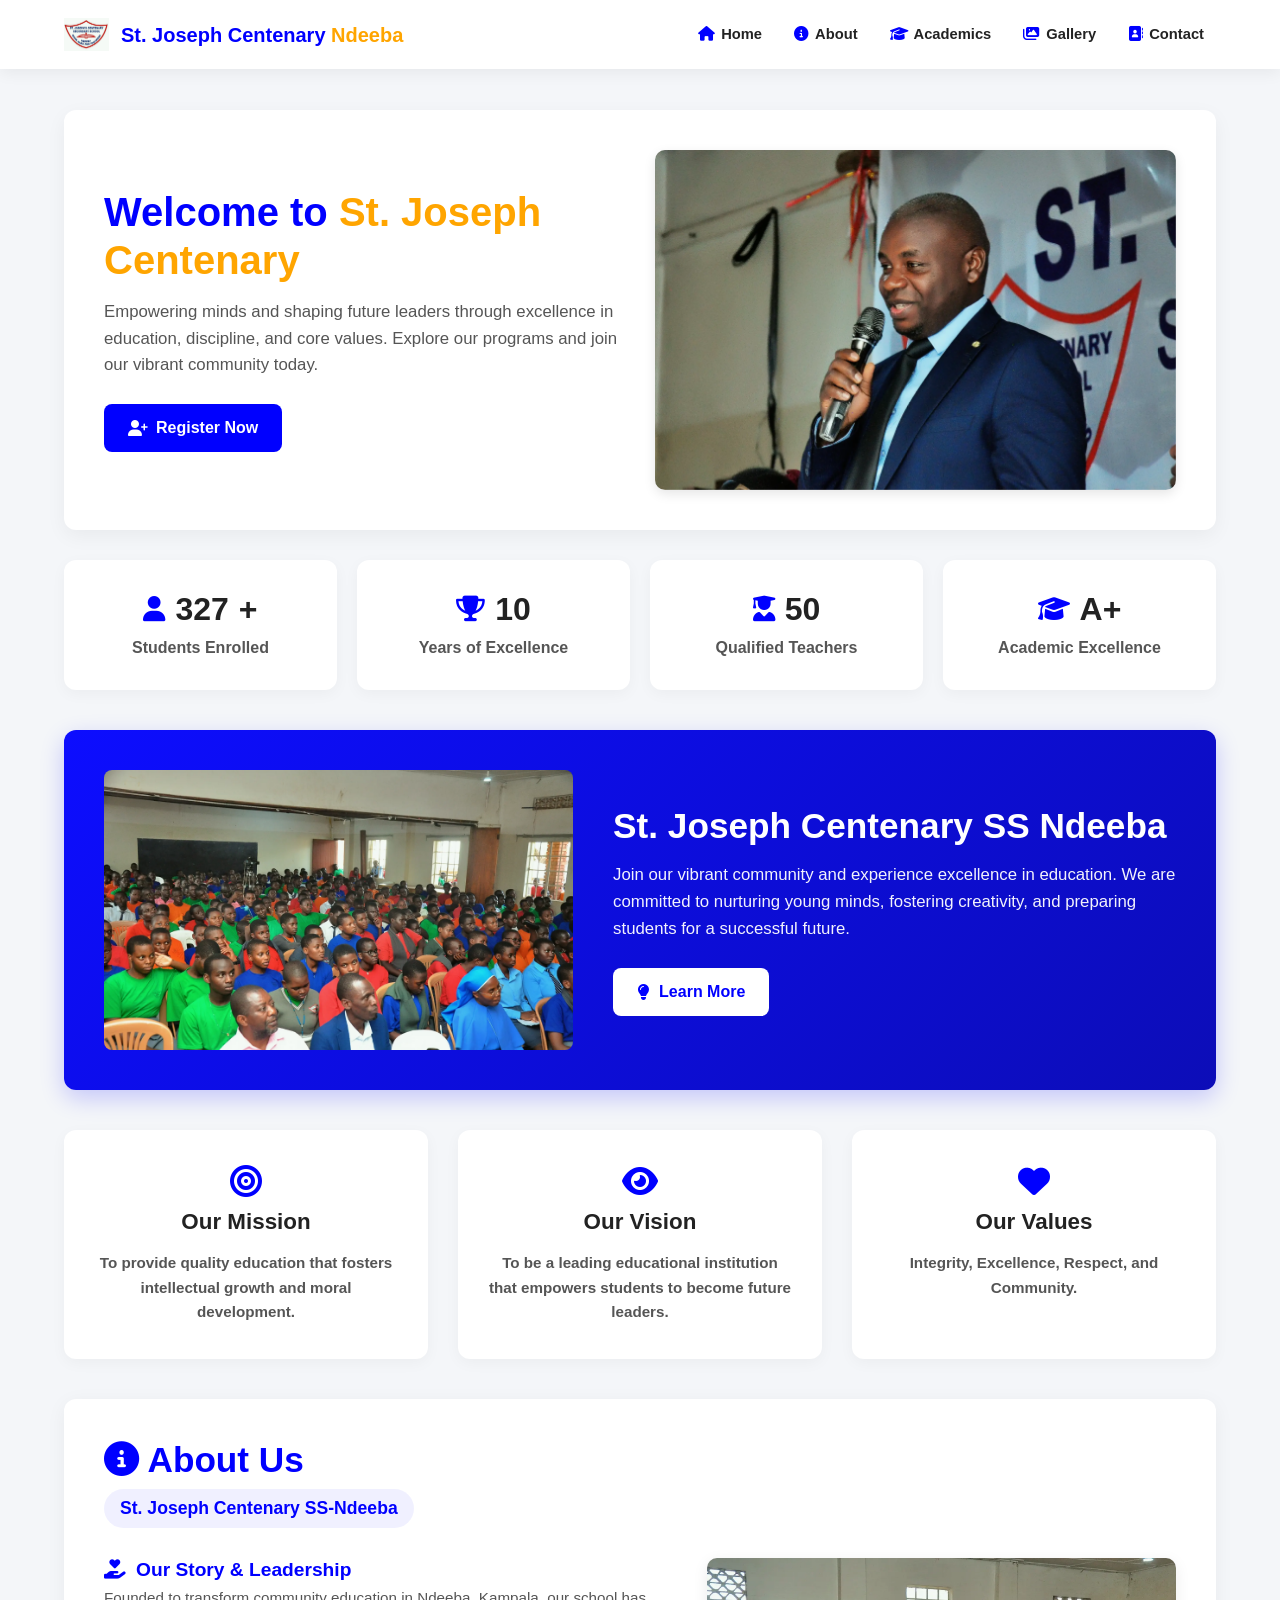
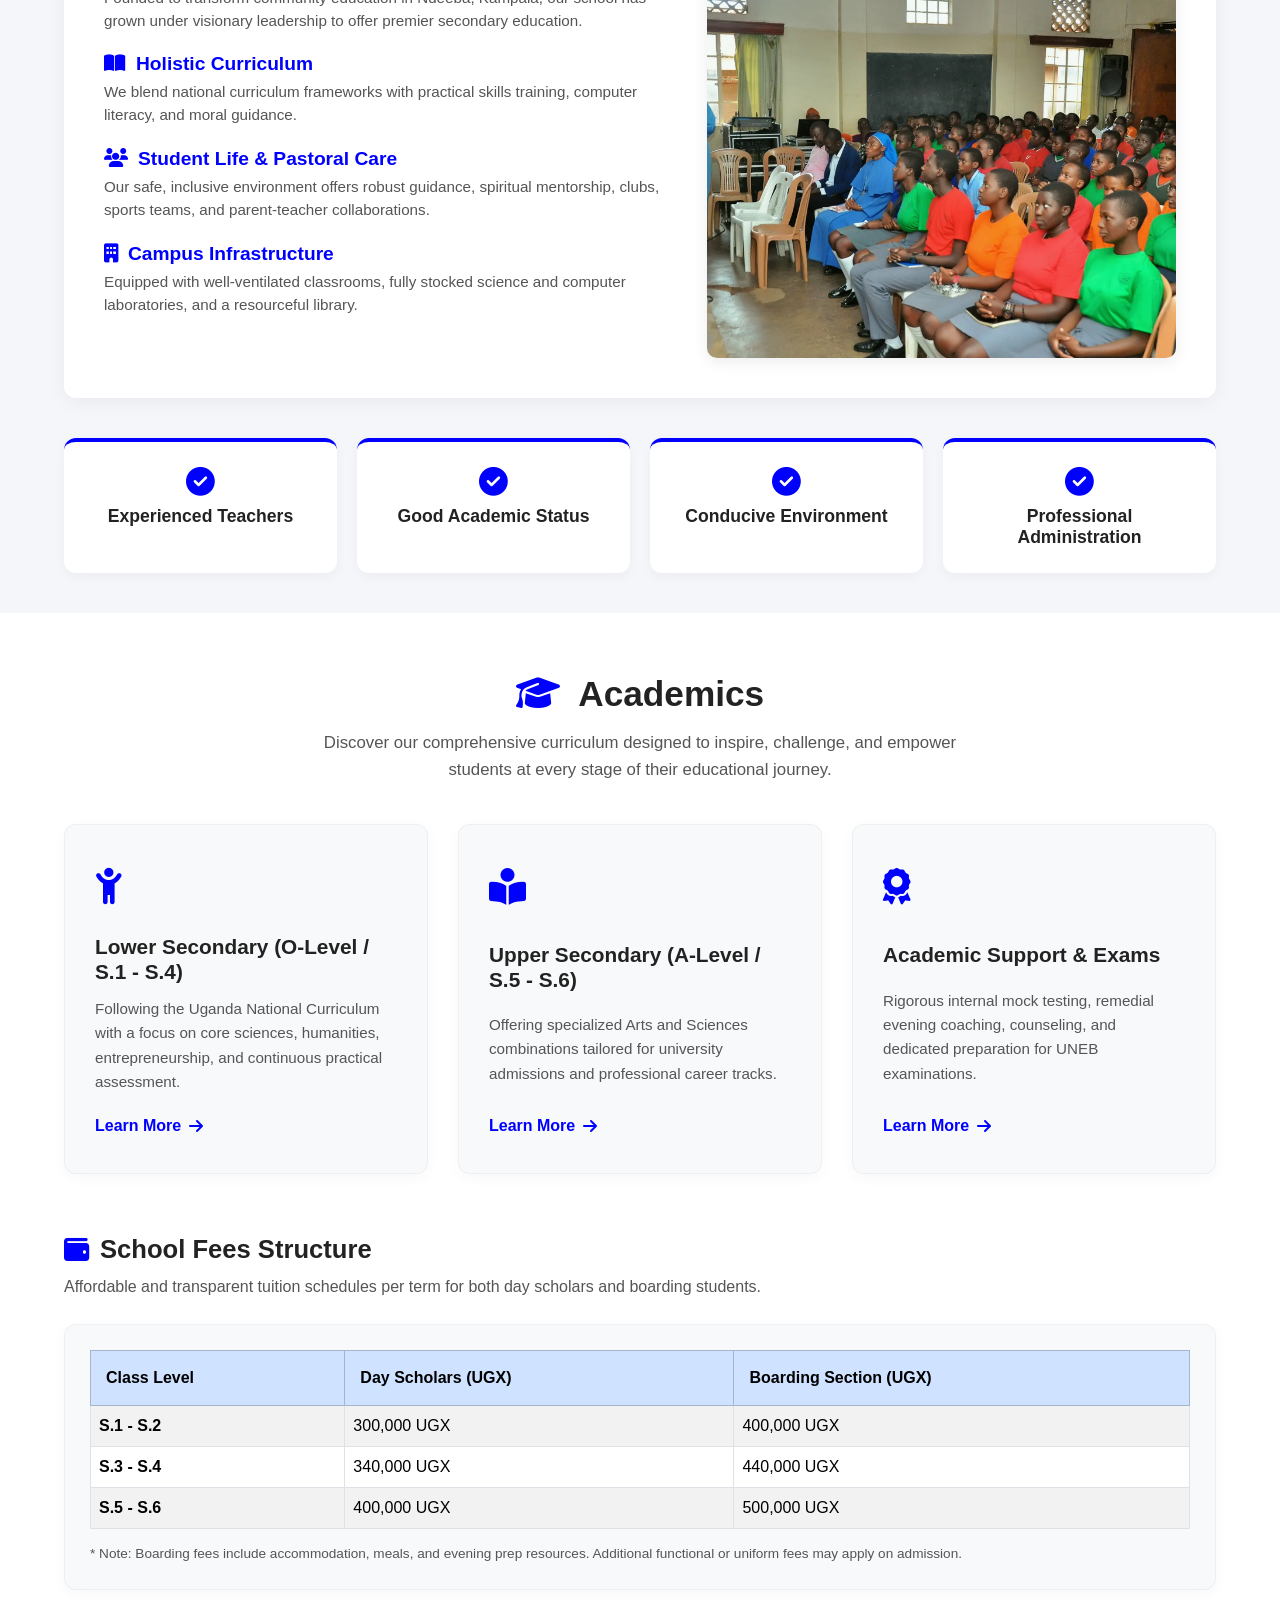
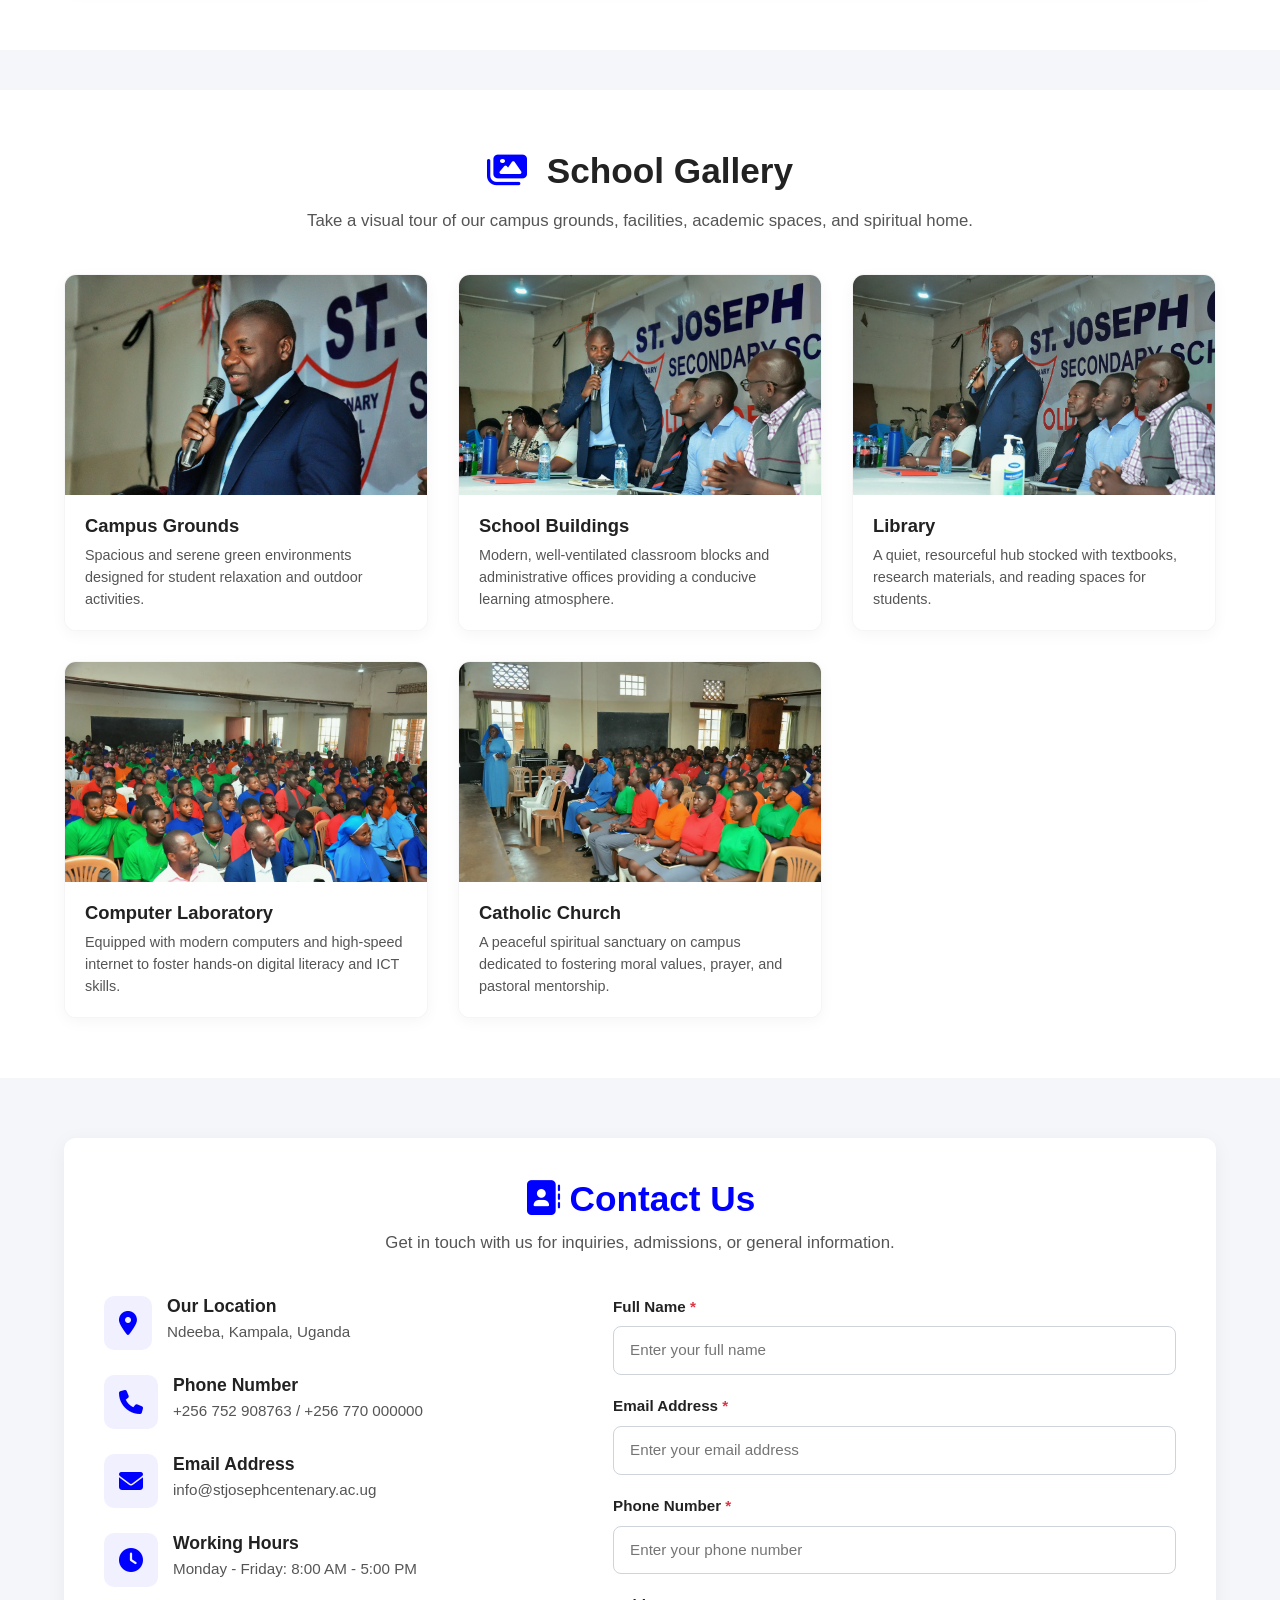
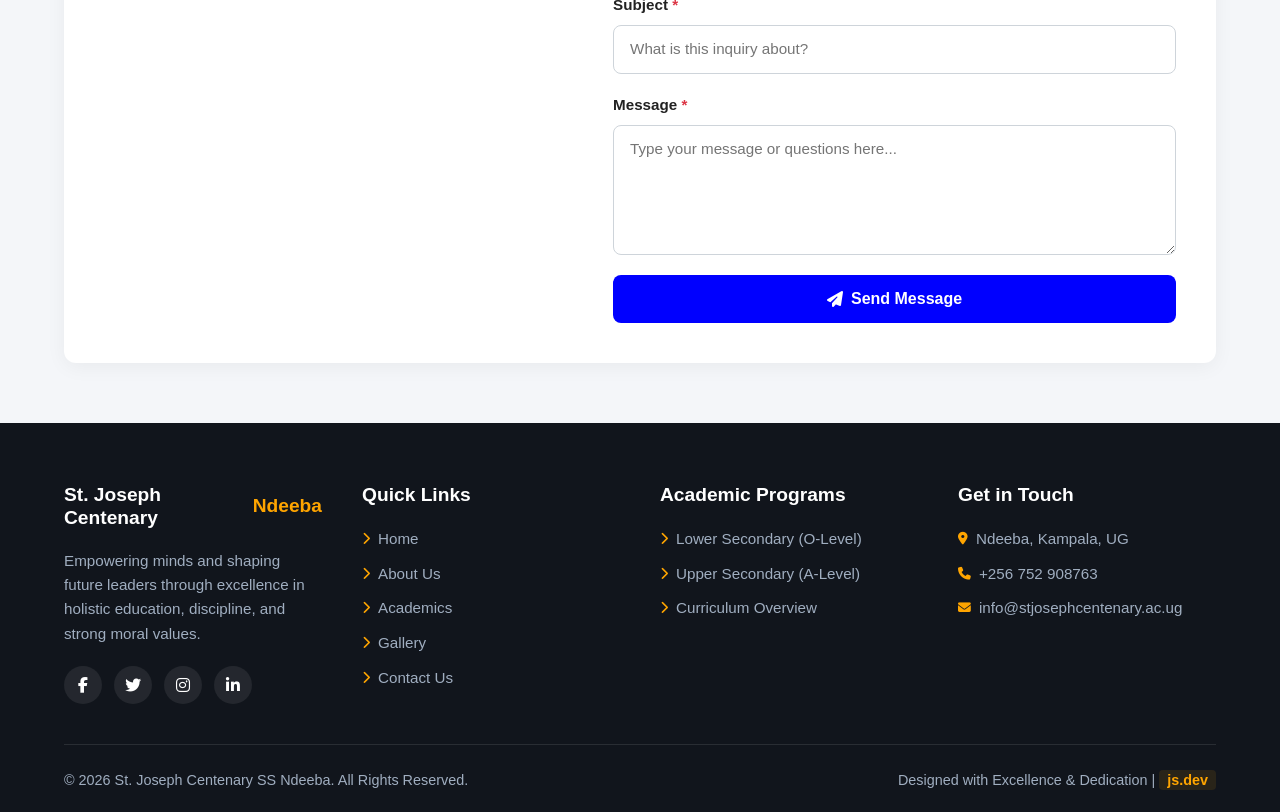
==== index.html @ e43e442d "updated" ====
<!DOCTYPE html>
<html lang="en">
<head>
  <meta charset="UTF-8">
  <meta name="viewport" content="width=device-width, initial-scale=1.0">
  <title>St. Joseph Centenary SS Ndeeba</title>
  <!-- Bootstrap 5 CSS -->
  <link rel="stylesheet" href="https://cdn.jsdelivr.net/npm/bootstrap@5.3.3/dist/css/bootstrap.min.css">
  <!-- Font Awesome -->
  <link rel="stylesheet" href="https://cdnjs.cloudflare.com/ajax/libs/font-awesome/6.5.1/css/all.min.css" integrity="sha512-DTOQO9RWCH3ppGqcWaEA1BIZOC6xxalwEsw9c2QQeAIftl+Vegovlnee1c9QX4TctnWMn13TZye+giMm8e2LwA==" crossorigin="anonymous" referrerpolicy="no-referrer" />
  <!-- Custom CSS -->
  <link rel="stylesheet" href="weby.css">
  <!-- Clean Corrected Navbar Active Link CSS -->
  <style>
    .nav-links li a.nav-item {
      color: inherit;
      background: none;
      padding: 6px 12px;
      border-radius: 4px;
      transition: all 0.3s ease;
    }
    .nav-links li a.nav-item.active,
    .nav-links li a.nav-item:hover {
      color: var(--primary-blue, #0d6efd);
      background-color: rgba(13, 110, 253, 0.08);
    }
  </style>
</head>
<body>
  <div class="container-fluid-nav">
    <nav class="wrapper-navbar">
      <div class="nav-brand">
        <img src="images/logo.png" alt="Logo">
        <h4>St. Joseph Centenary <span>Ndeeba</span></h4>
      </div>
      <button class="humberger" aria-label="Toggle navigation">
        <span class="bar"></span>
        <span class="bar"></span>
        <span class="bar"></span>
      </button>

      <ul class="nav-links">
        <li><a href="#home" class="nav-item active"><i class="fa-solid fa-house"></i> Home</a></li>
        <li><a href="#about" class="nav-item"><i class="fa-solid fa-circle-info"></i> About</a></li>
        <li><a href="#academics" class="nav-item"><i class="fa-solid fa-graduation-cap"></i> Academics</a></li>
        <li><a href="#gallery" class="nav-item"><i class="fa-solid fa-images"></i> Gallery</a></li>
        <li><a href="#contact" class="nav-item"><i class="fa-solid fa-address-book"></i> Contact</a></li>
      </ul>
    </nav>
  </div>

  <div class="main-content-wrapper" id="home">
    <div class="hero-section">
      <div class="fixed-welcome-box">
        <h1>Welcome to <span>St. Joseph Centenary</span></h1>
        <p>Empowering minds and shaping future leaders through excellence in education, discipline, and core values. Explore our programs and join our vibrant community today.</p>
        <a href="#contact" class="btn-primary-custom"><i class="fa-solid fa-user-plus"></i> Register Now</a>
      </div>

      <div class="carousel-container-custom">
        <div id="carouselExampleAutoplaying" class="carousel slide" data-bs-ride="carousel">
          <div class="carousel-inner">
            <div class="carousel-item active">
              <img src="images/10.png" class="d-block w-100" alt="Slide 1">
            </div>
            <div class="carousel-item">
              <img src="images/2.png" class="d-block w-100" alt="Slide 2">
            </div>
            <div class="carousel-item">
              <img src="images/3.png" class="d-block w-100" alt="Slide 3">
            </div>
          </div>
        </div>
      </div>
    </div>
  </div>

  <section class="grid-wrapper">
    <div class="grid-container">
      <div class="grid-tiles">
        <h3><i class="fa-solid fa-user"></i> <span class="counter" data-target="500">0</span>+</h3>
        <p>Students Enrolled</p>
      </div>
      <div class="grid-tiles">
        <h3><i class="fa-solid fa-trophy"></i> <span class="counter" data-target="10">0</span></h3>
        <p>Years of Excellence</p>
      </div>
      <div class="grid-tiles">
        <h3><i class="fa-solid fa-user-graduate"></i> <span class="counter" data-target="50">0</span></h3>
        <p>Qualified Teachers</p>
      </div>
      <div class="grid-tiles">
        <h3><i class="fa-solid fa-graduation-cap"></i> A+</h3>
        <p>Academic Excellence</p>
      </div>
    </div>
  </section>

  <!-- Welcome Banner Section -->
  <section class="welcome-wrapper">
    <div class="wlcm-container">
      <div class="wlcm-img">
        <img src="images/5.png" alt="Welcome Image">
      </div>
      <div class="wlcm-text">
        <h2>St. Joseph Centenary SS Ndeeba</h2>
        <p>Join our vibrant community and experience excellence in education. We are committed to nurturing young minds, fostering creativity, and preparing students for a successful future.</p>
        <button class="wlcm-btn"><i class="fa-solid fa-lightbulb"></i> Learn More</button>
      </div>
    </div>
  </section>

  <!-- Mission, Vision, Values Section -->
  <section class="intro-wrapper">
    <ul class="intro-tiles">
      <li class="intro-tile">
        <h3><i class="fa-solid fa-bullseye"></i> Our Mission</h3>
        <p>To provide quality education that fosters intellectual growth and moral development.</p>
      </li>
      <li class="intro-tile">
        <h3><i class="fa-solid fa-eye"></i> Our Vision</h3>
        <p>To be a leading educational institution that empowers students to become future leaders.</p>
      </li>
      <li class="intro-tile">
        <h3><i class="fa-solid fa-heart"></i> Our Values</h3>
        <p>Integrity, Excellence, Respect, and Community.</p>
      </li>
    </ul>
  </section>

  <!-- About Us Section -->
  <section class="about-page" id="about">
    <div class="about-card-main">
      <div class="about-wrapper">
        <h2><i class="fa-solid fa-circle-info"></i> About Us</h2>
        <p class="badge-subtitle">St. Joseph Centenary SS-Ndeeba</p>
      </div>
      <div class="about-details">
        <div class="details-list">
          <div class="wrapper-details">
            <h3><i class="fa-solid fa-hand-holding-heart"></i> Our Story & Leadership</h3>
            <p>Founded to transform community education in Ndeeba, Kampala, our school has grown under visionary leadership to offer premier secondary education.</p>
          </div>
          <div class="wrapper-details">
            <h3><i class="fa-solid fa-book-open"></i> Holistic Curriculum</h3>
            <p>We blend national curriculum frameworks with practical skills training, computer literacy, and moral guidance.</p>
          </div>
          <div class="wrapper-details">
            <h3><i class="fa-solid fa-users"></i> Student Life & Pastoral Care</h3>
            <p>Our safe, inclusive environment offers robust guidance, spiritual mentorship, clubs, sports teams, and parent-teacher collaborations.</p>
          </div>
          <div class="wrapper-details">
            <h3><i class="fa-solid fa-building"></i> Campus Infrastructure</h3>
            <p>Equipped with well-ventilated classrooms, fully stocked science and computer laboratories, and a resourceful library.</p>
          </div>
        </div>
        <div class="about-img">
          <img src="images/6.png" alt="About Image">
        </div>
      </div>
    </div>
  </section>

  <section class="wrapper-more-about">
    <ul class="more-about-tiles">
      <li class="more-about-tile">
        <h3><i class="fa-solid fa-circle-check"></i> Experienced Teachers</h3>
      </li>
      <li class="more-about-tile">
        <h3><i class="fa-solid fa-circle-check"></i> Good Academic Status</h3>
      </li>
      <li class="more-about-tile">
        <h3><i class="fa-solid fa-circle-check"></i> Conducive Environment</h3>
      </li>
      <li class="more-about-tile">
        <h3><i class="fa-solid fa-circle-check"></i> Professional Administration</h3>
      </li>
    </ul>
  </section>

  <!-- Academics Section (Including Fees Structure) -->
  <section class="academics-wrapper" id="academics">
    <div class="academics-container">
      <h3><i class="fa-solid fa-graduation-cap"></i> Academics</h3>
      <p class="academics-subtitle">Discover our comprehensive curriculum designed to inspire, challenge, and empower students at every stage of their educational journey.</p>
      
      <div class="academics-grid">
        <div class="academic-card">
          <div class="card-icon"><i class="fa-solid fa-child-reaching"></i></div>
          <h4>Lower Secondary (O-Level / S.1 - S.4)</h4>
          <p>Following the Uganda National Curriculum with a focus on core sciences, humanities, entrepreneurship, and continuous practical assessment.</p>
          <a href="#contact" class="card-link">Learn More <i class="fa-solid fa-arrow-right"></i></a>
        </div>

        <div class="academic-card">
          <div class="card-icon"><i class="fa-solid fa-book-open-reader"></i></div>
          <h4>Upper Secondary (A-Level / S.5 - S.6)</h4>
          <p>Offering specialized Arts and Sciences combinations tailored for university admissions and professional career tracks.</p>
          <a href="#contact" class="card-link">Learn More <i class="fa-solid fa-arrow-right"></i></a>
        </div>

        <div class="academic-card">
          <div class="card-icon"><i class="fa-solid fa-award"></i></div>
          <h4>Academic Support & Exams</h4>
          <p>Rigorous internal mock testing, remedial evening coaching, counseling, and dedicated preparation for UNEB examinations.</p>
          <a href="#contact" class="card-link">Learn More <i class="fa-solid fa-arrow-right"></i></a>
        </div>
      </div>

      <!-- Fees Structure Integrated Inside Academics -->
      <div style="margin-top: 60px; text-align: left;">
        <h4 style="font-size: 1.6rem; color: var(--dark-text); font-weight: 800; margin-bottom: 10px; display: flex; align-items: center; gap: 10px;">
          <i class="fa-solid fa-wallet" style="color: var(--primary-blue);"></i> School Fees Structure
        </h4>
        <p style="color: var(--gray-text); font-size: 1rem; margin-bottom: 25px;">Affordable and transparent tuition schedules per term for both day scholars and boarding students.</p>
        
        <div style="overflow-x: auto; background: var(--light-bg); padding: 25px; border-radius: var(--border-radius); box-shadow: 0 4px 15px rgba(0,0,0,0.03); border: 1px solid rgba(0,0,0,0.04);">
          <table class="table table-bordered table-striped align-middle" style="margin-bottom: 0;">
            <thead class="table-primary" style="background-color: var(--primary-blue); color: white;">
              <tr>
                <th style="padding: 15px;">Class Level</th>
                <th style="padding: 15px;">Day Scholars (UGX)</th>
                <th style="padding: 15px;">Boarding Section (UGX)</th>
              </tr>
            </thead>
            <tbody>
              <tr>
                <td style="font-weight: 600;">S.1 - S.2</td>
                <td>300,000 UGX</td>
                <td>400,000 UGX</td>
              </tr>
              <tr>
                <td style="font-weight: 600;">S.3 - S.4</td>
                <td>340,000 UGX</td>
                <td>440,000 UGX</td>
              </tr>
              <tr>
                <td style="font-weight: 600;">S.5 - S.6</td>
                <td>400,000 UGX</td>
                <td>500,000 UGX</td>
              </tr>
            </tbody>
          </table>
          <p style="text-align: left; font-size: 0.85rem; color: var(--gray-text); margin-top: 15px; margin-bottom: 0;">
            * Note: Boarding fees include accommodation, meals, and evening prep resources. Additional functional or uniform fees may apply on admission.
          </p>
        </div>
      </div>
    </div>
  </section>

  <!-- Gallery Section -->
  <section class="academics-wrapper" id="gallery">
    <div class="academics-container">
      <h3><i class="fa-solid fa-images"></i> School Gallery</h3>
      <p class="academics-subtitle">Take a visual tour of our campus grounds, facilities, academic spaces, and spiritual home.</p>
      
      <div class="gallery-grid">
        <!-- Gallery Item 1 -->
        <div class="gallery-card" onclick="openLightbox('images/10.png', 'Campus Grounds', 'Spacious and serene green environments designed for student relaxation and outdoor activities.')">
          <div class="gallery-item">
            <img src="images/10.png" alt="Campus Grounds">
            <div class="gallery-overlay">
              <i class="fa-solid fa-magnifying-glass-plus"></i>
              <h4>View Full Size</h4>
            </div>
          </div>
          <div class="gallery-caption">
            <h4>Campus Grounds</h4>
            <p>Spacious and serene green environments designed for student relaxation and outdoor activities.</p>
          </div>
        </div>

        <!-- Gallery Item 2 -->
        <div class="gallery-card" onclick="openLightbox('images/2.png', 'School Buildings', 'Modern, well-ventilated classroom blocks and administrative offices providing a conducive learning atmosphere.')">
          <div class="gallery-item">
            <img src="images/2.png" alt="School Buildings">
            <div class="gallery-overlay">
              <i class="fa-solid fa-magnifying-glass-plus"></i>
              <h4>View Full Size</h4>
            </div>
          </div>
          <div class="gallery-caption">
            <h4>School Buildings</h4>
            <p>Modern, well-ventilated classroom blocks and administrative offices providing a conducive learning atmosphere.</p>
          </div>
        </div>

        <!-- Gallery Item 3 -->
        <div class="gallery-card" onclick="openLightbox('images/3.png', 'Resourceful Library', 'A quiet, resourceful hub stocked with textbooks, research materials, and reading spaces for students.')">
          <div class="gallery-item">
            <img src="images/3.png" alt="Library">
            <div class="gallery-overlay">
              <i class="fa-solid fa-magnifying-glass-plus"></i>
              <h4>View Full Size</h4>
            </div>
          </div>
          <div class="gallery-caption">
            <h4>Library</h4>
            <p>A quiet, resourceful hub stocked with textbooks, research materials, and reading spaces for students.</p>
          </div>
        </div>

        <!-- Gallery Item 4 -->
        <div class="gallery-card" onclick="openLightbox('images/5.png', 'Computer Laboratory', 'Equipped with modern computers and high-speed internet to foster hands-on digital literacy and ICT skills.')">
          <div class="gallery-item">
            <img src="images/5.png" alt="Computer Laboratory">
            <div class="gallery-overlay">
              <i class="fa-solid fa-magnifying-glass-plus"></i>
              <h4>View Full Size</h4>
            </div>
          </div>
          <div class="gallery-caption">
            <h4>Computer Laboratory</h4>
            <p>Equipped with modern computers and high-speed internet to foster hands-on digital literacy and ICT skills.</p>
          </div>
        </div>

        <!-- Gallery Item 5 -->
        <div class="gallery-card" onclick="openLightbox('images/6.png', 'Catholic Church', 'A peaceful spiritual sanctuary on campus dedicated to fostering moral values, prayer, and pastoral mentorship.')">
          <div class="gallery-item">
            <img src="images/6.png" alt="Catholic Church">
            <div class="gallery-overlay">
              <i class="fa-solid fa-magnifying-glass-plus"></i>
              <h4>View Full Size</h4>
            </div>
          </div>
          <div class="gallery-caption">
            <h4>Catholic Church</h4>
            <p>A peaceful spiritual sanctuary on campus dedicated to fostering moral values, prayer, and pastoral mentorship.</p>
          </div>
        </div>
      </div>
    </div>
  </section>

  <!-- Lightbox Modal for Full Size View -->
  <div id="lightboxModal" class="lightbox-overlay" onclick="closeLightbox()">
    <span class="lightbox-close">&times;</span>
    <div class="lightbox-container" onclick="event.stopPropagation()">
      <img id="lightboxImage" src="" alt="Full View">
      <h4 id="lightboxCaption"></h4>
    </div>
  </div>

  <!-- Contact Us Section -->
  <section class="contact-wrapper" id="contact">
    <div class="contact-card-main">
      <div class="contact-header">
        <h2><i class="fa-solid fa-address-book"></i> Contact Us</h2>
        <p>Get in touch with us for inquiries, admissions, or general information.</p>
      </div>

      <div class="contact-grid">
        <div class="contact-info-box">
          <div class="info-item">
            <i class="fa-solid fa-location-dot"></i>
            <div>
              <h4>Our Location</h4>
              <p>Ndeeba, Kampala, Uganda</p>
            </div>
          </div>
          <div class="info-item">
            <i class="fa-solid fa-phone"></i>
            <div>
              <h4>Phone Number</h4>
              <p>+256 752 908763 / +256 770 000000</p>
            </div>
          </div>
          <div class="info-item">
            <i class="fa-solid fa-envelope"></i>
            <div>
              <h4>Email Address</h4>
              <p>info@stjosephcentenary.ac.ug</p>
            </div>
          </div>
          <div class="info-item">
            <i class="fa-solid fa-clock"></i>
            <div>
              <h4>Working Hours</h4>
              <p>Monday - Friday: 8:00 AM - 5:00 PM</p>
            </div>
          </div>
        </div>

        <form class="contact-form" action="#" method="POST">
          <div class="form-group">
            <label for="fullName">Full Name <span class="text-danger">*</span></label>
            <input type="text" id="fullName" name="fullName" class="form-control-custom" placeholder="Enter your full name" required>
          </div>

          <div class="form-group">
            <label for="email">Email Address <span class="text-danger">*</span></label>
            <input type="email" id="email" name="email" class="form-control-custom" placeholder="Enter your email address" required>
          </div>

          <div class="form-group">
            <label for="phone">Phone Number <span class="text-danger">*</span></label>
            <input type="tel" id="phone" name="phone" class="form-control-custom" placeholder="Enter your phone number" required>
          </div>

          <div class="form-group">
            <label for="subject">Subject <span class="text-danger">*</span></label>
            <input type="text" id="subject" name="subject" class="form-control-custom" placeholder="What is this inquiry about?" required>
          </div>

          <div class="form-group">
            <label for="message">Message <span class="text-danger">*</span></label>
            <textarea id="message" name="message" class="form-control-custom" placeholder="Type your message or questions here..." required></textarea>
          </div>

          <button type="submit" class="btn-primary-custom justify-content-center">
            <i class="fa-solid fa-paper-plane"></i> Send Message
          </button>
        </form>
      </div>
    </div>
  </section>

  <!-- Professional Footer -->
  <footer class="site-footer">
    <div class="footer-container">
      <div class="footer-col">
        <h4>St. Joseph Centenary <span>Ndeeba</span></h4>
        <p>Empowering minds and shaping future leaders through excellence in holistic education, discipline, and strong moral values.</p>
        <div class="footer-socials">
          <a href="#" aria-label="Facebook"><i class="fa-brands fa-facebook-f"></i></a>
          <a href="#" aria-label="Twitter"><i class="fa-brands fa-twitter"></i></a>
          <a href="#" aria-label="Instagram"><i class="fa-brands fa-instagram"></i></a>
          <a href="#" aria-label="LinkedIn"><i class="fa-brands fa-linkedin-in"></i></a>
        </div>
      </div>
      
      <div class="footer-col">
        <h4>Quick Links</h4>
        <ul class="footer-links">
          <li><a href="#home"><i class="fa-solid fa-chevron-right"></i> Home</a></li>
          <li><a href="#about"><i class="fa-solid fa-chevron-right"></i> About Us</a></li>
          <li><a href="#academics"><i class="fa-solid fa-chevron-right"></i> Academics</a></li>
          <li><a href="#gallery"><i class="fa-solid fa-chevron-right"></i> Gallery</a></li>
          <li><a href="#contact"><i class="fa-solid fa-chevron-right"></i> Contact Us</a></li>
        </ul>
      </div>

      <div class="footer-col">
        <h4>Academic Programs</h4>
        <ul class="footer-links">
          <li><a href="#academics"><i class="fa-solid fa-chevron-right"></i> Lower Secondary (O-Level)</a></li>
          <li><a href="#academics"><i class="fa-solid fa-chevron-right"></i> Upper Secondary (A-Level)</a></li>
          <li><a href="#academics"><i class="fa-solid fa-chevron-right"></i> Curriculum Overview</a></li>
        </ul>
      </div>

      <div class="footer-col">
        <h4>Get in Touch</h4>
        <ul class="footer-links">
          <li><a href="#"><i class="fa-solid fa-location-dot"></i> Ndeeba, Kampala, UG</a></li>
          <li><a href="#"><i class="fa-solid fa-phone"></i> +256 752 908763</a></li>
          <li><a href="mailto:info@stjosephcentenary.ac.ug"><i class="fa-solid fa-envelope"></i> info@stjosephcentenary.ac.ug</a></li>
        </ul>
      </div>
    </div>

    <div class="footer-bottom">
      <p>&copy; 2026 St. Joseph Centenary SS Ndeeba. All Rights Reserved.</p>
      <p>Designed with Excellence &amp; Dedication | <span>js.dev</span></p>
    </div>
  </footer>

  <!-- Bootstrap JS Bundle -->
  <script src="https://cdn.jsdelivr.net/npm/bootstrap@5.3.3/dist/js/bootstrap.bundle.min.js"></script>
  <!-- Custom JavaScript -->
  <script>
    // Mobile Hamburger Toggle
    const humberger = document.querySelector('.humberger');
    const navLinks = document.querySelector('.nav-links');

    humberger.addEventListener('click', (e) => {
      e.stopPropagation();
      humberger.classList.toggle('active');
      navLinks.classList.toggle('active');
    });

    document.addEventListener('click', (e) => {
      if (navLinks.classList.contains('active') && !navLinks.contains(e.target) && !humberger.contains(e.target)) {
        humberger.classList.remove('active');
        navLinks.classList.remove('active');
      }
    });

    document.querySelectorAll('.nav-links a').forEach(link => {
      link.addEventListener('click', () => {
        humberger.classList.remove('active');
        navLinks.classList.remove('active');
      });
    });

    // Scrollspy active class on navigation
    const sections = document.querySelectorAll('div[id], section[id]');
    const navItems = document.querySelectorAll('.nav-links .nav-item');

    window.addEventListener('scroll', () => {
      let current = '';
      sections.forEach(section => {
        const sectionTop = section.offsetTop;
        if (pageYOffset >= (sectionTop - 120)) {
          current = section.getAttribute('id');
        }
      });

      navItems.forEach(item => {
        item.classList.remove('active');
        if (item.getAttribute('href') === `#${current}`) {
          item.classList.add('active');
        }
      });
    });

    // JavaScript Counter Animation with IntersectionObserver
    const counters = document.querySelectorAll('.counter');
    const speed = 200;

    const observerOptions = {
      root: null,
      threshold: 0.2
    };

    const observer = new IntersectionObserver((entries, observer) => {
      entries.forEach(entry => {
        if (entry.isIntersecting) {
          counters.forEach(counter => {
            const updateCount = () => {
              const target = +counter.getAttribute('data-target');
              const count = +counter.innerText;
              const inc = target / speed;

              if (count < target) {
                counter.innerText = Math.ceil(count + inc);
                setTimeout(updateCount, 15);
              } else {
                counter.innerText = target;
              }
            };
            updateCount();
          });
          observer.unobserve(entry.target);
        }
      });
    }, observerOptions);

    const gridWrapper = document.querySelector('.grid-wrapper');
    if (gridWrapper) {
      observer.observe(gridWrapper);
    }

    // Lightbox Modal Functions
    function openLightbox(imgSrc, titleText, descText) {
      const modal = document.getElementById('lightboxModal');
      const img = document.getElementById('lightboxImage');
      const caption = document.getElementById('lightboxCaption');
      
      modal.style.display = 'flex';
      img.src = imgSrc;
      caption.innerHTML = `<strong>${titleText}</strong><br><span style="font-size: 0.9rem; font-weight: normal; color: #555;">${descText}</span>`;
      document.body.style.overflow = 'hidden'; 
    }

    function closeLightbox() {
      const modal = document.getElementById('lightboxModal');
      modal.style.display = 'none';
      document.body.style.overflow = 'auto'; 
    }
  </script>
</body>
</html>
---- weby.css ----
:root {
      --primary-blue: #0000ff;
      --primary-accent: #ffa500;
      --dark-text: #222222;
      --gray-text: #555555;
      --light-bg: #f8f9fa;
      --border-radius: 12px;
    }

    * {
      margin: 0;
      padding: 0;
      box-sizing: border-box;
      font-family: 'Trebuchet MS', 'Lucida Sans Unicode', 'Lucida Grande', Arial, sans-serif;
    }

    body {
      background-color: #f4f6f9;
      color: var(--dark-text);
      padding-top: 80px;
      scroll-behavior: smooth;
      animation: fadeIn 0.8s ease-in-out;
    }

    @keyframes fadeIn {
      from { opacity: 0; transform: translateY(10px); }
      to { opacity: 1; transform: translateY(0); }
    }

    .container-fluid-nav {
      position: fixed;
      width: 100%;
      top: 0;
      left: 0;
      z-index: 1000;
      background-color: #ffffff;
      box-shadow: 0 4px 15px rgba(0,0,0,0.06);
    }

    .wrapper-navbar {
      display: flex;
      align-items: center;
      justify-content: space-between;
      padding: 12px 5%;
      width: 100%;
    }

    .nav-brand {
      display: flex;
      align-items: center;
      gap: 12px;
    }

    .nav-brand img {
      width: 45px;
      height: 45px;
      object-fit: contain;
    }

    .nav-brand h4 {
      color: var(--primary-blue);
      font-weight: 800;
      font-size: 1.25rem;
      margin-bottom: 0;
    }

    .nav-brand span {
      color: var(--primary-accent);
    }

    .nav-links {
      display: flex;
      list-style: none;
      gap: 8px;
      align-items: center;
      margin-bottom: 0;
    }

    .nav-links a {
      text-decoration: none;
      font-size: 0.92rem;
      color: var(--gray-text);
      font-weight: 600;
      padding: 8px 12px;
      border-radius: 6px;
      display: flex;
      align-items: center;
      gap: 6px;
      transition: all 0.3s ease;
    }

    .nav-links a i {
      color: var(--primary-blue);
      transition: transform 0.3s ease;
    }

    .nav-links a:hover, 
    .nav-links a.active {
      color: var(--primary-blue);
      background-color: rgba(0, 0, 255, 0.08);
      box-shadow: inset 0 0 0 1px rgba(0, 0, 255, 0.12);
    }

    .nav-links a:hover i,
    .nav-links a.active i {
      transform: translateY(-2px);
    }

    .humberger {
      display: none;
      flex-direction: column;
      justify-content: space-between;
      width: 28px;
      height: 20px;
      background: transparent;
      border: none;
      cursor: pointer;
      padding: 0;
    }

    .humberger .bar {
      width: 100%;
      height: 3px;
      background-color: var(--primary-blue);
      border-radius: 2px;
      transition: all 0.4s ease-in-out;
    }

    .main-content-wrapper {
      padding: 30px 5%;
      max-width: 1300px;
      margin: 0 auto;
    }

    .hero-section {
      display: flex;
      align-items: center;
      background: #ffffff;
      border-radius: var(--border-radius);
      box-shadow: 0 6px 20px rgba(0,0,0,0.05);
      overflow: hidden;
      gap: 30px;
      padding: 40px;
    }

    .fixed-welcome-box {
      flex: 1;
    }

    .fixed-welcome-box h1 {
      font-size: 2.5rem;
      color: var(--primary-blue);
      font-weight: 800;
      margin-bottom: 15px;
      line-height: 1.2;
    }

    .fixed-welcome-box h1 span {
      color: var(--primary-accent);
    }

    .fixed-welcome-box p {
      color: var(--gray-text);
      font-size: 1.05rem;
      line-height: 1.6;
      margin-bottom: 25px;
    }

    .btn-primary-custom {
      background-color: var(--primary-blue);
      color: #fff;
      padding: 12px 24px;
      border-radius: 8px;
      text-decoration: none;
      font-weight: 600;
      transition: background 0.3s ease;
      display: inline-flex;
      align-items: center;
      gap: 8px;
      border: none;
      cursor: pointer;
    }

    .btn-primary-custom:hover {
      background-color: #0000cc;
      color: #fff;
    }

    .carousel-container-custom {
      flex: 1;
      max-width: 550px;
      border-radius: 10px;
      overflow: hidden;
      box-shadow: 0 4px 12px rgba(0,0,0,0.1);
    }

    .carousel-item img {
      height: 340px;
      object-fit: cover;
    }

    .grid-wrapper {
      max-width: 1300px;
      margin: 0 auto;
      padding: 0 5%;
    }

    .grid-container {
      display: grid;
      grid-template-columns: repeat(auto-fit, minmax(220px, 1fr));
      gap: 20px;
    }

    .grid-tiles {
      padding: 30px 20px;
      background-color: #ffffff;
      border-radius: var(--border-radius);
      box-shadow: 0 4px 15px rgba(0, 0, 0, 0.04);
      transition: all 0.3s ease;
      text-align: center;
    }

    .grid-tiles:hover {
      background-color: #f0f2ff;
      transform: translateY(-5px);
      box-shadow: 0 8px 20px rgba(0, 0, 255, 0.1);
    }

    .grid-tiles h3 {
      font-weight: 700;
      font-size: 2rem;
      color: var(--dark-text);
      margin-bottom: 8px;
      display: flex;
      align-items: center;
      justify-content: center;
      gap: 10px;
    }

    .grid-tiles h3 .fa-solid {
      color: var(--primary-blue);
      font-size: 1.6rem;
    }

    .grid-tiles p {
      color: var(--gray-text);
      font-size: 1rem;
      margin-bottom: 0;
      font-weight: 600;
    }

    .welcome-wrapper {
      max-width: 1300px;
      margin: 40px auto;
      padding: 0 5%;
    }

    .wlcm-container {
      display: flex;
      align-items: center;
      background: linear-gradient(135deg, rgba(0, 0, 255, 0.95), rgba(0, 0, 180, 0.95));
      border-radius: var(--border-radius);
      padding: 40px;
      gap: 40px;
      color: #ffffff;
      box-shadow: 0 8px 25px rgba(0,0,255,0.2);
    }

    .wlcm-img {
      flex: 1;
    }

    .wlcm-img img {
      width: 100%;
      height: 280px;
      object-fit: cover;
      border-radius: 8px;
    }

    .wlcm-text {
      flex: 1.2;
    }

    .wlcm-text h2 {
      font-size: 2.2rem;
      font-weight: bold;
      margin-bottom: 15px;
    }

    .wlcm-text p {
      font-size: 1.05rem;
      line-height: 1.6;
      margin-bottom: 25px;
      opacity: 0.95;
    }

    .wlcm-btn {
      border-radius: 8px;
      padding: 12px 24px;
      border: none;
      color: var(--primary-blue);
      background-color: #ffffff;
      font-weight: bold;
      cursor: pointer;
      transition: 0.3s ease;
      display: inline-flex;
      align-items: center;
      gap: 10px;
    }

    .wlcm-btn:hover {
      background-color: #f0f0f0;
    }

    .intro-wrapper {
      max-width: 1300px;
      margin: 0 auto;
      padding: 0 5%;
    }

    .intro-tiles {
      display: grid;
      grid-template-columns: repeat(auto-fit, minmax(280px, 1fr));
      gap: 30px;
      list-style: none;
      padding: 0;
    }

    .intro-tile {
      background-color: #ffffff;
      padding: 35px 30px;
      border-radius: var(--border-radius);
      box-shadow: 0 4px 15px rgba(0, 0, 0, 0.04);
      transition: 0.3s ease;
      text-align: center;
    }

    .intro-tile:hover {
      transform: translateY(-5px);
      box-shadow: 0 8px 25px rgba(0, 0, 0, 0.08);
    }

    .intro-tile h3 {
      font-weight: 700;
      font-size: 1.4rem;
      color: var(--dark-text);
      margin-bottom: 15px;
      display: flex;
      flex-direction: column;
      align-items: center;
      gap: 12px;
    }

    .intro-tile h3 .fa-solid {
      color: var(--primary-blue);
      font-size: 2rem;
    }

    .intro-tile p {
      color: var(--gray-text);
      font-size: 0.95rem;
      line-height: 1.6;
      margin-bottom: 0;
      font-weight: 600;
    }

    .about-page {
      max-width: 1300px;
      margin: 40px auto;
      padding: 0 5%;
    }

    .about-card-main {
      background: #ffffff;
      border-radius: var(--border-radius);
      padding: 40px;
      box-shadow: 0 4px 20px rgba(0,0,0,0.05);
    }

    .about-wrapper h2 {
      font-size: 2.2rem;
      color: var(--primary-blue);
      font-weight: bold;
      margin-bottom: 8px;
    }

    .about-wrapper p.badge-subtitle {
      font-size: 1.1rem;
      color: var(--primary-blue);
      padding: 6px 16px;
      background-color: rgba(0, 0, 255, 0.06);
      border-radius: 20px;
      display: inline-block;
      font-weight: 600;
      margin-bottom: 30px;
    }

    .about-details {
      display: grid;
      grid-template-columns: 1.2fr 1fr;
      gap: 40px;
      align-items: start;
    }

    .details-list {
      display: flex;
      flex-direction: column;
      gap: 20px;
    }

    .wrapper-details h3 {
      font-size: 1.2rem;
      color: var(--primary-blue);
      font-weight: 700;
      margin-bottom: 6px;
      display: flex;
      align-items: center;
      gap: 10px;
    }

    .wrapper-details p {
      color: var(--gray-text);
      font-size: 0.95rem;
      line-height: 1.5;
      margin-bottom: 0;
    }

    .about-img img {
      width: 100%;
      height: 400px;
      object-fit: cover;
      border-radius: 10px;
      box-shadow: 0 4px 15px rgba(0,0,0,0.08);
    }

    .wrapper-more-about {
      max-width: 1300px;
      margin: 40px auto;
      padding: 0 5%;
    }

    .more-about-tiles {
      display: grid;
      grid-template-columns: repeat(auto-fit, minmax(220px, 1fr));
      gap: 20px;
      list-style: none;
      padding: 0;
    }

    .more-about-tile {
      background-color: #ffffff;
      padding: 25px 20px;
      border-radius: var(--border-radius);
      box-shadow: 0 4px 12px rgba(0, 0, 0, 0.04);
      text-align: center;
      border-top: 4px solid var(--primary-blue);
    }

    .more-about-tile h3 {
      font-size: 1.1rem;
      font-weight: 700;
      color: var(--dark-text);
      margin-bottom: 0;
      display: flex;
      flex-direction: column;
      gap: 10px;
    }

    .more-about-tile i {
      color: var(--primary-blue);
      font-size: 1.8rem;
    }

    .academics-wrapper {
      padding: 60px 5%;
      background-color: #ffffff;
      margin-top: 40px;
    }

    .academics-container {
      max-width: 1300px;
      margin: 0 auto;
      text-align: center;
    }

    .academics-container h3 {
      font-size: 2.2rem;
      color: var(--dark-text);
      margin-bottom: 15px;
      font-weight: 800;
    }

    .academics-container h3 i {
      color: var(--primary-blue);
      margin-right: 10px;
    }

    .academics-subtitle {
      font-size: 1.05rem;
      color: var(--gray-text);
      max-width: 700px;
      margin: 0 auto 40px auto;
      line-height: 1.6;
    }

    .academics-grid {
      display: grid;
      grid-template-columns: repeat(auto-fit, minmax(300px, 1fr));
      gap: 30px;
      text-align: left;
    }

    .academic-card {
      background: var(--light-bg);
      padding: 35px 30px;
      border-radius: var(--border-radius);
      box-shadow: 0 4px 15px rgba(0, 0, 0, 0.03);
      transition: transform 0.3s ease, box-shadow 0.3s ease;
      display: flex;
      flex-direction: column;
      justify-content: space-between;
      border: 1px solid rgba(0,0,0,0.04);
    }

    .academic-card:hover {
      transform: translateY(-5px);
      box-shadow: 0 8px 25px rgba(0, 0, 0, 0.08);
      background-color: #ffffff;
    }

    .card-icon {
      font-size: 2.3rem;
      color: var(--primary-blue);
      margin-bottom: 20px;
    }

    .academic-card h4 {
      font-size: 1.3rem;
      color: var(--dark-text);
      margin-bottom: 12px;
      font-weight: 700;
    }

    .academic-card p {
      color: var(--gray-text);
      font-size: 0.95rem;
      line-height: 1.6;
      margin-bottom: 20px;
    }

    .card-link {
      color: var(--primary-blue);
      text-decoration: none;
      font-weight: 600;
      display: inline-flex;
      align-items: center;
      gap: 8px;
      transition: color 0.2s ease;
    }

    .card-link:hover {
      color: #0000cc;
    }

    /* --- Gallery Card Layout & Hover Animation --- */
    .gallery-grid {
      display: grid;
      grid-template-columns: repeat(auto-fit, minmax(280px, 1fr));
      gap: 30px;
      text-align: left;
    }

    .gallery-card {
      background: #ffffff;
      border-radius: var(--border-radius);
      overflow: hidden;
      box-shadow: 0 4px 15px rgba(0,0,0,0.04);
      border: 1px solid rgba(0,0,0,0.04);
      transition: transform 0.3s ease, box-shadow 0.3s ease;
      display: flex;
      flex-direction: column;
    }

    .gallery-card:hover {
      transform: translateY(-5px);
      box-shadow: 0 8px 25px rgba(0,0,0,0.08);
    }

    .gallery-item {
      position: relative;
      overflow: hidden;
      height: 220px;
      width: 100%;
      cursor: pointer;
      background: #000;
    }

    .gallery-item img {
      width: 100%;
      height: 100%;
      object-fit: cover;
      transition: transform 0.5s ease, filter 0.5s ease;
    }

    .gallery-overlay {
      position: absolute;
      top: 0;
      left: 0;
      width: 100%;
      height: 100%;
      background: rgba(0, 0, 255, 0.55);
      display: flex;
      flex-direction: column;
      justify-content: center;
      align-items: center;
      color: #ffffff;
      opacity: 0;
      transition: opacity 0.3s ease;
      gap: 8px;
    }

    .gallery-overlay i {
      font-size: 1.8rem;
      transform: translateY(15px);
      transition: transform 0.3s ease;
    }

    .gallery-overlay h4 {
      font-size: 1.1rem;
      font-weight: 700;
      margin: 0;
      transform: translateY(15px);
      transition: transform 0.3s ease;
    }

    .gallery-item:hover img {
      transform: scale(1.1);
      filter: brightness(0.9);
    }

    .gallery-item:hover .gallery-overlay {
      opacity: 1;
    }

    .gallery-item:hover .gallery-overlay i,
    .gallery-item:hover .gallery-overlay h4 {
      transform: translateY(0);
    }

    .gallery-caption {
      padding: 20px;
      background: #ffffff;
      flex-grow: 1;
      display: flex;
      flex-direction: column;
      gap: 8px;
    }

    .gallery-caption h4 {
      font-size: 1.15rem;
      font-weight: 700;
      color: var(--dark-text);
      margin: 0;
    }

    .gallery-caption p {
      font-size: 0.9rem;
      color: var(--gray-text);
      line-height: 1.5;
      margin: 0;
    }

    /* --- Lightbox Modal Styles --- */
    .lightbox-overlay {
      display: none;
      position: fixed;
      z-index: 2000;
      top: 0;
      left: 0;
      width: 100%;
      height: 100%;
      background-color: rgba(0, 0, 0, 0.85);
      justify-content: center;
      align-items: center;
      padding: 20px;
      animation: fadeIn 0.3s ease;
    }

    .lightbox-container {
      position: relative;
      max-width: 900px;
      width: 100%;
      background: #ffffff;
      border-radius: var(--border-radius);
      overflow: hidden;
      box-shadow: 0 10px 30px rgba(0,0,0,0.3);
      text-align: center;
    }

    .lightbox-container img {
      width: 100%;
      max-height: 65vh;
      object-fit: contain;
      background: #111;
    }

    .lightbox-container h4 {
      padding: 20px;
      font-size: 1.2rem;
      color: var(--dark-text);
      font-weight: 700;
      margin: 0;
      background: #ffffff;
      line-height: 1.5;
    }

    .lightbox-close {
      position: absolute;
      top: 15px;
      right: 25px;
      color: #ffffff;
      font-size: 2.5rem;
      font-weight: bold;
      cursor: pointer;
      z-index: 2010;
      transition: color 0.2s ease;
      text-shadow: 0 2px 5px rgba(0,0,0,0.5);
    }

    .lightbox-close:hover {
      color: var(--primary-accent);
    }

    .contact-wrapper {
      max-width: 1300px;
      margin: 60px auto;
      padding: 0 5%;
    }

    .contact-card-main {
      background: #ffffff;
      border-radius: var(--border-radius);
      padding: 40px;
      box-shadow: 0 4px 20px rgba(0,0,0,0.05);
    }

    .contact-header {
      text-align: center;
      margin-bottom: 40px;
    }

    .contact-header h2 {
      font-size: 2.2rem;
      color: var(--primary-blue);
      font-weight: bold;
      margin-bottom: 10px;
    }

    .contact-header p {
      color: var(--gray-text);
      font-size: 1.05rem;
    }

    .contact-grid {
      display: grid;
      grid-template-columns: 1fr 1.2fr;
      gap: 40px;
    }

    .contact-info-box {
      display: flex;
      flex-direction: column;
      gap: 25px;
    }

    .info-item {
      display: flex;
      align-items: flex-start;
      gap: 15px;
    }

    .info-item i {
      font-size: 1.5rem;
      color: var(--primary-blue);
      background-color: rgba(0, 0, 255, 0.06);
      padding: 15px;
      border-radius: 10px;
    }

    .info-item h4 {
      font-size: 1.1rem;
      font-weight: 700;
      margin-bottom: 4px;
      color: var(--dark-text);
    }

    .info-item p {
      color: var(--gray-text);
      font-size: 0.95rem;
      margin-bottom: 0;
      line-height: 1.5;
    }

    .contact-form {
      display: flex;
      flex-direction: column;
      gap: 20px;
    }

    .form-group {
      display: flex;
      flex-direction: column;
      gap: 8px;
    }

    .form-group label {
      font-weight: 600;
      color: var(--dark-text);
      font-size: 0.95rem;
    }

    .form-control-custom {
      padding: 12px 16px;
      border: 1px solid #ced4da;
      border-radius: 8px;
      font-size: 0.95rem;
      transition: border-color 0.3s ease, box-shadow 0.3s ease;
      outline: none;
      width: 100%;
    }

    .form-control-custom:focus {
      border-color: var(--primary-blue);
      box-shadow: 0 0 0 3px rgba(0, 0, 255, 0.1);
    }

    textarea.form-control-custom {
      resize: vertical;
      min-height: 130px;
    }

    .site-footer {
      background-color: #11151c;
      color: #ffffff;
      padding: 60px 5% 20px 5%;
      margin-top: 60px;
    }

    .footer-container {
      max-width: 1300px;
      margin: 0 auto;
      display: grid;
      grid-template-columns: repeat(auto-fit, minmax(250px, 1fr));
      gap: 40px;
      padding-bottom: 40px;
      border-bottom: 1px solid rgba(255, 255, 255, 0.1);
    }

    .footer-col h4 {
      font-size: 1.2rem;
      font-weight: 700;
      color: #ffffff;
      margin-bottom: 20px;
      display: flex;
      align-items: center;
      gap: 10px;
    }

    .footer-col h4 span {
      color: var(--primary-accent);
    }

    .footer-col p {
      color: #a0aec0;
      font-size: 0.95rem;
      line-height: 1.6;
      margin-bottom: 20px;
    }

    .footer-links {
      list-style: none;
      padding: 0;
      margin: 0;
      display: flex;
      flex-direction: column;
      gap: 10px;
    }

    .footer-links a {
      color: #a0aec0;
      text-decoration: none;
      font-size: 0.95rem;
      transition: color 0.3s ease, transform 0.3s ease;
      display: inline-flex;
      align-items: center;
      gap: 8px;
    }

    .footer-links a i {
      font-size: 0.8rem;
      color: var(--primary-accent);
    }

    .footer-links a:hover {
      color: #ffffff;
      transform: translateX(4px);
    }

    .footer-socials {
      display: flex;
      gap: 12px;
      margin-top: 20px;
    }

    .footer-socials a {
      width: 38px;
      height: 38px;
      background-color: rgba(255, 255, 255, 0.08);
      color: #ffffff;
      border-radius: 50%;
      display: flex;
      align-items: center;
      justify-content: center;
      transition: background-color 0.3s ease;
      text-decoration: none;
    }

    .footer-socials a:hover {
      background-color: var(--primary-blue);
    }

    .footer-bottom {
      max-width: 1300px;
      margin: 0 auto;
      padding-top: 25px;
      display: flex;
      justify-content: space-between;
      align-items: center;
      flex-wrap: wrap;
      gap: 15px;
    }

    .footer-bottom p {
      color: #a0aec0;
      font-size: 0.9rem;
      margin-bottom: 0;
    }

    /* --- Responsive Queries --- */
    @media(max-width: 992px) {
      .hero-section {
        flex-direction: column;
        text-align: center;
        padding: 30px 20px;
      }
      .fixed-welcome-box {
        display: flex;
        flex-direction: column;
        align-items: center;
      }
      .carousel-container-custom {
        max-width: 100%;
        width: 100%;
      }
      .wlcm-container {
        flex-direction: column;
        text-align: center;
        padding: 30px 20px;
      }
      .wlcm-text {
        display: flex;
        flex-direction: column;
        align-items: center;
      }
      .about-details {
        grid-template-columns: 1fr;
      }
      .contact-grid {
        grid-template-columns: 1fr;
      }
    }

    @media(max-width: 768px) {
      .humberger {
        display: flex;
      }
      .nav-links {
        position: absolute;
        top: 100%;
        left: 0;
        width: 100%;
        background-color: #ffffff;
        flex-direction: column;
        gap: 0;
        padding: 15px 20px;
        display: none;
        box-shadow: 0 10px 15px rgba(0,0,0,0.08);
        border-top: 1px solid #eee;
      }
      .nav-links.active {
        display: flex;
      }
      .nav-links li {
        width: 100%;
      }
      .nav-links li a {
        padding: 12px 15px;
        width: 100%;
      }
      .humberger.active .bar:nth-child(1) {
        transform: translateY(8px) rotate(45deg);
      }
      .humberger.active .bar:nth-child(2) {
        opacity: 0;
      }
      .humberger.active .bar:nth-child(3) {
        transform: translateY(-9px) rotate(-45deg);
      }
      .fixed-welcome-box h1 {
        font-size: 2rem;
      }
      .footer-bottom {
        flex-direction: column;
        text-align: center;
      }
    }

    .footer-bottom span {
      color: var(--primary-accent);
      font-weight: 600;
      background-color: rgba(255, 165, 0, 0.1);
      padding: 2px 8px;
      border-radius: 4px;
    }
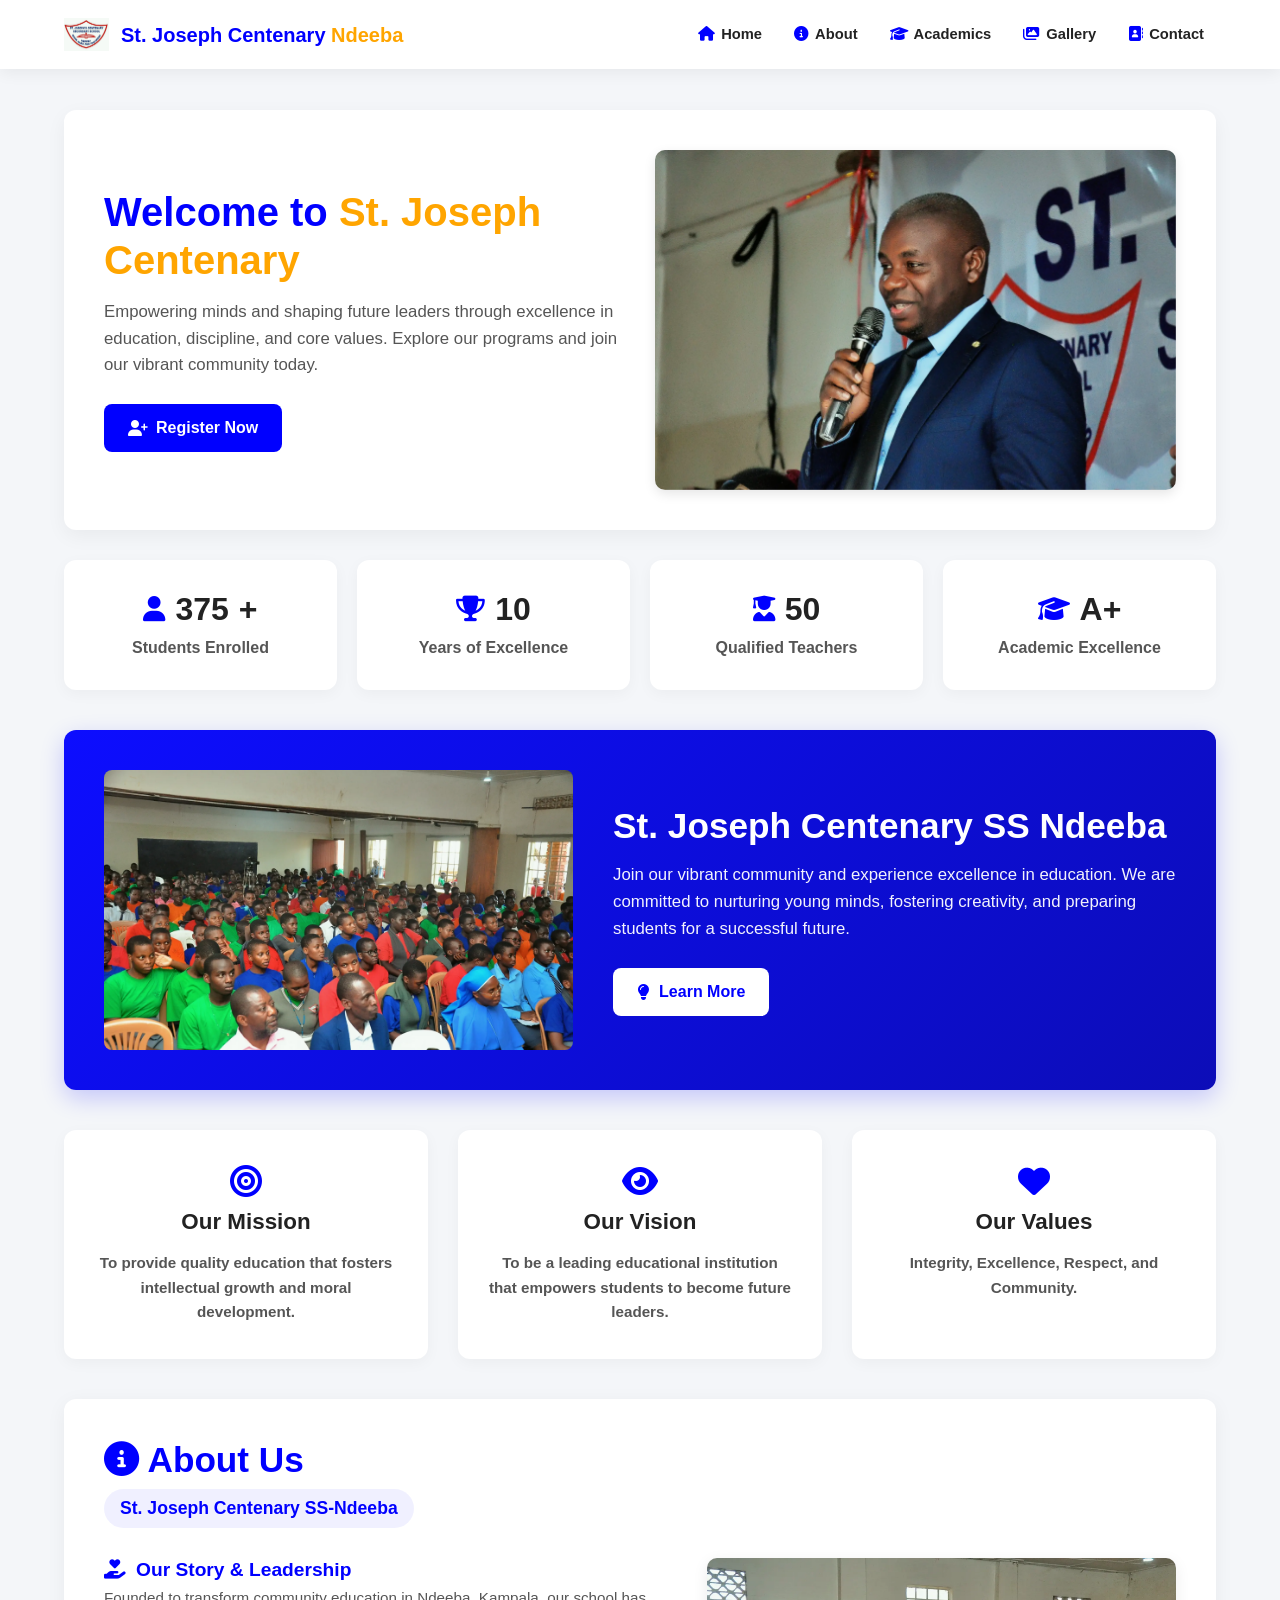
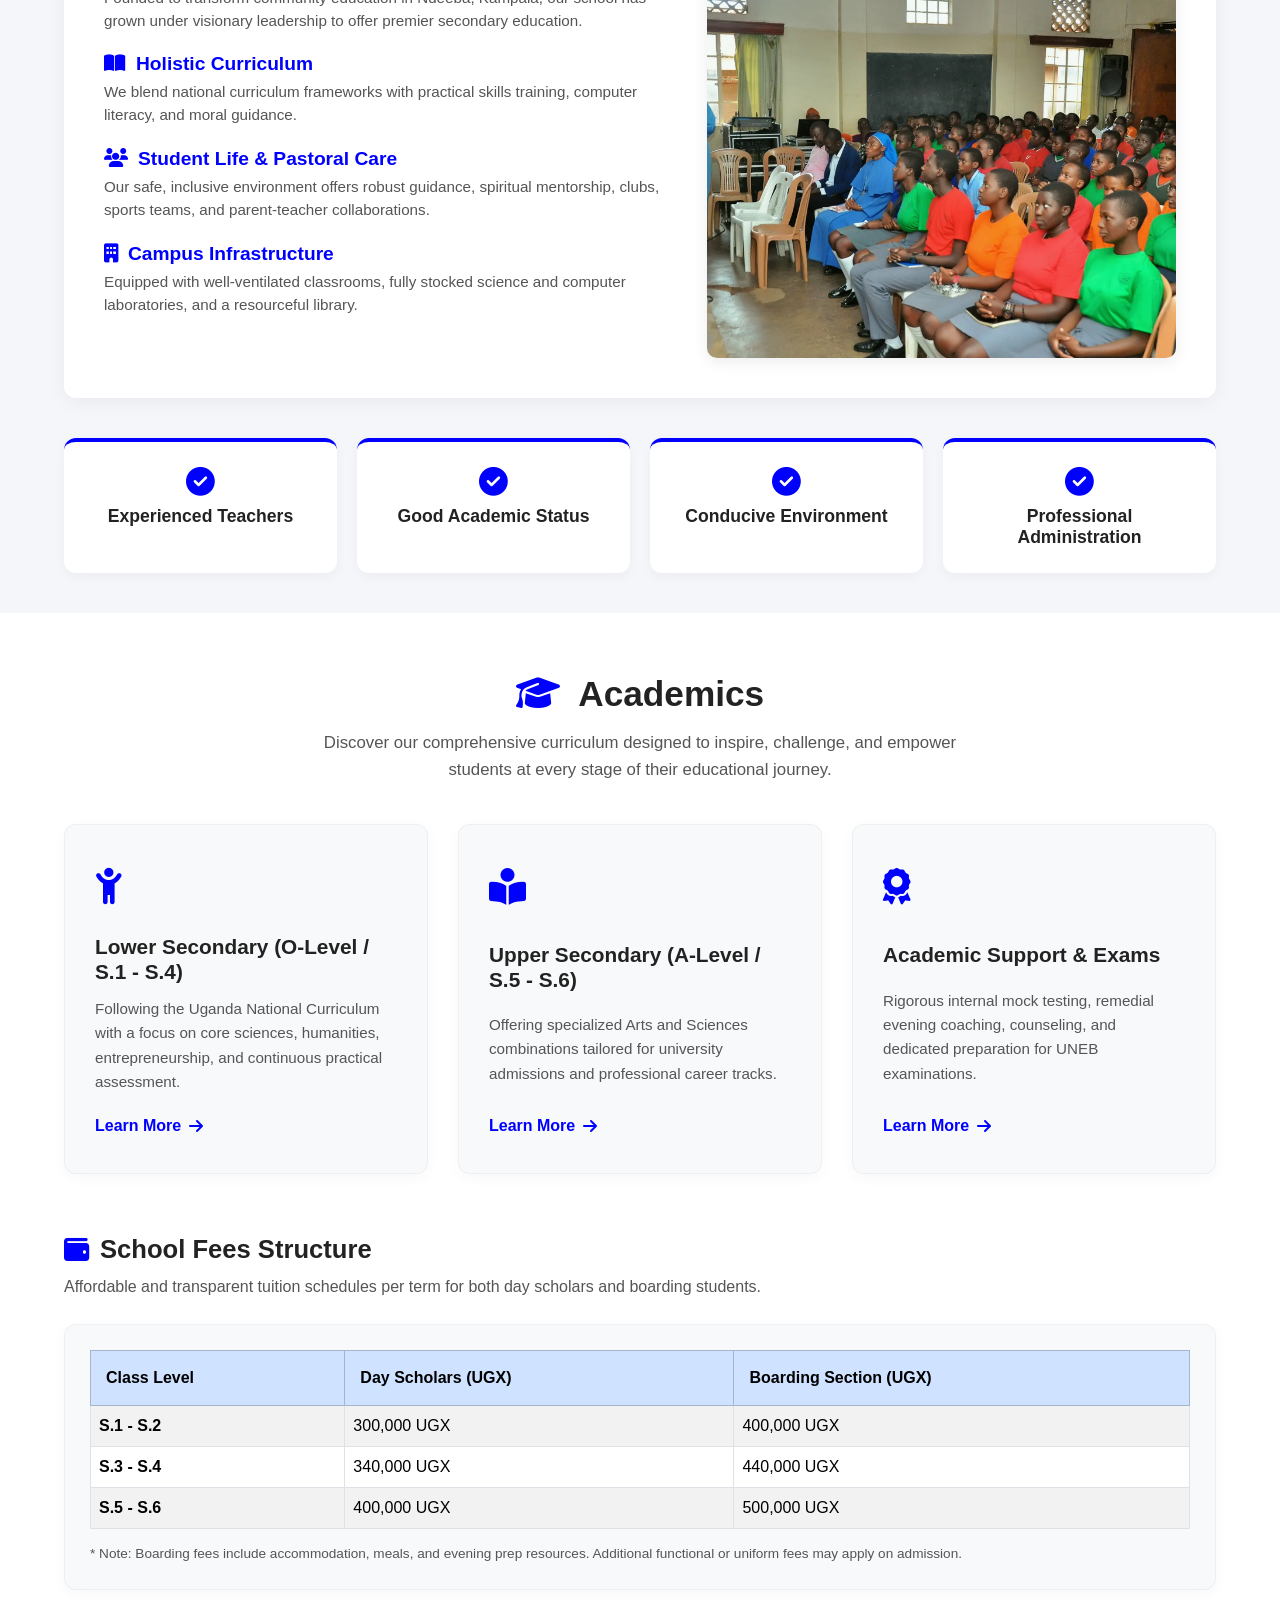
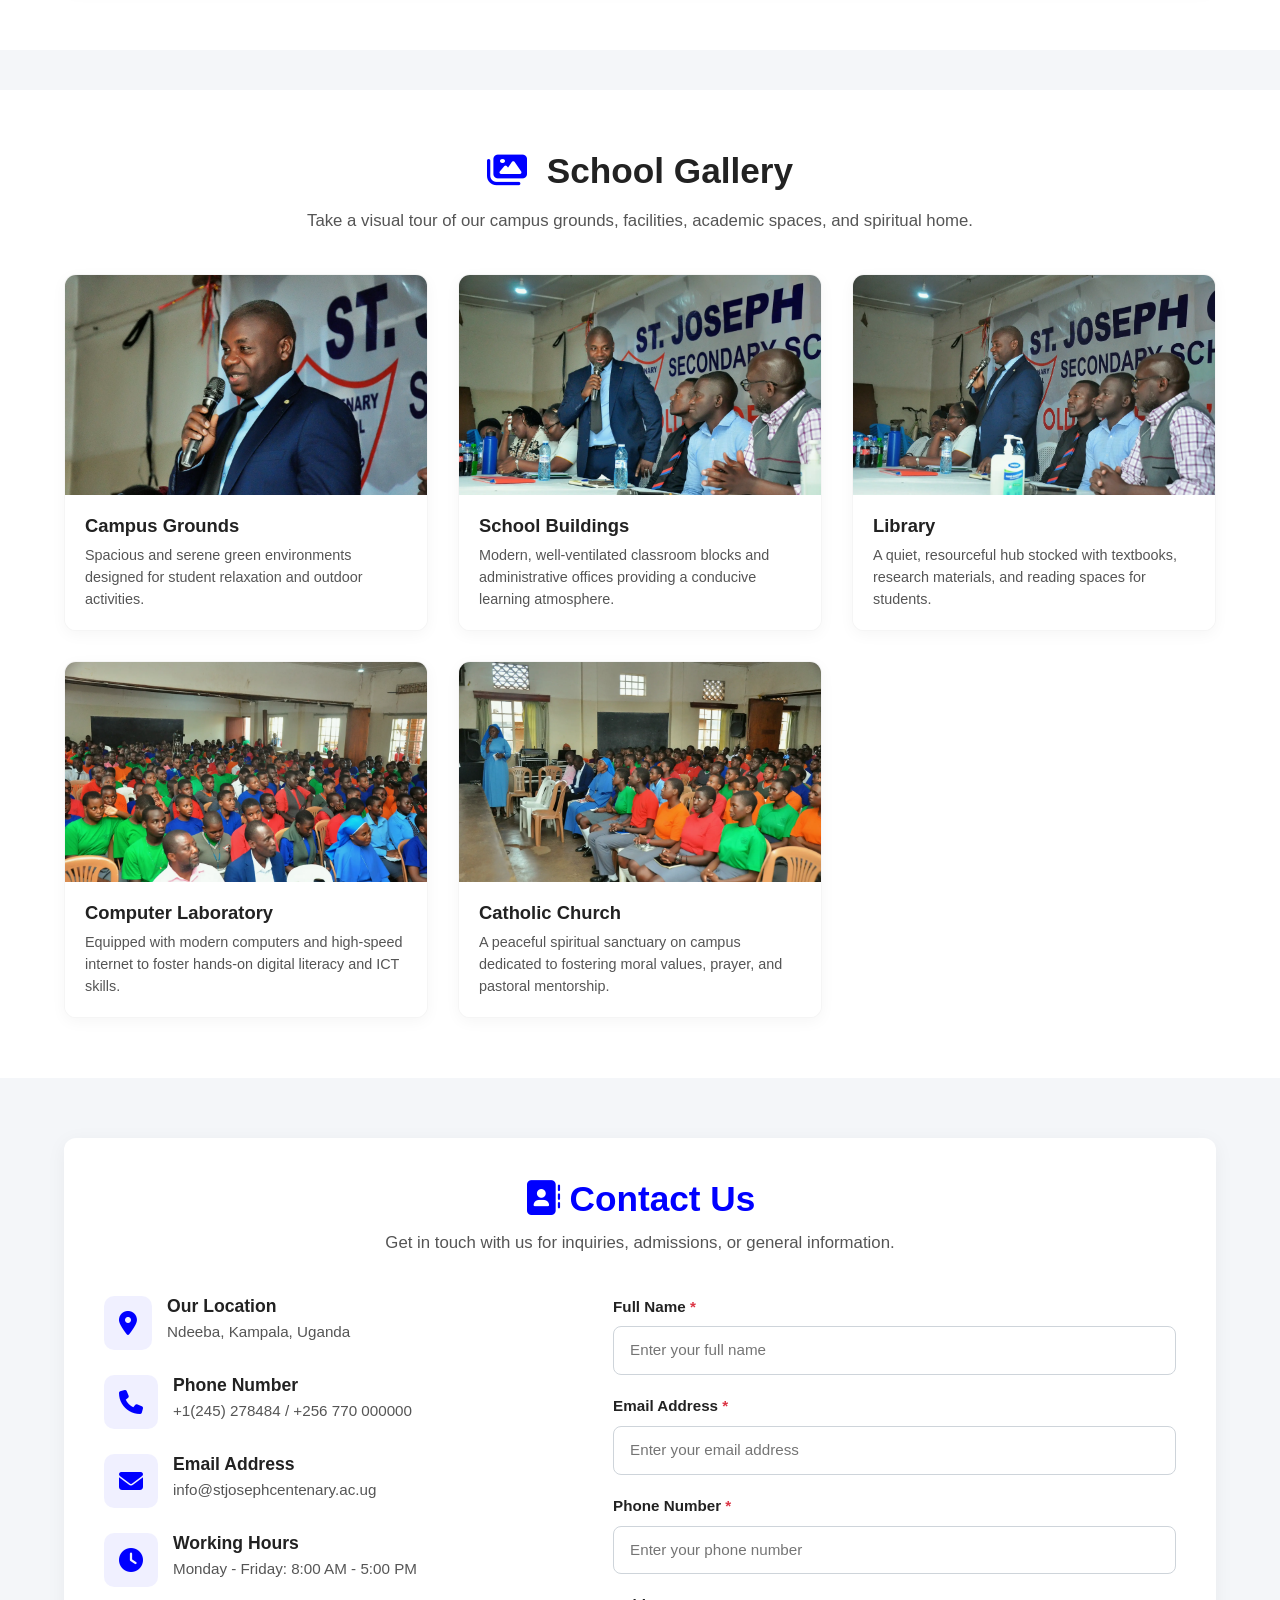
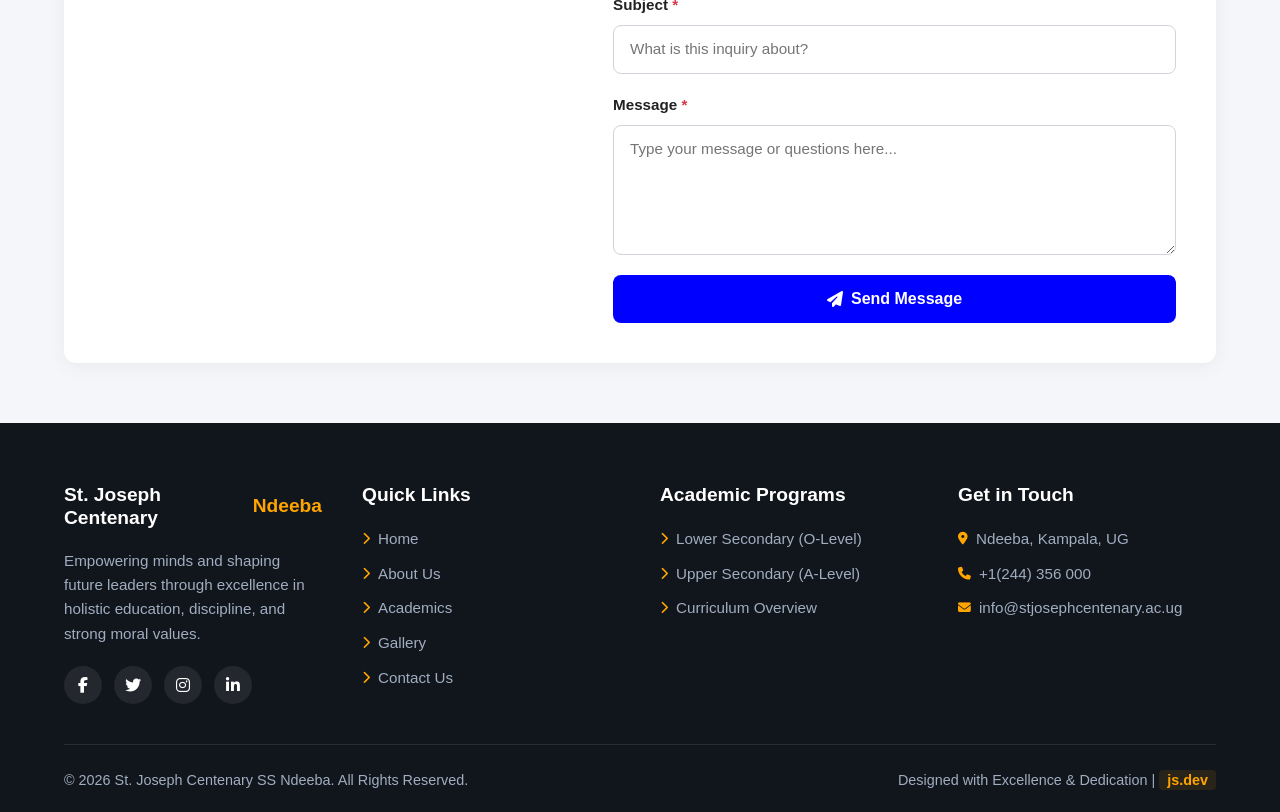
==== commit c7d6ae34: "updated" ====
--- a/index.html
+++ b/index.html
@@ -364,7 +364,7 @@
             <i class="fa-solid fa-phone"></i>
             <div>
               <h4>Phone Number</h4>
-              <p>+256 752 908763 / +256 770 000000</p>
+              <p>+1(245) 278484 / +256 770 000000</p>
             </div>
           </div>
           <div class="info-item">
@@ -455,7 +455,7 @@
         <h4>Get in Touch</h4>
         <ul class="footer-links">
           <li><a href="#"><i class="fa-solid fa-location-dot"></i> Ndeeba, Kampala, UG</a></li>
-          <li><a href="#"><i class="fa-solid fa-phone"></i> +256 752 908763</a></li>
+          <li><a href="#"><i class="fa-solid fa-phone"></i> +1(244) 356 000</a></li>
           <li><a href="mailto:info@stjosephcentenary.ac.ug"><i class="fa-solid fa-envelope"></i> info@stjosephcentenary.ac.ug</a></li>
         </ul>
       </div>
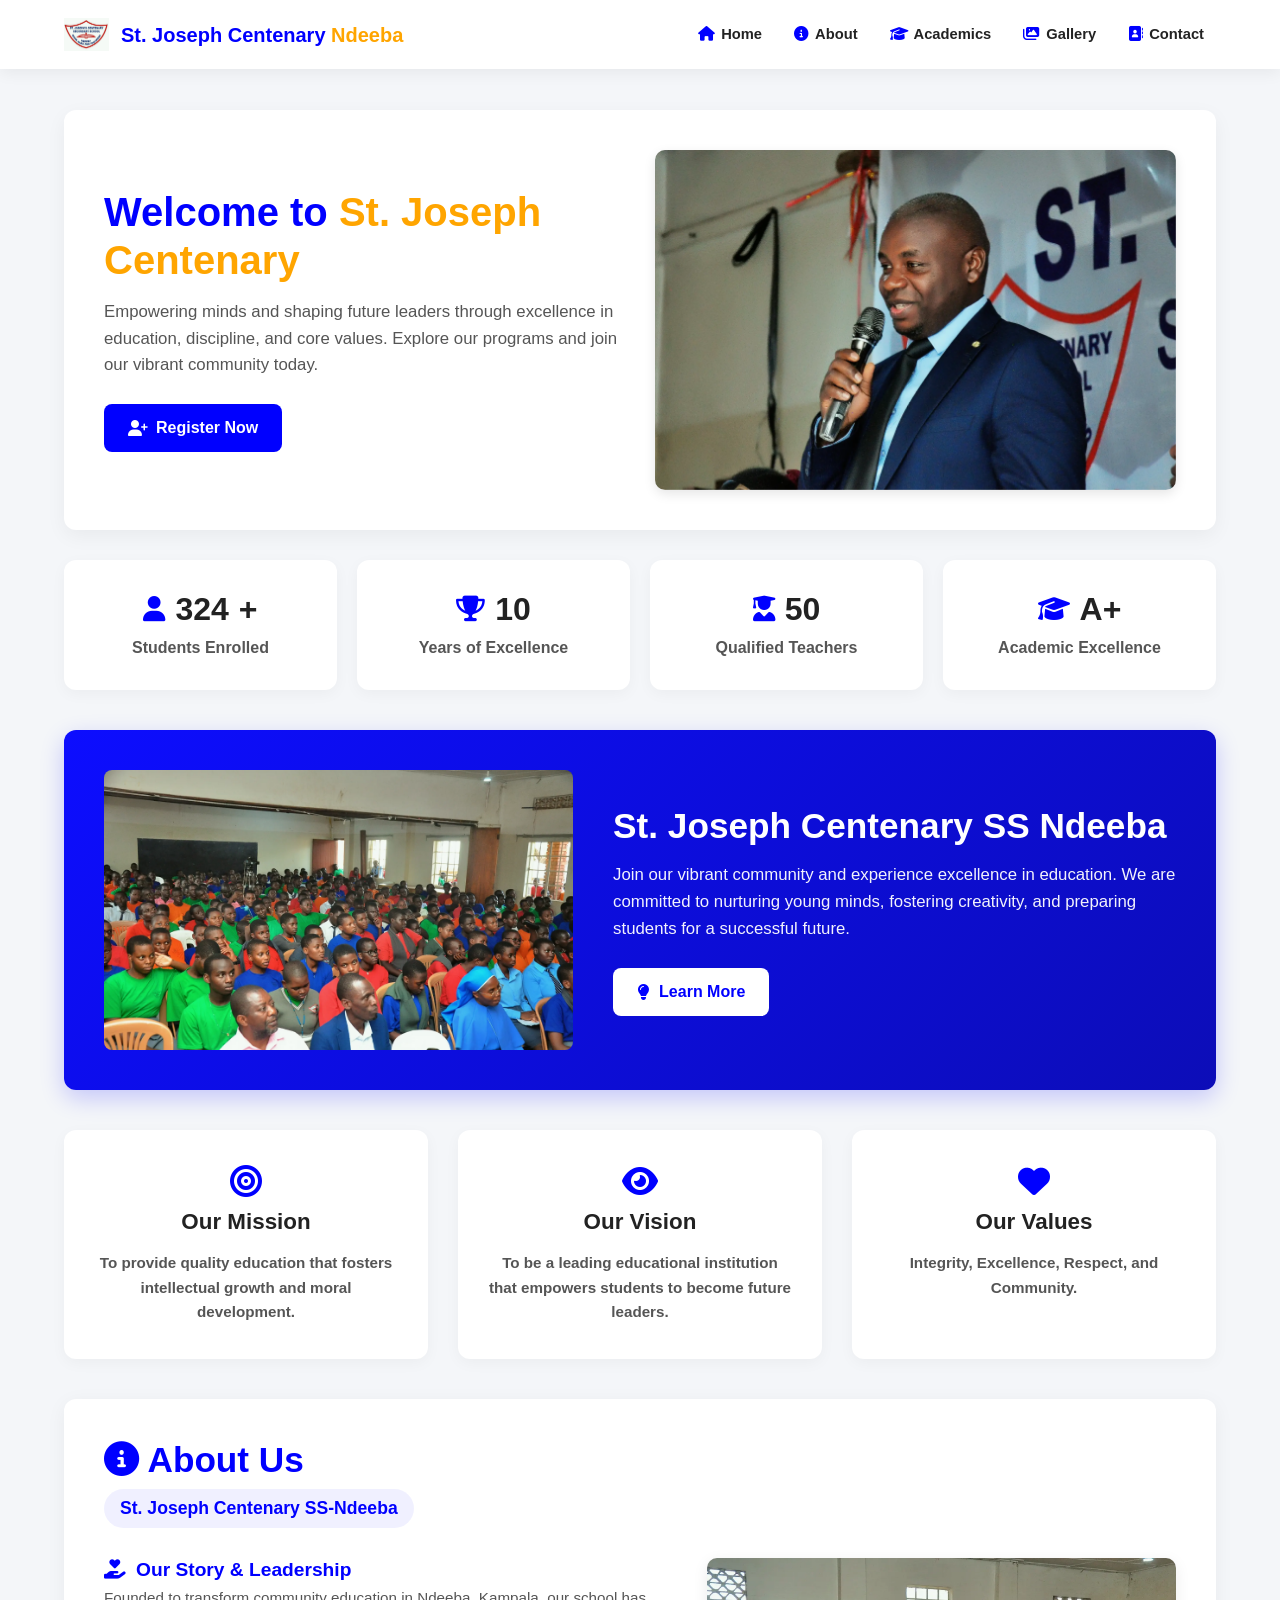
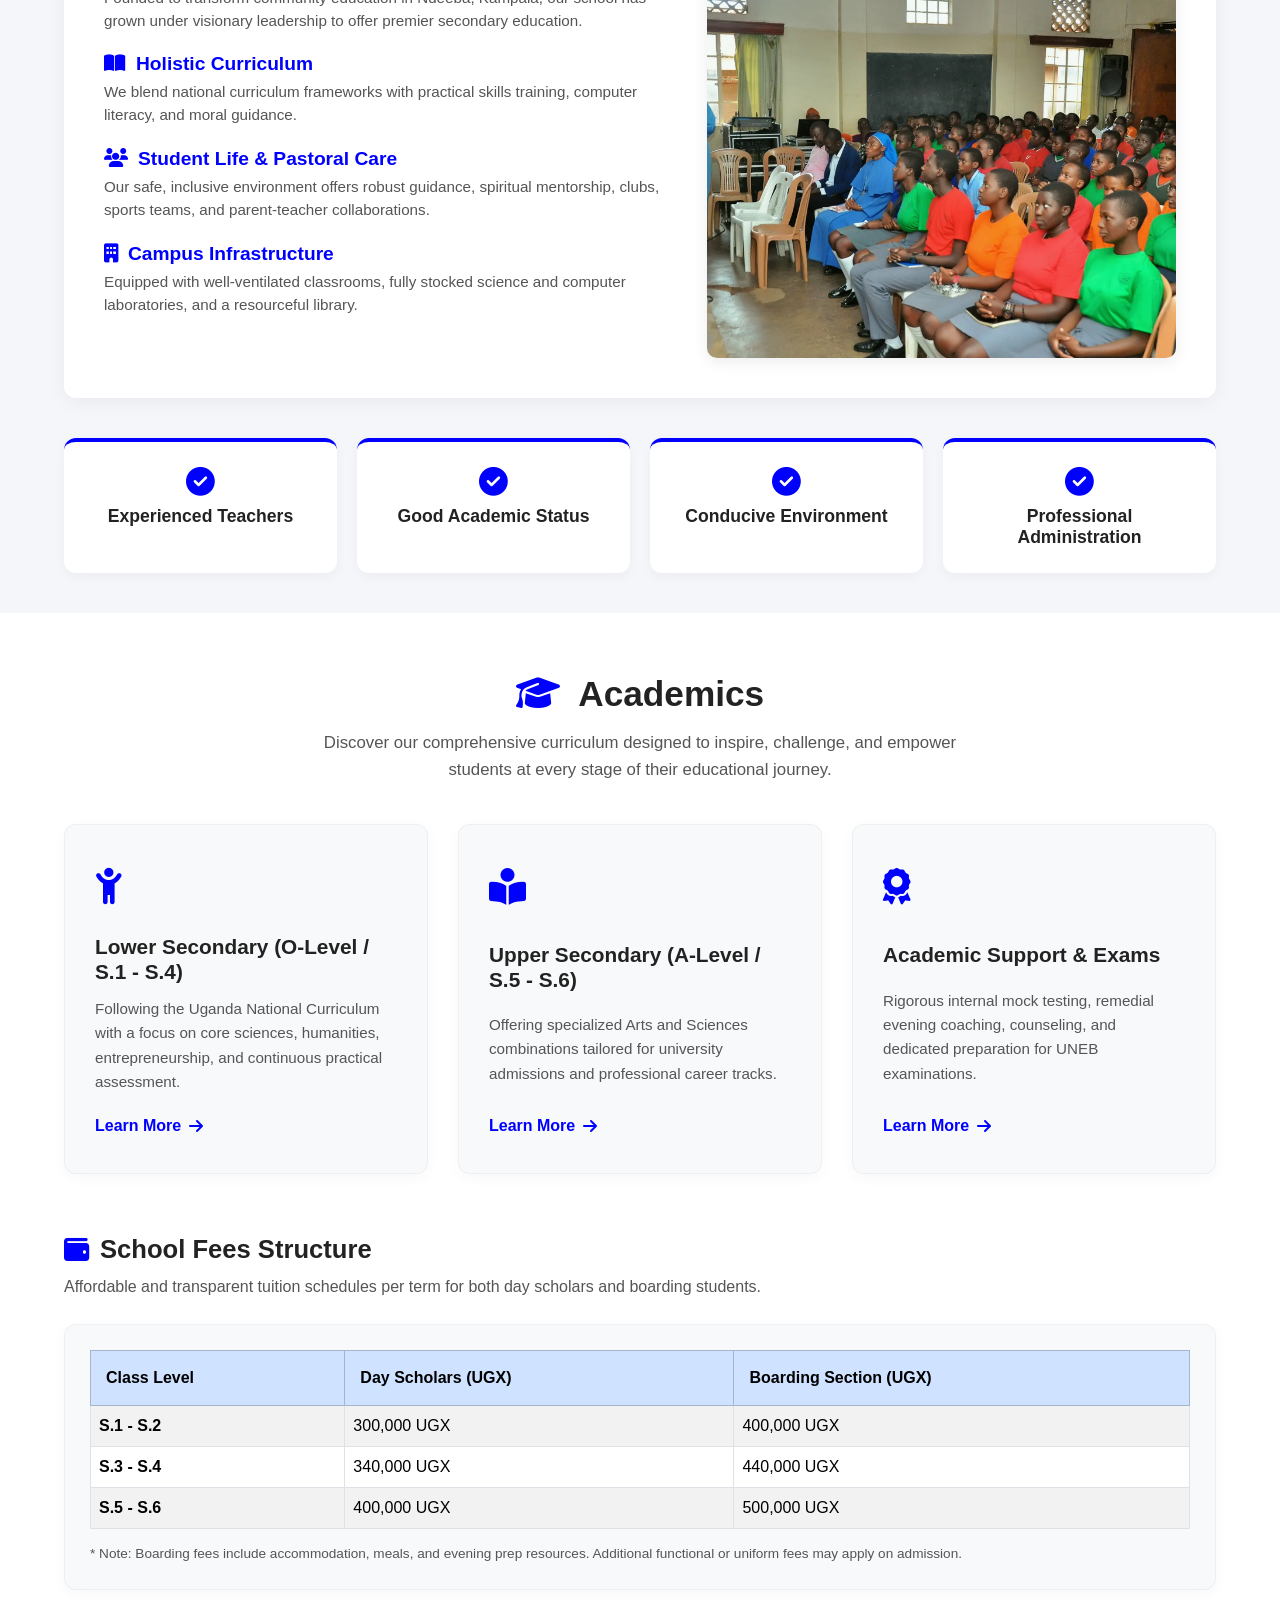
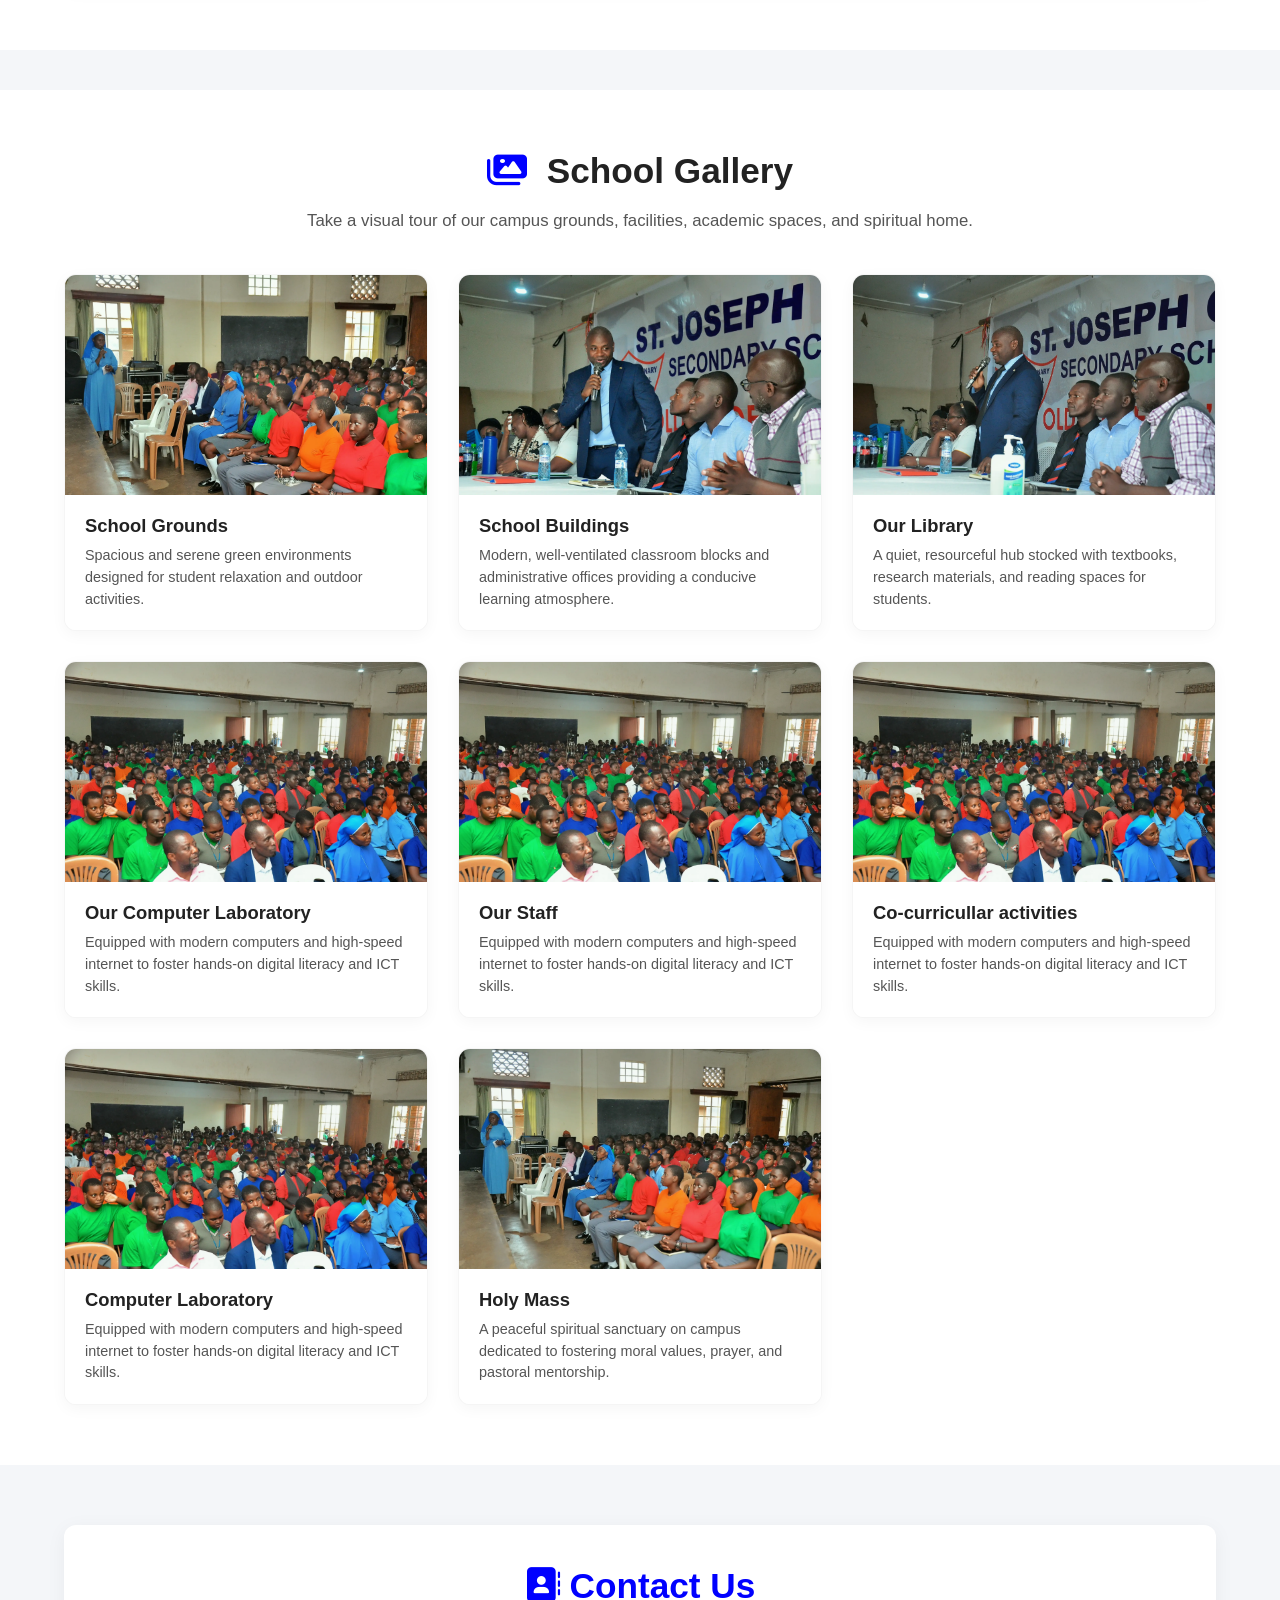
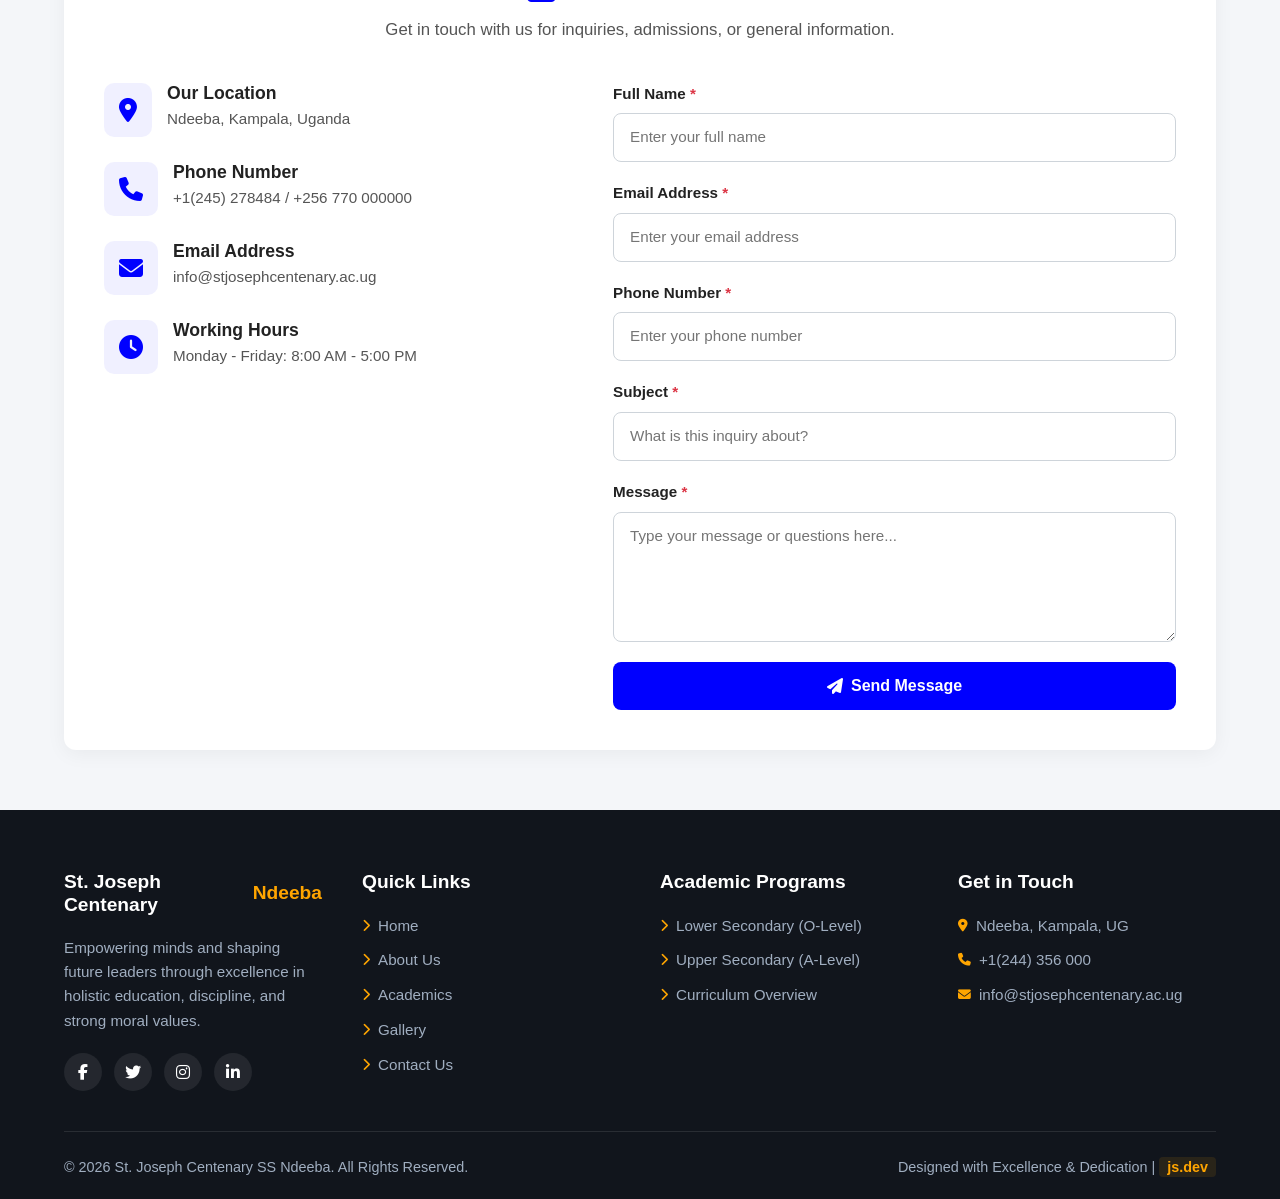
==== commit 2536e37a: "updated" ====
--- a/index.html
+++ b/index.html
@@ -259,14 +259,14 @@
         <!-- Gallery Item 1 -->
         <div class="gallery-card" onclick="openLightbox('images/10.png', 'Campus Grounds', 'Spacious and serene green environments designed for student relaxation and outdoor activities.')">
           <div class="gallery-item">
-            <img src="images/10.png" alt="Campus Grounds">
-            <div class="gallery-overlay">
-              <i class="fa-solid fa-magnifying-glass-plus"></i>
-              <h4>View Full Size</h4>
-            </div>
-          </div>
-          <div class="gallery-caption">
-            <h4>Campus Grounds</h4>
+            <img src="images/7.png" alt="Campus Grounds">
+            <div class="gallery-overlay">
+              <i class="fa-solid fa-magnifying-glass-plus"></i>
+              <h4>View Full Size</h4>
+            </div>
+          </div>
+          <div class="gallery-caption">
+            <h4>School Grounds</h4>
             <p>Spacious and serene green environments designed for student relaxation and outdoor activities.</p>
           </div>
         </div>
@@ -296,7 +296,7 @@
             </div>
           </div>
           <div class="gallery-caption">
-            <h4>Library</h4>
+            <h4>Our Library</h4>
             <p>A quiet, resourceful hub stocked with textbooks, research materials, and reading spaces for students.</p>
           </div>
         </div>
@@ -311,6 +311,51 @@
             </div>
           </div>
           <div class="gallery-caption">
+            <h4>Our Computer Laboratory</h4>
+            <p>Equipped with modern computers and high-speed internet to foster hands-on digital literacy and ICT skills.</p>
+          </div>
+        </div>
+
+
+        <div class="gallery-card" onclick="openLightbox('images/5.png', 'Computer Laboratory', 'Equipped with modern computers and high-speed internet to foster hands-on digital literacy and ICT skills.')">
+          <div class="gallery-item">
+            <img src="images/5.png" alt="Computer Laboratory">
+            <div class="gallery-overlay">
+              <i class="fa-solid fa-magnifying-glass-plus"></i>
+              <h4>View Full Size</h4>
+            </div>
+          </div>
+          <div class="gallery-caption">
+            <h4>Our Staff</h4>
+            <p>Equipped with modern computers and high-speed internet to foster hands-on digital literacy and ICT skills.</p>
+          </div>
+        </div>
+      
+                <!-- Gallery Item 4 -->
+        <div class="gallery-card" onclick="openLightbox('images/5.png', 'Computer Laboratory', 'Equipped with modern computers and high-speed internet to foster hands-on digital literacy and ICT skills.')">
+          <div class="gallery-item">
+            <img src="images/5.png" alt="Computer Laboratory">
+            <div class="gallery-overlay">
+              <i class="fa-solid fa-magnifying-glass-plus"></i>
+              <h4>View Full Size</h4>
+            </div>
+          </div>
+          <div class="gallery-caption">
+            <h4>Co-curricullar activities</h4>
+            <p>Equipped with modern computers and high-speed internet to foster hands-on digital literacy and ICT skills.</p>
+          </div>
+        </div>
+      
+                <!-- Gallery Item 4 -->
+        <div class="gallery-card" onclick="openLightbox('images/5.png', 'Computer Laboratory', 'Equipped with modern computers and high-speed internet to foster hands-on digital literacy and ICT skills.')">
+          <div class="gallery-item">
+            <img src="images/5.png" alt="Computer Laboratory">
+            <div class="gallery-overlay">
+              <i class="fa-solid fa-magnifying-glass-plus"></i>
+              <h4>View Full Size</h4>
+            </div>
+          </div>
+          <div class="gallery-caption">
             <h4>Computer Laboratory</h4>
             <p>Equipped with modern computers and high-speed internet to foster hands-on digital literacy and ICT skills.</p>
           </div>
@@ -326,7 +371,7 @@
             </div>
           </div>
           <div class="gallery-caption">
-            <h4>Catholic Church</h4>
+            <h4>Holy Mass</h4>
             <p>A peaceful spiritual sanctuary on campus dedicated to fostering moral values, prayer, and pastoral mentorship.</p>
           </div>
         </div>
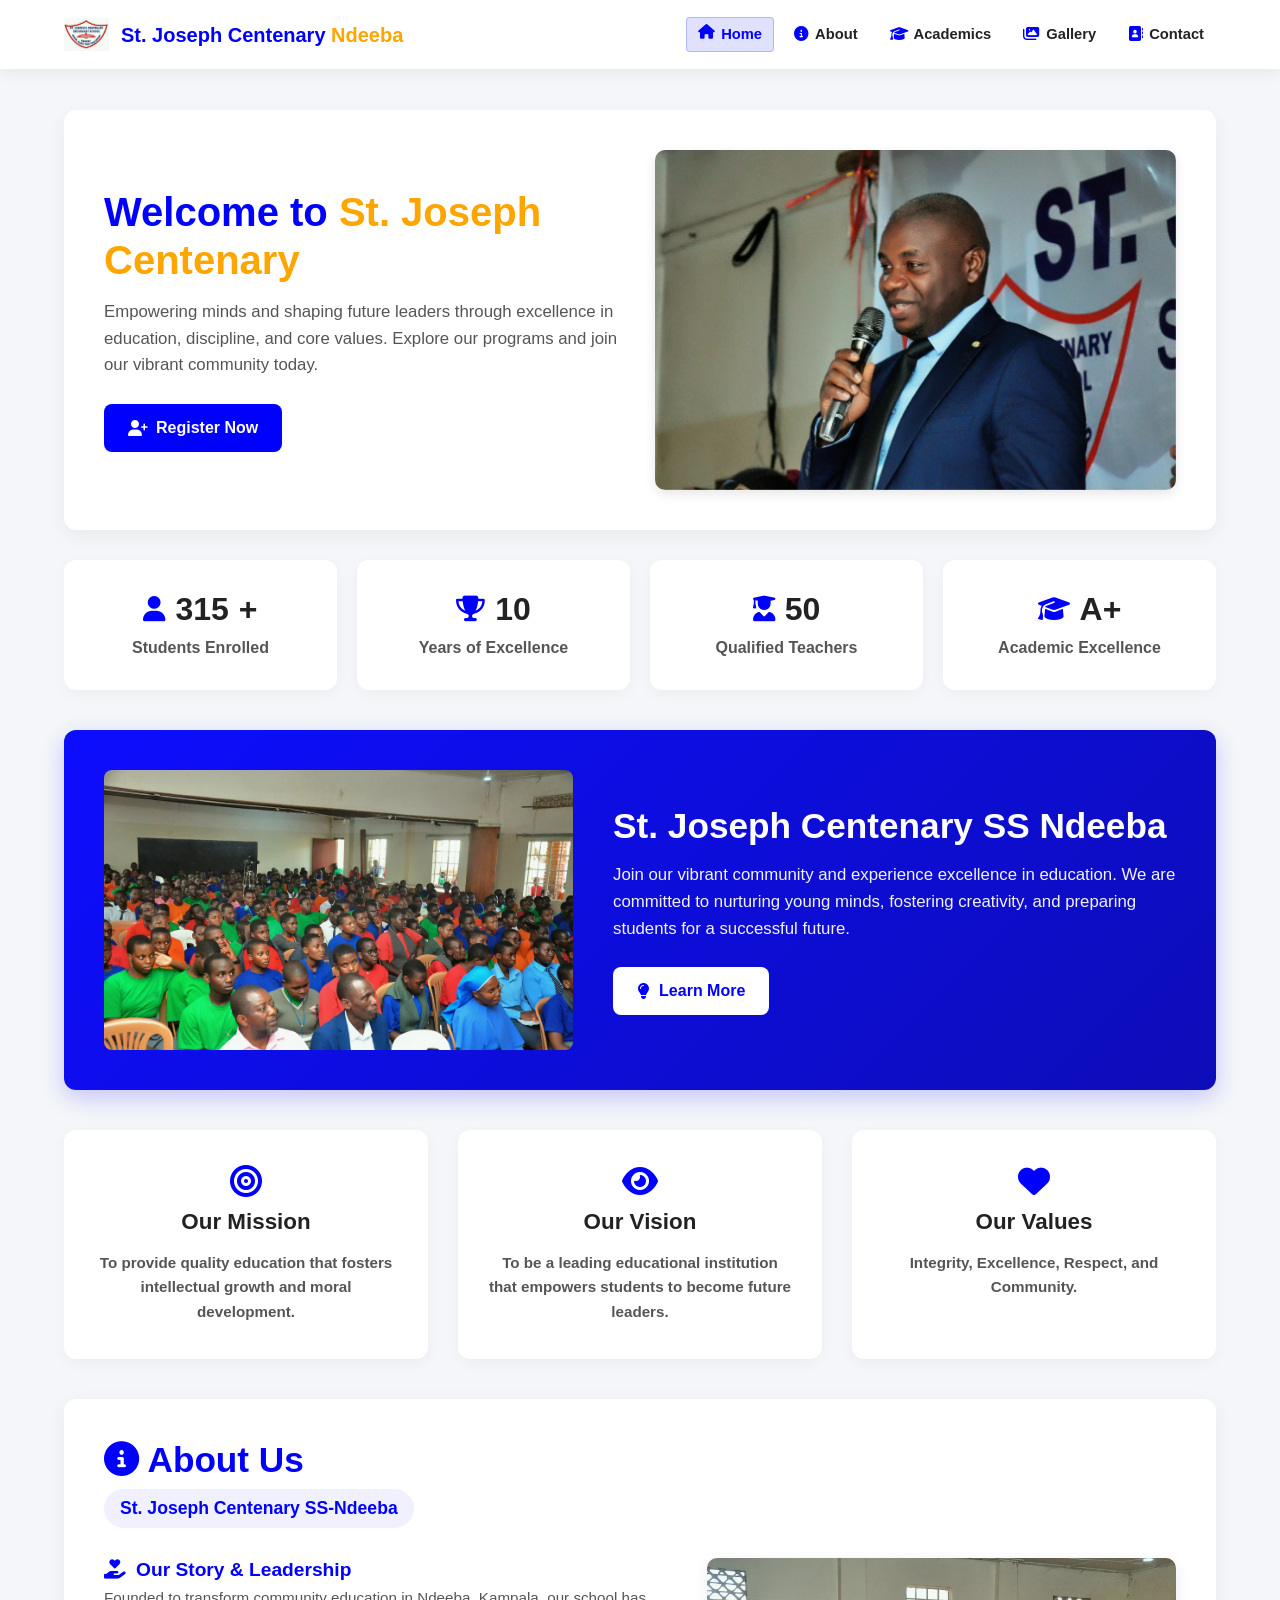
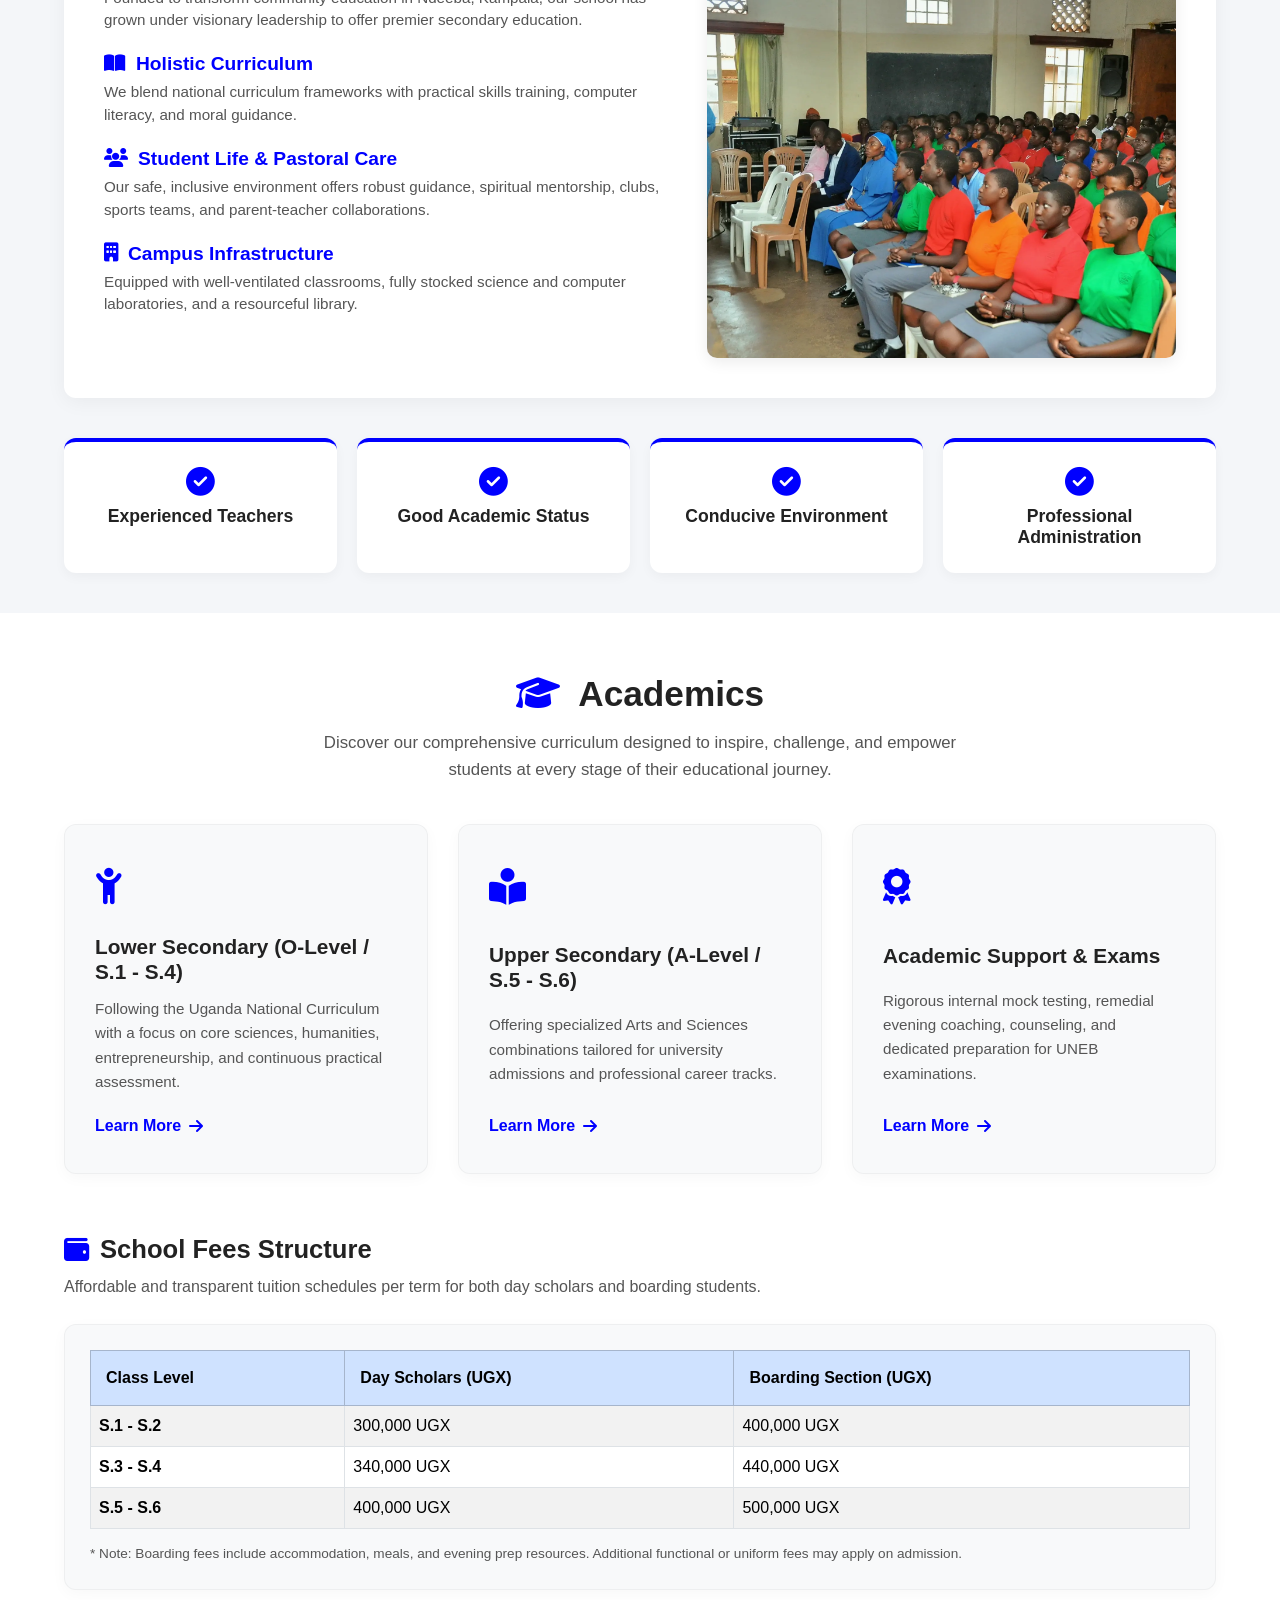
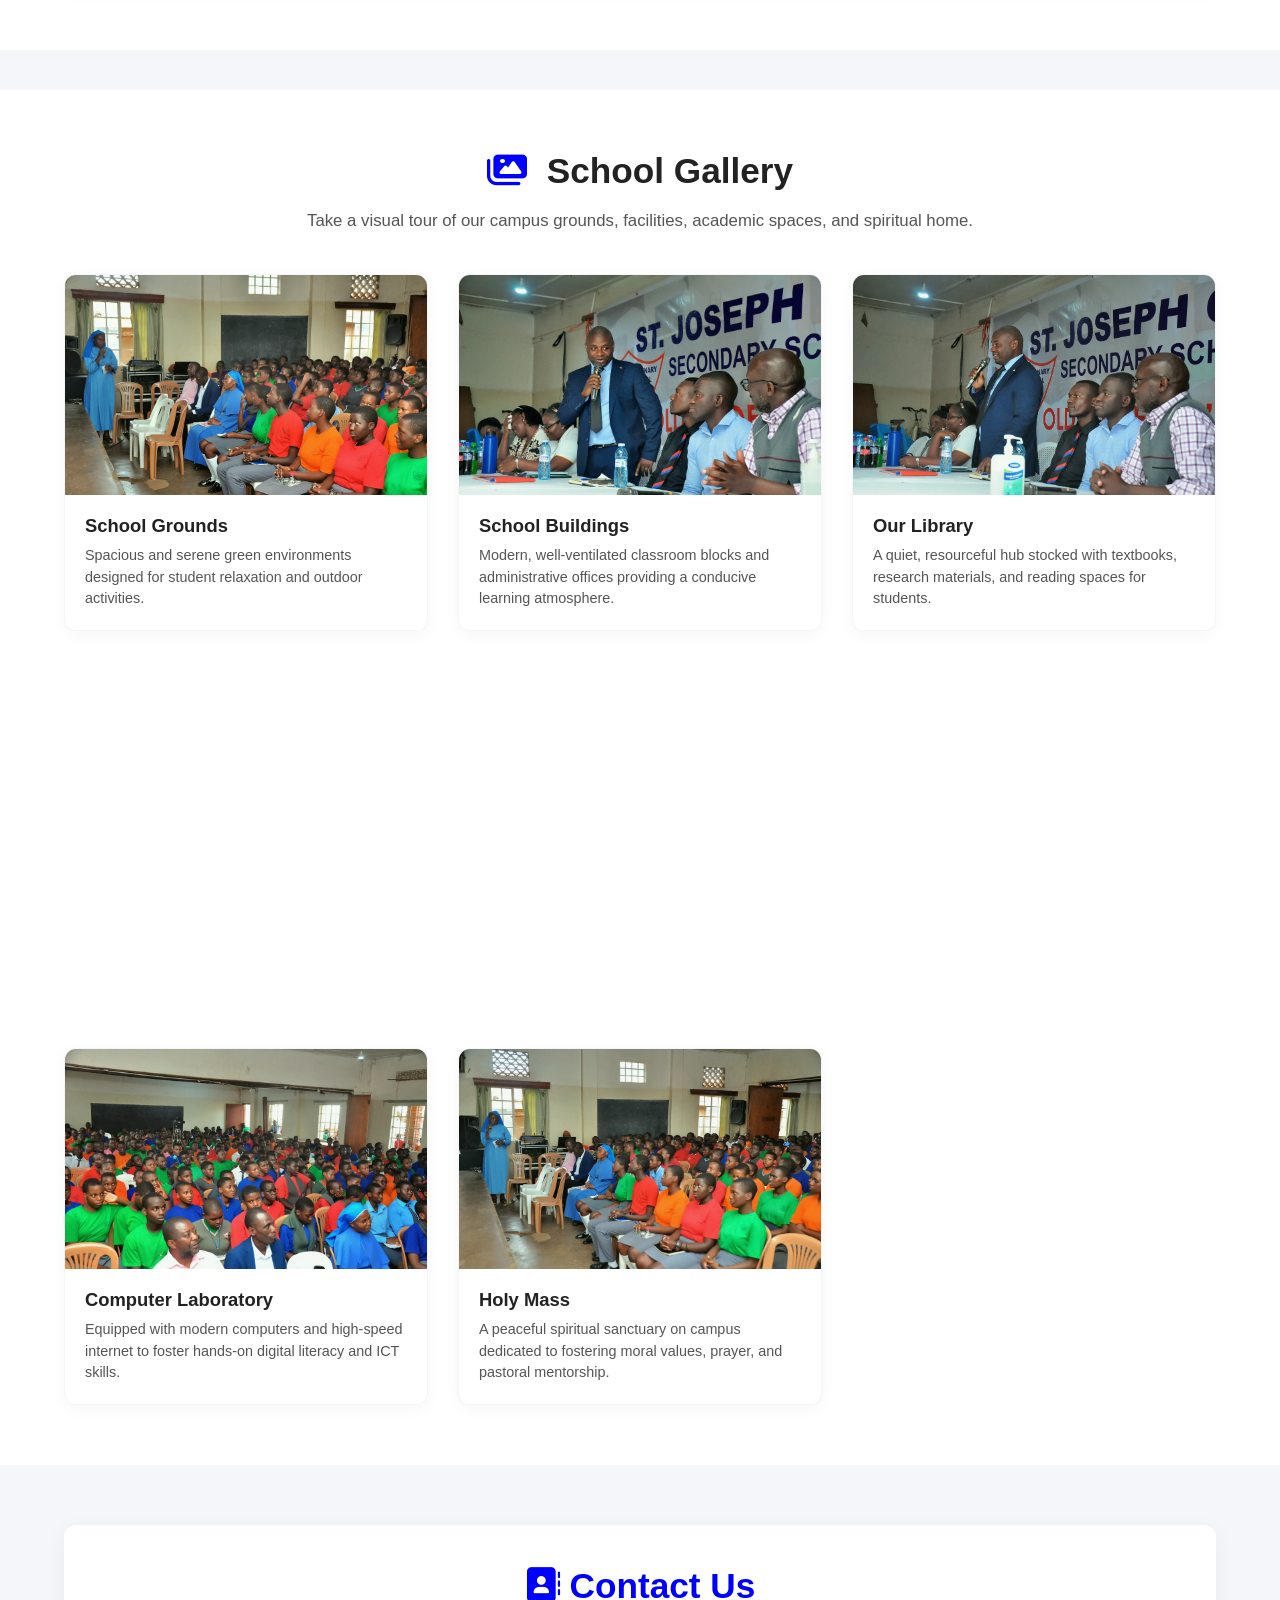
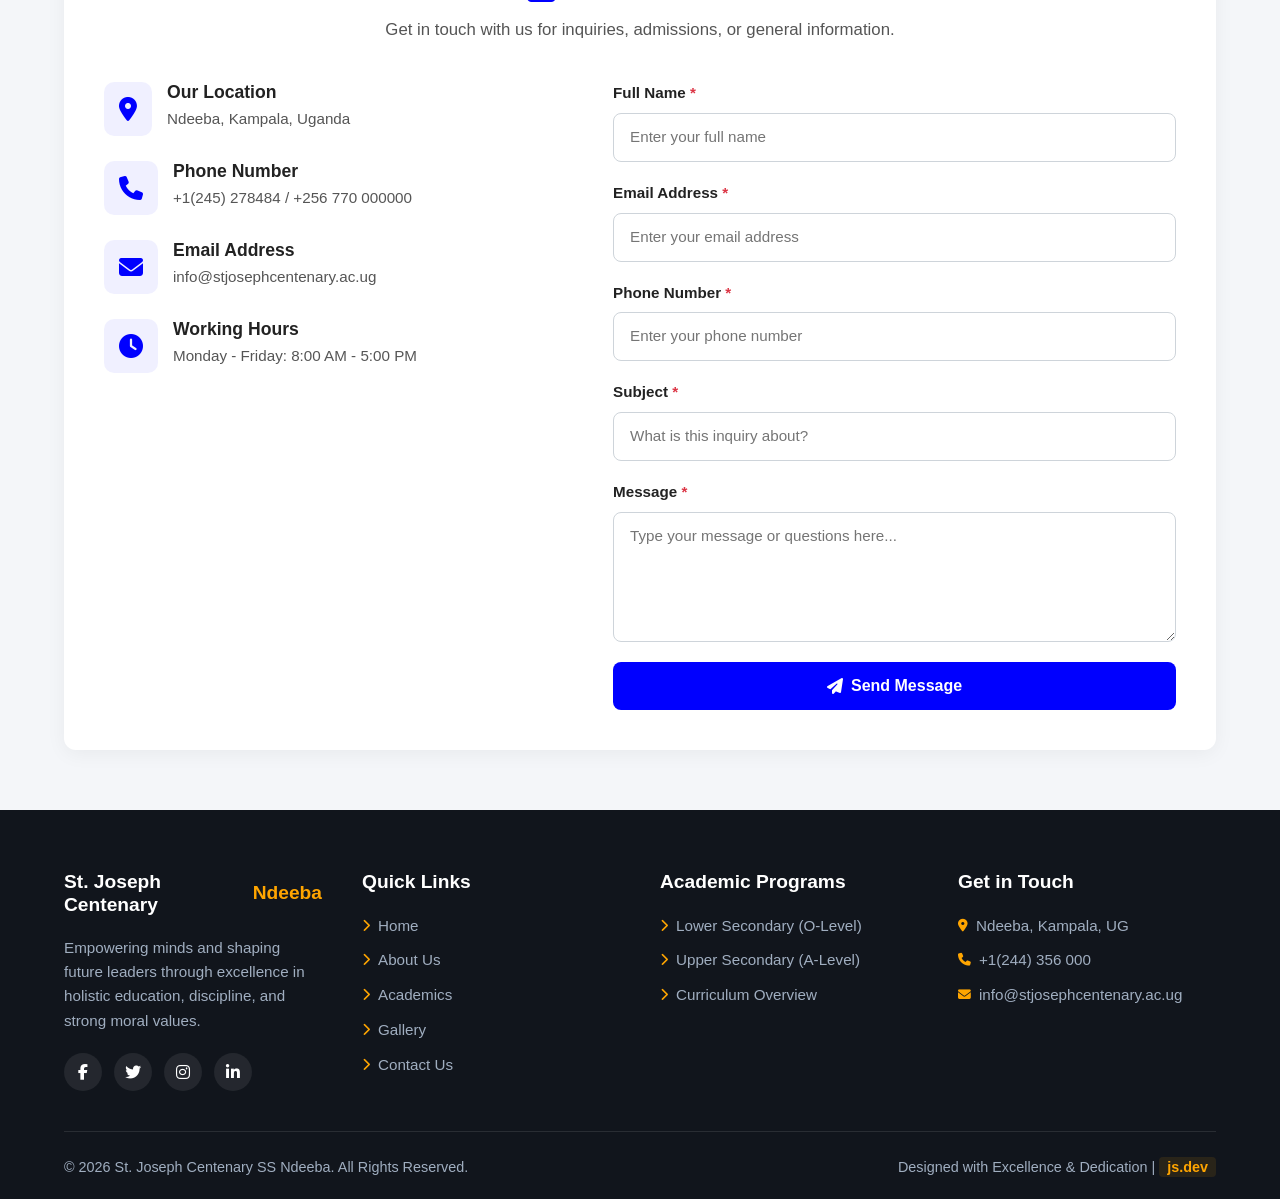
==== commit 184bea84: "updated today" ====
--- a/index.html
+++ b/index.html
@@ -4,26 +4,15 @@
   <meta charset="UTF-8">
   <meta name="viewport" content="width=device-width, initial-scale=1.0">
   <title>St. Joseph Centenary SS Ndeeba</title>
-  <!-- Bootstrap 5 CSS -->
+
   <link rel="stylesheet" href="https://cdn.jsdelivr.net/npm/bootstrap@5.3.3/dist/css/bootstrap.min.css">
-  <!-- Font Awesome -->
+
   <link rel="stylesheet" href="https://cdnjs.cloudflare.com/ajax/libs/font-awesome/6.5.1/css/all.min.css" integrity="sha512-DTOQO9RWCH3ppGqcWaEA1BIZOC6xxalwEsw9c2QQeAIftl+Vegovlnee1c9QX4TctnWMn13TZye+giMm8e2LwA==" crossorigin="anonymous" referrerpolicy="no-referrer" />
-  <!-- Custom CSS -->
+
   <link rel="stylesheet" href="weby.css">
-  <!-- Clean Corrected Navbar Active Link CSS -->
+
   <style>
-    .nav-links li a.nav-item {
-      color: inherit;
-      background: none;
-      padding: 6px 12px;
-      border-radius: 4px;
-      transition: all 0.3s ease;
-    }
-    .nav-links li a.nav-item.active,
-    .nav-links li a.nav-item:hover {
-      color: var(--primary-blue, #0d6efd);
-      background-color: rgba(13, 110, 253, 0.08);
-    }
+
   </style>
 </head>
 <body>
@@ -331,7 +320,7 @@
           </div>
         </div>
       
-                <!-- Gallery Item 4 -->
+        <!-- Gallery Item -->
         <div class="gallery-card" onclick="openLightbox('images/5.png', 'Computer Laboratory', 'Equipped with modern computers and high-speed internet to foster hands-on digital literacy and ICT skills.')">
           <div class="gallery-item">
             <img src="images/5.png" alt="Computer Laboratory">
@@ -346,7 +335,7 @@
           </div>
         </div>
       
-                <!-- Gallery Item 4 -->
+        <!-- Gallery Item -->
         <div class="gallery-card" onclick="openLightbox('images/5.png', 'Computer Laboratory', 'Equipped with modern computers and high-speed internet to foster hands-on digital literacy and ICT skills.')">
           <div class="gallery-item">
             <img src="images/5.png" alt="Computer Laboratory">
@@ -540,15 +529,18 @@
       });
     });
 
-    // Scrollspy active class on navigation
-    const sections = document.querySelectorAll('div[id], section[id]');
+    // Accurate Scrollspy active class on navigation
+    const sections = document.querySelectorAll('section[id], div[id="home"]');
     const navItems = document.querySelectorAll('.nav-links .nav-item');
 
     window.addEventListener('scroll', () => {
       let current = '';
+      const scrollPosition = window.pageYOffset + 150;
+
       sections.forEach(section => {
         const sectionTop = section.offsetTop;
-        if (pageYOffset >= (sectionTop - 120)) {
+        const sectionHeight = section.offsetHeight;
+        if (scrollPosition >= sectionTop && scrollPosition < sectionTop + sectionHeight) {
           current = section.getAttribute('id');
         }
       });
@@ -561,16 +553,31 @@
       });
     });
 
-    // JavaScript Counter Animation with IntersectionObserver
+    // JavaScript Scroll-Reveal Animation for details/cards as user scrolls
+    const revealElements = document.querySelectorAll(
+      '.academic-card, .grid-tiles, .intro-tile, .gallery-card, .about-card-main, .contact-card-main, .wlcm-container'
+    );
+
+    revealElements.forEach(el => el.classList.add('reveal'));
+
+    const revealObserver = new IntersectionObserver((entries, observer) => {
+      entries.forEach(entry => {
+        if (entry.isIntersecting) {
+          entry.target.classList.add('active');
+        }
+      });
+    }, {
+      root: null,
+      threshold: 0.12
+    });
+
+    revealElements.forEach(el => revealObserver.observe(el));
+
+    // Counter Animation with IntersectionObserver
     const counters = document.querySelectorAll('.counter');
     const speed = 200;
 
-    const observerOptions = {
-      root: null,
-      threshold: 0.2
-    };
-
-    const observer = new IntersectionObserver((entries, observer) => {
+    const counterObserver = new IntersectionObserver((entries, observer) => {
       entries.forEach(entry => {
         if (entry.isIntersecting) {
           counters.forEach(counter => {
@@ -591,14 +598,14 @@
           observer.unobserve(entry.target);
         }
       });
-    }, observerOptions);
+    }, { threshold: 0.2 });
 
     const gridWrapper = document.querySelector('.grid-wrapper');
     if (gridWrapper) {
-      observer.observe(gridWrapper);
+      counterObserver.observe(gridWrapper);
     }
 
-    // Lightbox Modal Functions
+    // Lightbox Functions
     function openLightbox(imgSrc, titleText, descText) {
       const modal = document.getElementById('lightboxModal');
       const img = document.getElementById('lightboxImage');
--- a/weby.css
+++ b/weby.css
@@ -21,6 +21,18 @@
       scroll-behavior: smooth;
       animation: fadeIn 0.8s ease-in-out;
     }
+    .nav-links li a.nav-item {
+      color: inherit;
+      background: none;
+      padding: 6px 12px;
+      border-radius: 4px;
+      transition: all 0.3s ease;
+    }
+    .nav-links li a.nav-item.active,
+    .nav-links li a.nav-item:hover {
+      color: var(--primary-blue, #0d6efd);
+      background-color: rgba(13, 110, 253, 0.08);
+    }
 
     @keyframes fadeIn {
       from { opacity: 0; transform: translateY(10px); }
@@ -96,9 +108,10 @@
 
     .nav-links a:hover, 
     .nav-links a.active {
-      color: var(--primary-blue);
-      background-color: rgba(0, 0, 255, 0.08);
-      box-shadow: inset 0 0 0 1px rgba(0, 0, 255, 0.12);
+      color: var(--primary-blue) !important;
+      background-color: rgba(0, 0, 255, 0.12) !important;
+      box-shadow: inset 0 0 0 1px rgba(0, 0, 255, 0.2);
+      font-weight: 700;
     }
 
     .nav-links a:hover i,
@@ -944,6 +957,19 @@
       color: #a0aec0;
       font-size: 0.9rem;
       margin-bottom: 0;
+    }
+
+    /* --- Scroll Reveal Animation Classes --- */
+    .reveal {
+      opacity: 0;
+      transform: translateY(30px);
+      transition: opacity 0.6s ease-out, transform 0.6s ease-out;
+      will-change: opacity, transform;
+    }
+
+    .reveal.active {
+      opacity: 1;
+      transform: translateY(0);
     }
 
     /* --- Responsive Queries --- */
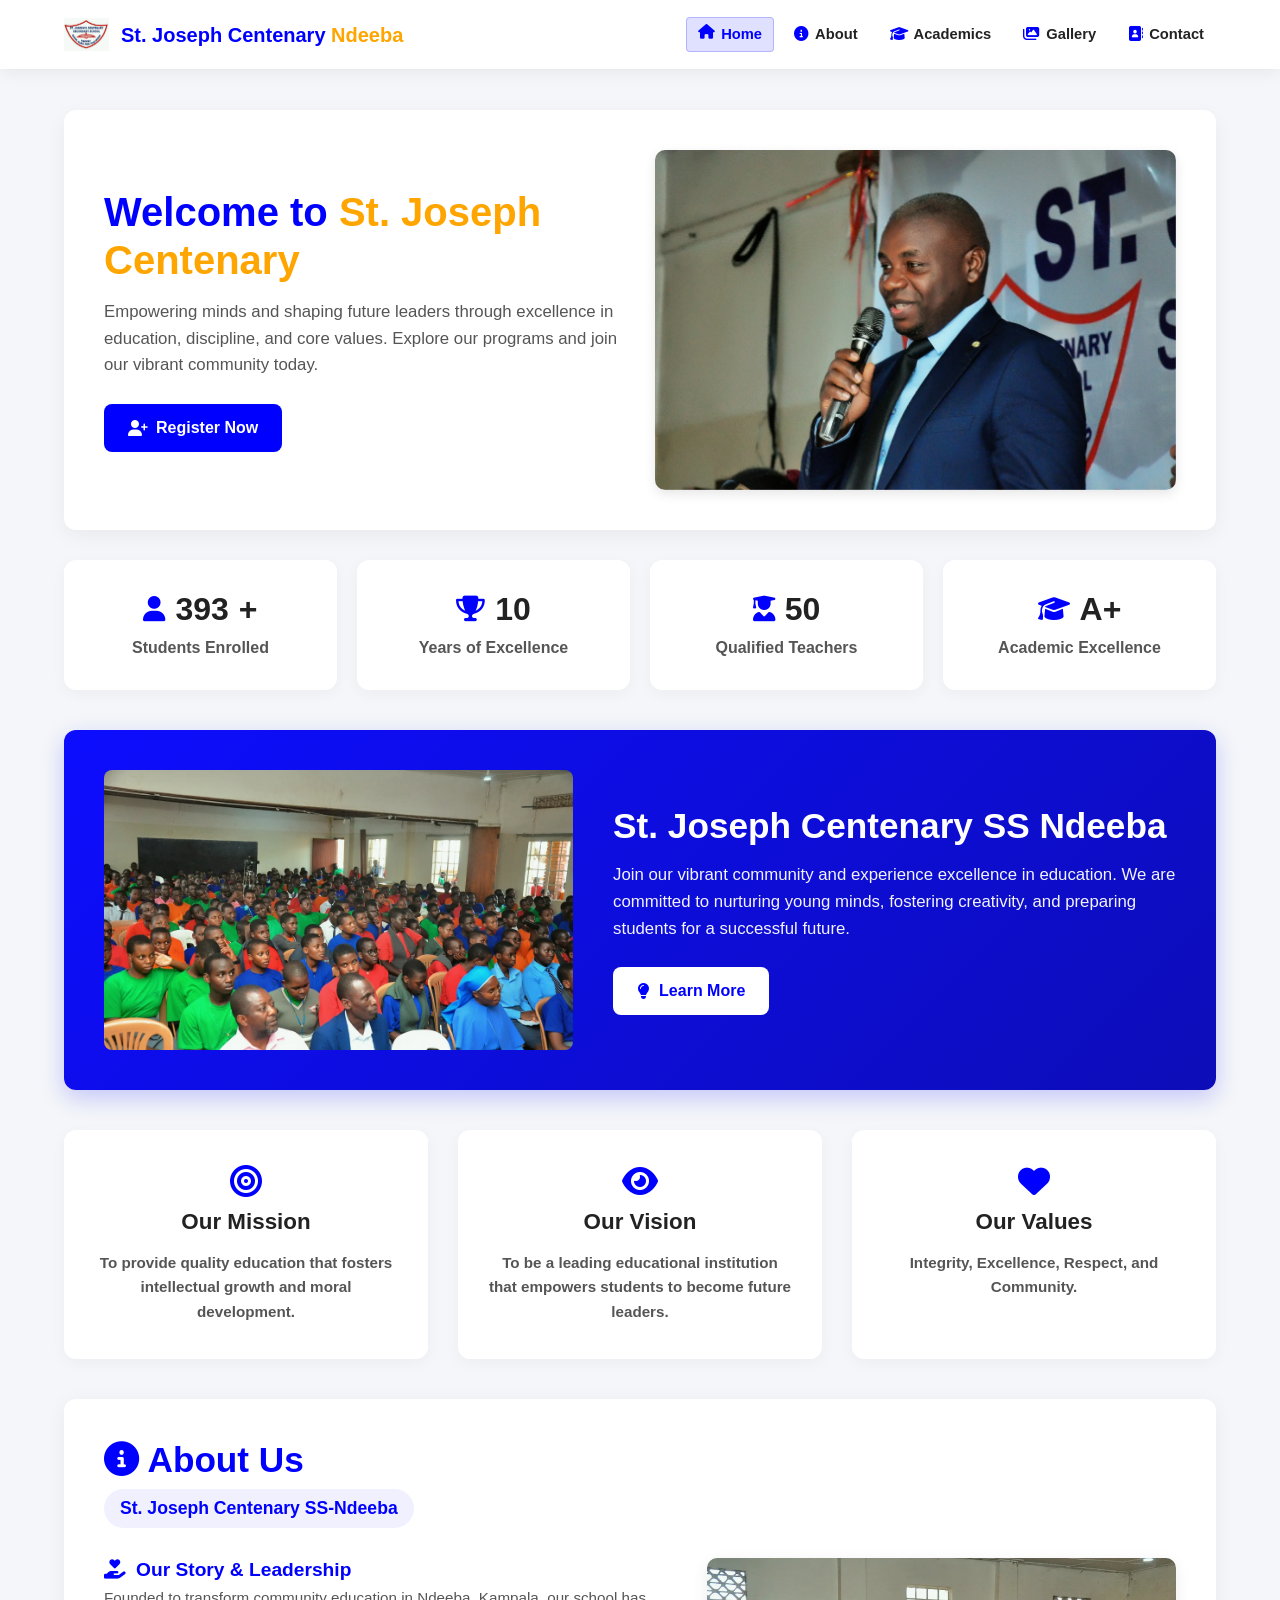
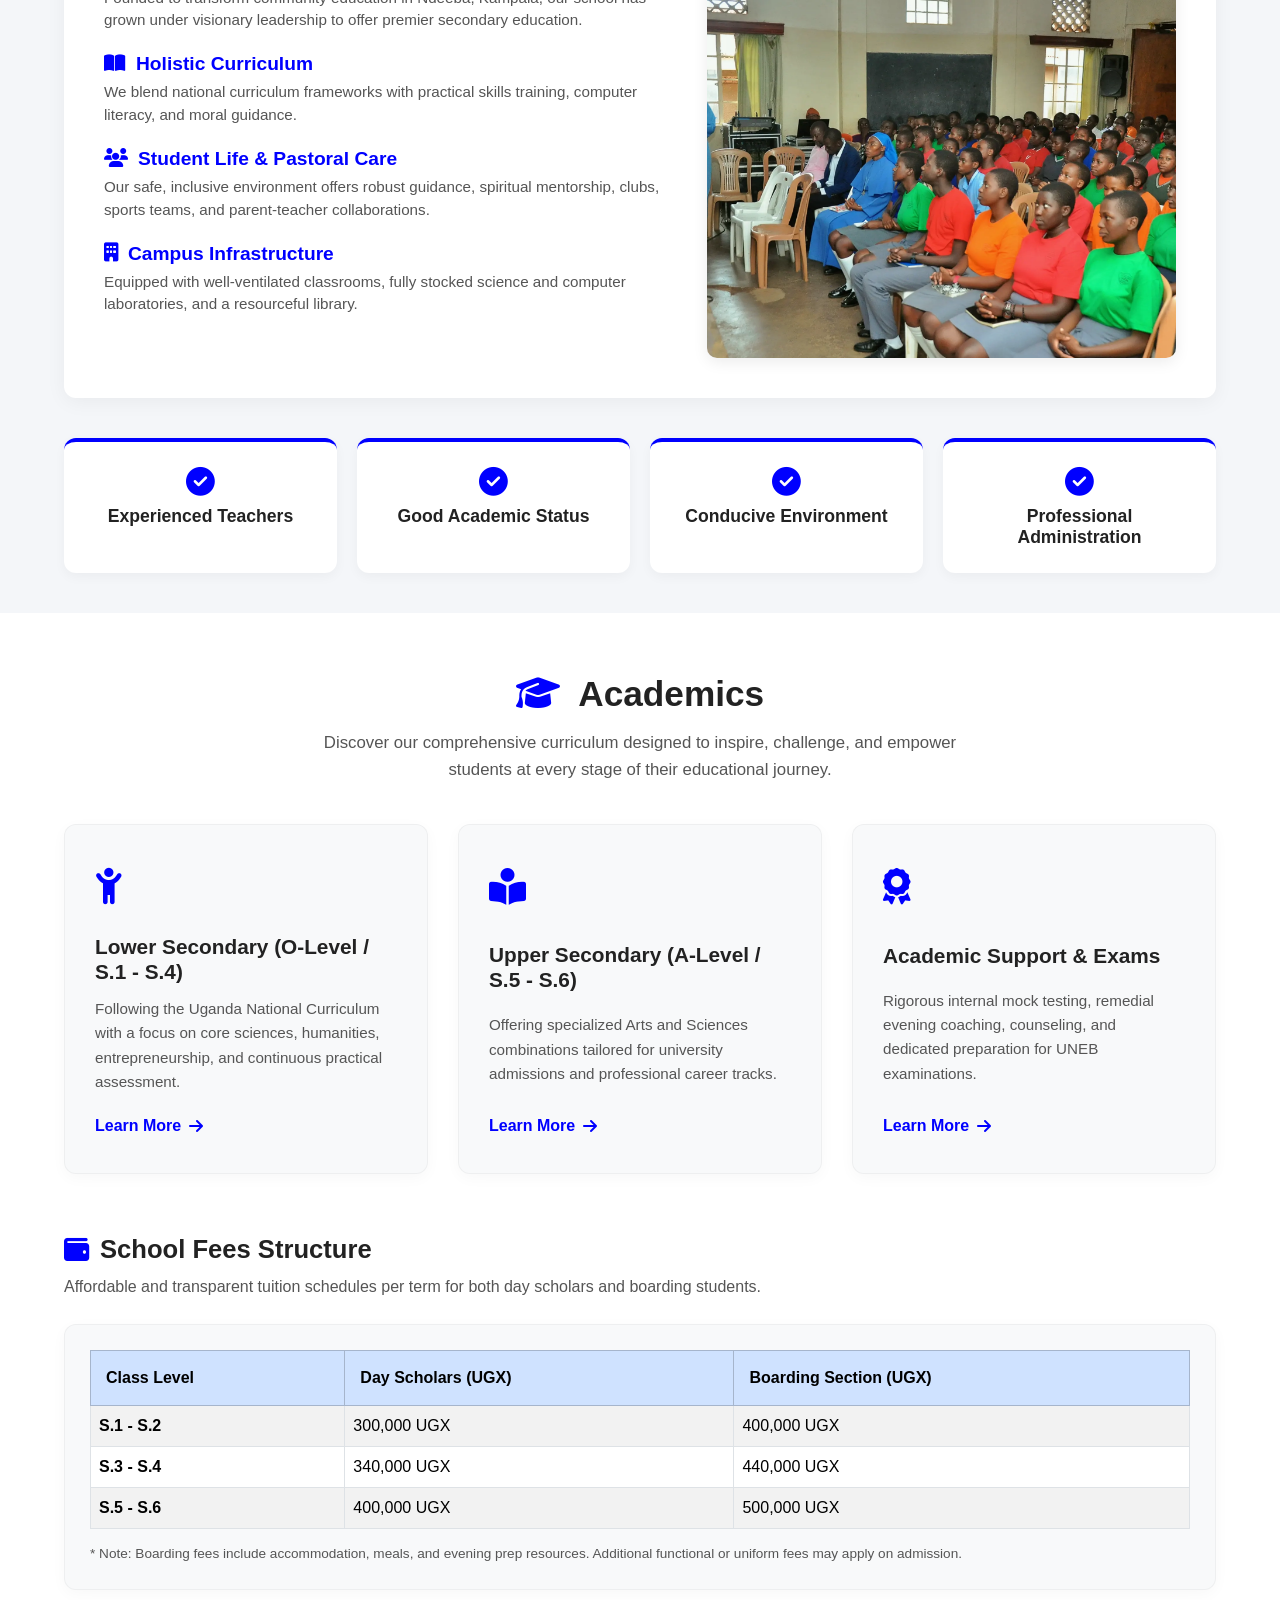
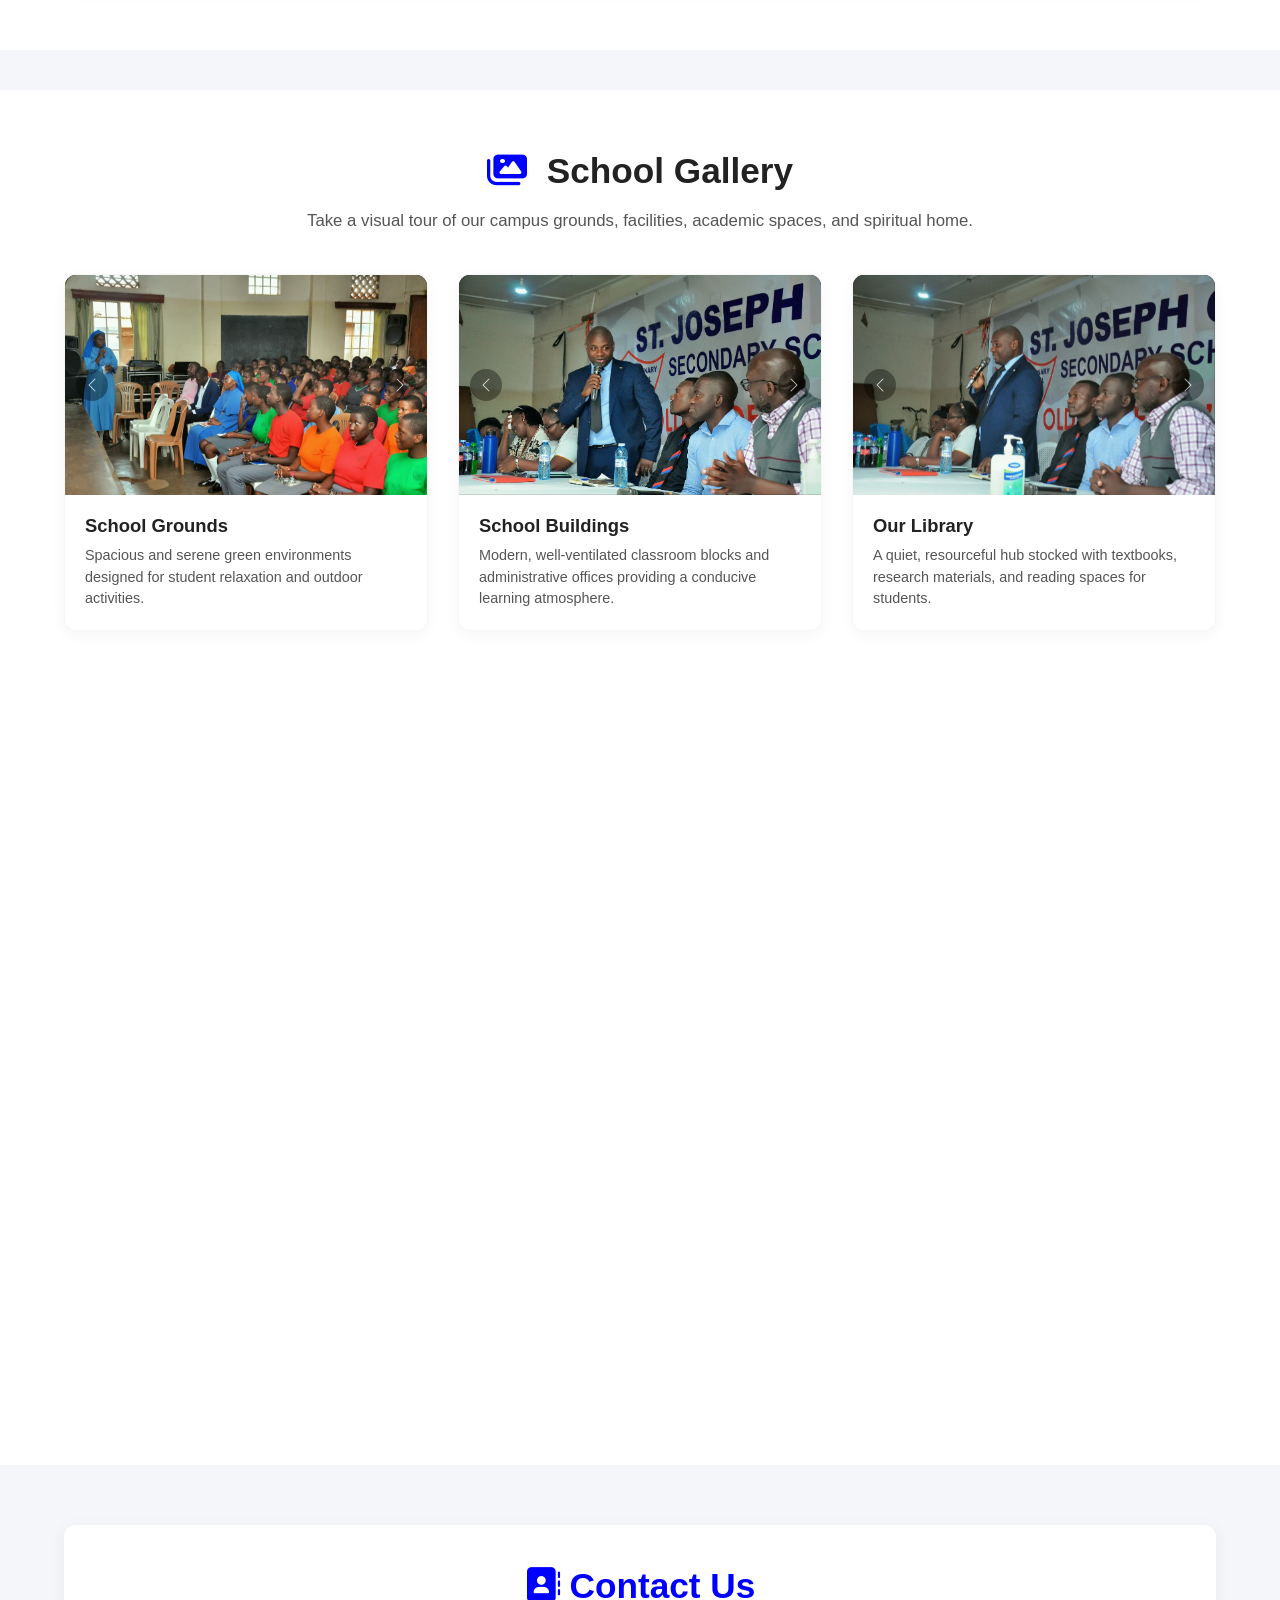
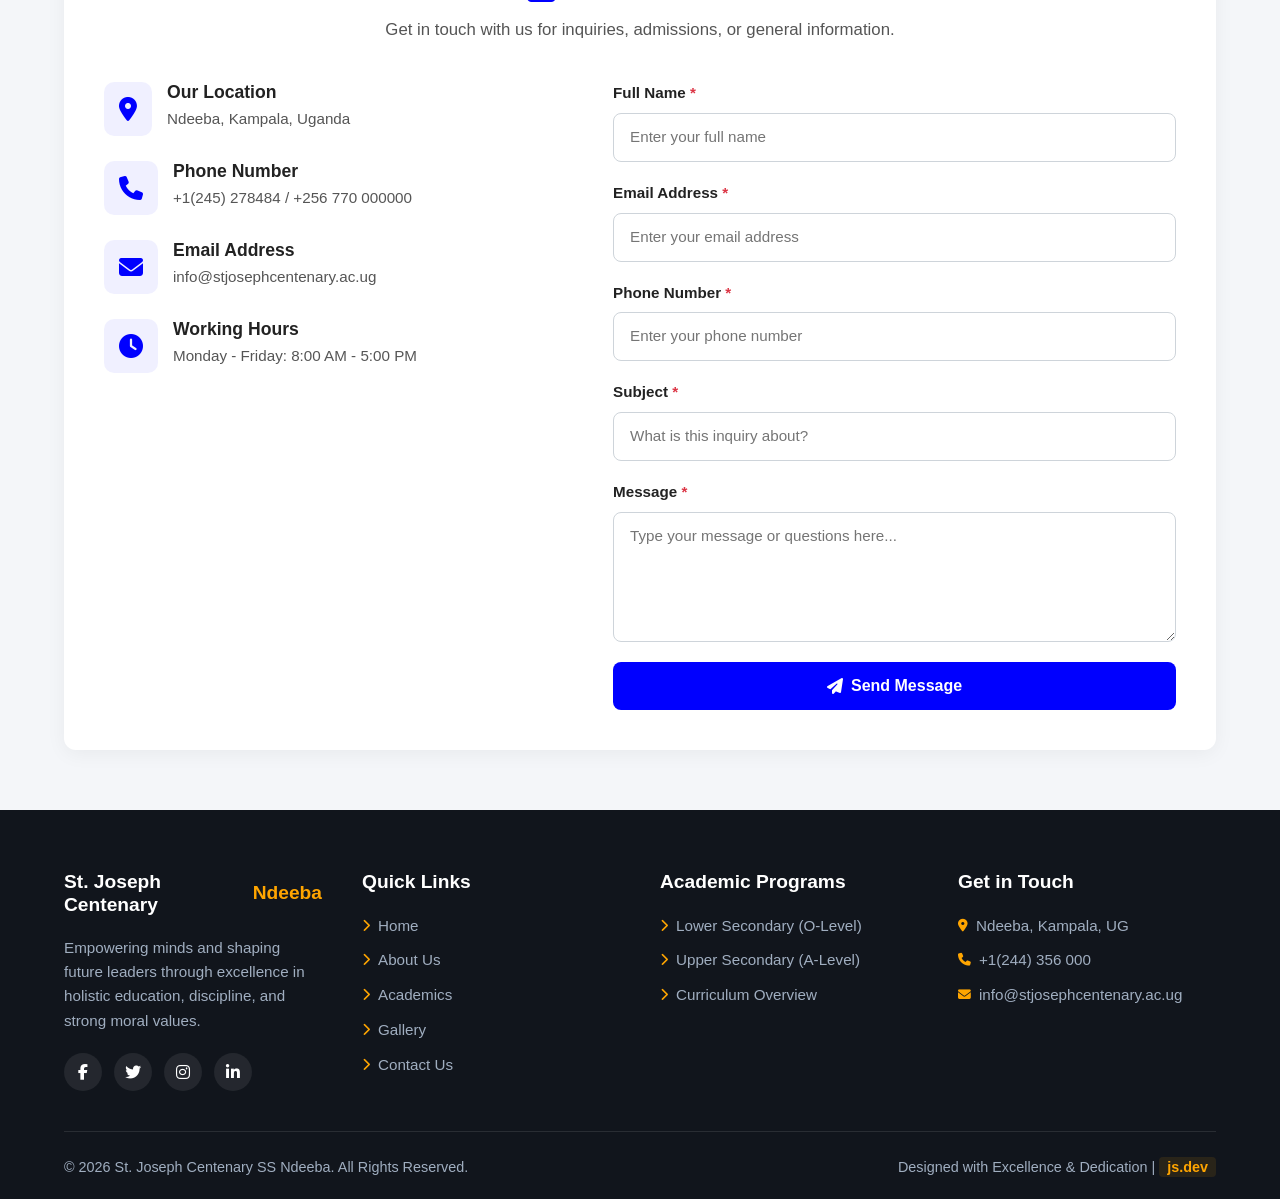
==== commit c284e3b8: "updated today" ====
--- a/index.html
+++ b/index.html
@@ -245,14 +245,26 @@
       <p class="academics-subtitle">Take a visual tour of our campus grounds, facilities, academic spaces, and spiritual home.</p>
       
       <div class="gallery-grid">
-        <!-- Gallery Item 1 -->
-        <div class="gallery-card" onclick="openLightbox('images/10.png', 'Campus Grounds', 'Spacious and serene green environments designed for student relaxation and outdoor activities.')">
-          <div class="gallery-item">
-            <img src="images/7.png" alt="Campus Grounds">
-            <div class="gallery-overlay">
-              <i class="fa-solid fa-magnifying-glass-plus"></i>
-              <h4>View Full Size</h4>
-            </div>
+        
+        <!-- Gallery Item 1: School Grounds -->
+        <div class="gallery-card">
+          <div id="groundsCarousel" class="carousel slide gallery-slider" data-bs-ride="carousel">
+            <div class="carousel-inner">
+              <div class="carousel-item active" onclick="openLightbox('images/7.png', 'School Grounds', 'Spacious and serene green environments designed for student relaxation.')">
+                <img src="images/7.png" class="d-block w-100" alt="Grounds 1">
+              </div>
+              <div class="carousel-item" onclick="openLightbox('images/10.png', 'School Grounds - Sports Field', 'Our open fields used for football, athletics, and outdoor student activities.')">
+                <img src="images/10.png" class="d-block w-100" alt="Grounds 2">
+              </div>
+            </div>
+            <button class="carousel-control-prev" type="button" data-bs-target="#groundsCarousel" data-bs-slide="prev">
+              <span class="carousel-control-prev-icon" aria-hidden="true"></span>
+              <span class="visually-hidden">Previous</span>
+            </button>
+            <button class="carousel-control-next" type="button" data-bs-target="#groundsCarousel" data-bs-slide="next">
+              <span class="carousel-control-next-icon" aria-hidden="true"></span>
+              <span class="visually-hidden">Next</span>
+            </button>
           </div>
           <div class="gallery-caption">
             <h4>School Grounds</h4>
@@ -260,14 +272,25 @@
           </div>
         </div>
 
-        <!-- Gallery Item 2 -->
-        <div class="gallery-card" onclick="openLightbox('images/2.png', 'School Buildings', 'Modern, well-ventilated classroom blocks and administrative offices providing a conducive learning atmosphere.')">
-          <div class="gallery-item">
-            <img src="images/2.png" alt="School Buildings">
-            <div class="gallery-overlay">
-              <i class="fa-solid fa-magnifying-glass-plus"></i>
-              <h4>View Full Size</h4>
-            </div>
+        <!-- Gallery Item 2: School Buildings -->
+        <div class="gallery-card">
+          <div id="buildingsCarousel" class="carousel slide gallery-slider" data-bs-ride="carousel">
+            <div class="carousel-inner">
+              <div class="carousel-item active" onclick="openLightbox('images/2.png', 'School Buildings', 'Modern, well-ventilated classroom blocks.')">
+                <img src="images/2.png" class="d-block w-100" alt="Buildings 1">
+              </div>
+              <div class="carousel-item" onclick="openLightbox('images/6.png', 'Administration Block', 'Offices and administrative suites.')">
+                <img src="images/6.png" class="d-block w-100" alt="Buildings 2">
+              </div>
+            </div>
+            <button class="carousel-control-prev" type="button" data-bs-target="#buildingsCarousel" data-bs-slide="prev">
+              <span class="carousel-control-prev-icon" aria-hidden="true"></span>
+              <span class="visually-hidden">Previous</span>
+            </button>
+            <button class="carousel-control-next" type="button" data-bs-target="#buildingsCarousel" data-bs-slide="next">
+              <span class="carousel-control-next-icon" aria-hidden="true"></span>
+              <span class="visually-hidden">Next</span>
+            </button>
           </div>
           <div class="gallery-caption">
             <h4>School Buildings</h4>
@@ -275,14 +298,25 @@
           </div>
         </div>
 
-        <!-- Gallery Item 3 -->
-        <div class="gallery-card" onclick="openLightbox('images/3.png', 'Resourceful Library', 'A quiet, resourceful hub stocked with textbooks, research materials, and reading spaces for students.')">
-          <div class="gallery-item">
-            <img src="images/3.png" alt="Library">
-            <div class="gallery-overlay">
-              <i class="fa-solid fa-magnifying-glass-plus"></i>
-              <h4>View Full Size</h4>
-            </div>
+        <!-- Gallery Item 3: Resourceful Library -->
+        <div class="gallery-card">
+          <div id="libraryCarousel" class="carousel slide gallery-slider" data-bs-ride="carousel">
+            <div class="carousel-inner">
+              <div class="carousel-item active" onclick="openLightbox('images/3.png', 'Our Library', 'A quiet, resourceful hub stocked with textbooks.')">
+                <img src="images/3.png" class="d-block w-100" alt="Library 1">
+              </div>
+              <div class="carousel-item" onclick="openLightbox('images/3.png', 'Study Desks', 'Dedicated study areas for independent research.')">
+                <img src="images/3.png" class="d-block w-100" alt="Library 2">
+              </div>
+            </div>
+            <button class="carousel-control-prev" type="button" data-bs-target="#libraryCarousel" data-bs-slide="prev">
+              <span class="carousel-control-prev-icon" aria-hidden="true"></span>
+              <span class="visually-hidden">Previous</span>
+            </button>
+            <button class="carousel-control-next" type="button" data-bs-target="#libraryCarousel" data-bs-slide="next">
+              <span class="carousel-control-next-icon" aria-hidden="true"></span>
+              <span class="visually-hidden">Next</span>
+            </button>
           </div>
           <div class="gallery-caption">
             <h4>Our Library</h4>
@@ -290,59 +324,25 @@
           </div>
         </div>
 
-        <!-- Gallery Item 4 -->
-        <div class="gallery-card" onclick="openLightbox('images/5.png', 'Computer Laboratory', 'Equipped with modern computers and high-speed internet to foster hands-on digital literacy and ICT skills.')">
-          <div class="gallery-item">
-            <img src="images/5.png" alt="Computer Laboratory">
-            <div class="gallery-overlay">
-              <i class="fa-solid fa-magnifying-glass-plus"></i>
-              <h4>View Full Size</h4>
-            </div>
-          </div>
-          <div class="gallery-caption">
-            <h4>Our Computer Laboratory</h4>
-            <p>Equipped with modern computers and high-speed internet to foster hands-on digital literacy and ICT skills.</p>
-          </div>
-        </div>
-
-
-        <div class="gallery-card" onclick="openLightbox('images/5.png', 'Computer Laboratory', 'Equipped with modern computers and high-speed internet to foster hands-on digital literacy and ICT skills.')">
-          <div class="gallery-item">
-            <img src="images/5.png" alt="Computer Laboratory">
-            <div class="gallery-overlay">
-              <i class="fa-solid fa-magnifying-glass-plus"></i>
-              <h4>View Full Size</h4>
-            </div>
-          </div>
-          <div class="gallery-caption">
-            <h4>Our Staff</h4>
-            <p>Equipped with modern computers and high-speed internet to foster hands-on digital literacy and ICT skills.</p>
-          </div>
-        </div>
-      
-        <!-- Gallery Item -->
-        <div class="gallery-card" onclick="openLightbox('images/5.png', 'Computer Laboratory', 'Equipped with modern computers and high-speed internet to foster hands-on digital literacy and ICT skills.')">
-          <div class="gallery-item">
-            <img src="images/5.png" alt="Computer Laboratory">
-            <div class="gallery-overlay">
-              <i class="fa-solid fa-magnifying-glass-plus"></i>
-              <h4>View Full Size</h4>
-            </div>
-          </div>
-          <div class="gallery-caption">
-            <h4>Co-curricullar activities</h4>
-            <p>Equipped with modern computers and high-speed internet to foster hands-on digital literacy and ICT skills.</p>
-          </div>
-        </div>
-      
-        <!-- Gallery Item -->
-        <div class="gallery-card" onclick="openLightbox('images/5.png', 'Computer Laboratory', 'Equipped with modern computers and high-speed internet to foster hands-on digital literacy and ICT skills.')">
-          <div class="gallery-item">
-            <img src="images/5.png" alt="Computer Laboratory">
-            <div class="gallery-overlay">
-              <i class="fa-solid fa-magnifying-glass-plus"></i>
-              <h4>View Full Size</h4>
-            </div>
+        <!-- Gallery Item 4: Computer Laboratory -->
+        <div class="gallery-card">
+          <div id="labCarousel" class="carousel slide gallery-slider" data-bs-ride="carousel">
+            <div class="carousel-inner">
+              <div class="carousel-item active" onclick="openLightbox('images/5.png', 'Computer Laboratory', 'Equipped with modern computers.')">
+                <img src="images/5.png" class="d-block w-100" alt="Lab 1">
+              </div>
+              <div class="carousel-item" onclick="openLightbox('images/5.png', 'ICT Practical Sessions', 'Students actively engaging in digital literacy training.')">
+                <img src="images/5.png" class="d-block w-100" alt="Lab 2">
+              </div>
+            </div>
+            <button class="carousel-control-prev" type="button" data-bs-target="#labCarousel" data-bs-slide="prev">
+              <span class="carousel-control-prev-icon" aria-hidden="true"></span>
+              <span class="visually-hidden">Previous</span>
+            </button>
+            <button class="carousel-control-next" type="button" data-bs-target="#labCarousel" data-bs-slide="next">
+              <span class="carousel-control-next-icon" aria-hidden="true"></span>
+              <span class="visually-hidden">Next</span>
+            </button>
           </div>
           <div class="gallery-caption">
             <h4>Computer Laboratory</h4>
@@ -350,20 +350,110 @@
           </div>
         </div>
 
-        <!-- Gallery Item 5 -->
-        <div class="gallery-card" onclick="openLightbox('images/6.png', 'Catholic Church', 'A peaceful spiritual sanctuary on campus dedicated to fostering moral values, prayer, and pastoral mentorship.')">
-          <div class="gallery-item">
-            <img src="images/6.png" alt="Catholic Church">
-            <div class="gallery-overlay">
-              <i class="fa-solid fa-magnifying-glass-plus"></i>
-              <h4>View Full Size</h4>
-            </div>
+        <!-- Gallery Item 5: Our Staff -->
+        <div class="gallery-card">
+          <div id="staffCarousel" class="carousel slide gallery-slider" data-bs-ride="carousel">
+            <div class="carousel-inner">
+              <div class="carousel-item active" onclick="openLightbox('images/5.png', 'Our Staff', 'Dedicated administrative and teaching faculty.')">
+                <img src="images/5.png" class="d-block w-100" alt="Staff 1">
+              </div>
+              <div class="carousel-item" onclick="openLightbox('images/5.png', 'Faculty Team', 'Professional administration members.')">
+                <img src="images/5.png" class="d-block w-100" alt="Staff 2">
+              </div>
+            </div>
+            <button class="carousel-control-prev" type="button" data-bs-target="#staffCarousel" data-bs-slide="prev">
+              <span class="carousel-control-prev-icon" aria-hidden="true"></span>
+              <span class="visually-hidden">Previous</span>
+            </button>
+            <button class="carousel-control-next" type="button" data-bs-target="#staffCarousel" data-bs-slide="next">
+              <span class="carousel-control-next-icon" aria-hidden="true"></span>
+              <span class="visually-hidden">Next</span>
+            </button>
+          </div>
+          <div class="gallery-caption">
+            <h4>Our Staff</h4>
+            <p>Professional administration and dedicated teachers committed to student success.</p>
+          </div>
+        </div>
+
+        <!-- Gallery Item 6: Co-curricular Activities -->
+        <div class="gallery-card">
+          <div id="coCurrCarousel" class="carousel slide gallery-slider" data-bs-ride="carousel">
+            <div class="carousel-inner">
+              <div class="carousel-item active" onclick="openLightbox('images/5.png', 'Co-curricular activities', 'Talent development and sports.')">
+                <img src="images/5.png" class="d-block w-100" alt="Activity 1">
+              </div>
+              <div class="carousel-item" onclick="openLightbox('images/5.png', 'Music, Dance & Drama', 'Students performing on stage.')">
+                <img src="images/5.png" class="d-block w-100" alt="Activity 2">
+              </div>
+            </div>
+            <button class="carousel-control-prev" type="button" data-bs-target="#coCurrCarousel" data-bs-slide="prev">
+              <span class="carousel-control-prev-icon" aria-hidden="true"></span>
+              <span class="visually-hidden">Previous</span>
+            </button>
+            <button class="carousel-control-next" type="button" data-bs-target="#coCurrCarousel" data-bs-slide="next">
+              <span class="carousel-control-next-icon" aria-hidden="true"></span>
+              <span class="visually-hidden">Next</span>
+            </button>
+          </div>
+          <div class="gallery-caption">
+            <h4>Co-curricular activities</h4>
+            <p>Engaging students in sports, music, debate, and club activities to build teamwork and holistic talents.</p>
+          </div>
+        </div>
+
+        <!-- Gallery Item 7: Additional Computer Laboratory -->
+        <div class="gallery-card">
+          <div id="extraLabCarousel" class="carousel slide gallery-slider" data-bs-ride="carousel">
+            <div class="carousel-inner">
+              <div class="carousel-item active" onclick="openLightbox('images/5.png', 'Computer Laboratory', 'Equipped with modern computers.')">
+                <img src="images/5.png" class="d-block w-100" alt="Extra Lab 1">
+              </div>
+              <div class="carousel-item" onclick="openLightbox('images/5.png', 'Advanced ICT Center', 'High-speed internet access.')">
+                <img src="images/5.png" class="d-block w-100" alt="Extra Lab 2">
+              </div>
+            </div>
+            <button class="carousel-control-prev" type="button" data-bs-target="#extraLabCarousel" data-bs-slide="prev">
+              <span class="carousel-control-prev-icon" aria-hidden="true"></span>
+              <span class="visually-hidden">Previous</span>
+            </button>
+            <button class="carousel-control-next" type="button" data-bs-target="#extraLabCarousel" data-bs-slide="next">
+              <span class="carousel-control-next-icon" aria-hidden="true"></span>
+              <span class="visually-hidden">Next</span>
+            </button>
+          </div>
+          <div class="gallery-caption">
+            <h4>Computer Laboratory</h4>
+            <p>Equipped with modern computers and high-speed internet to foster hands-on digital literacy and ICT skills.</p>
+          </div>
+        </div>
+
+        <!-- Gallery Item 8: Holy Mass -->
+        <div class="gallery-card">
+          <div id="churchCarousel" class="carousel slide gallery-slider" data-bs-ride="carousel">
+            <div class="carousel-inner">
+              <div class="carousel-item active" onclick="openLightbox('images/6.png', 'Catholic Church', 'A peaceful spiritual sanctuary.')">
+                <img src="images/6.png" class="d-block w-100" alt="Church 1">
+              </div>
+              <div class="carousel-item" onclick="openLightbox('images/2.png', 'Holy Mass & Worship', 'Moral values and pastoral mentorship.')">
+                <img src="images/2.png" class="d-block w-100" alt="Church 2">
+              </div>
+            </div>
+            <button class="carousel-control-prev" type="button" data-bs-target="#churchCarousel" data-bs-slide="prev">
+              <span class="carousel-control-prev-icon" aria-hidden="true"></span>
+              <span class="visually-hidden">Previous</span>
+            </button>
+            <button class="carousel-control-next" type="button" data-bs-target="#churchCarousel" data-bs-slide="next">
+              <span class="carousel-control-next-icon" aria-hidden="true"></span>
+              <span class="visually-hidden">Next</span>
+            </button>
           </div>
           <div class="gallery-caption">
             <h4>Holy Mass</h4>
             <p>A peaceful spiritual sanctuary on campus dedicated to fostering moral values, prayer, and pastoral mentorship.</p>
           </div>
         </div>
+
       </div>
     </div>
   </section>
--- a/weby.css
+++ b/weby.css
@@ -599,65 +599,51 @@
       box-shadow: 0 8px 25px rgba(0,0,0,0.08);
     }
 
-    .gallery-item {
-      position: relative;
-      overflow: hidden;
+    /* --- Gallery Card Mini Sliders Customization --- */
+    .gallery-slider {
       height: 220px;
       width: 100%;
+      background: #000;
+      position: relative;
       cursor: pointer;
-      background: #000;
-    }
-
-    .gallery-item img {
+    }
+
+    .gallery-slider .carousel-inner,
+    .gallery-slider .carousel-item {
+      height: 100%;
+    }
+
+    .gallery-slider .carousel-item img {
       width: 100%;
-      height: 100%;
+      height: 220px;
       object-fit: cover;
       transition: transform 0.5s ease, filter 0.5s ease;
     }
 
-    .gallery-overlay {
-      position: absolute;
-      top: 0;
-      left: 0;
-      width: 100%;
-      height: 100%;
-      background: rgba(0, 0, 255, 0.55);
-      display: flex;
-      flex-direction: column;
-      justify-content: center;
-      align-items: center;
-      color: #ffffff;
-      opacity: 0;
+    .gallery-slider:hover .carousel-item img {
+      transform: scale(1.05);
+      filter: brightness(0.95);
+    }
+
+    /* Make navigation arrows subtle and appear on hover */
+    .gallery-slider .carousel-control-prev,
+    .gallery-slider .carousel-control-next {
+      width: 15%;
+      opacity: 0.7;
       transition: opacity 0.3s ease;
-      gap: 8px;
-    }
-
-    .gallery-overlay i {
-      font-size: 1.8rem;
-      transform: translateY(15px);
-      transition: transform 0.3s ease;
-    }
-
-    .gallery-overlay h4 {
-      font-size: 1.1rem;
-      font-weight: 700;
-      margin: 0;
-      transform: translateY(15px);
-      transition: transform 0.3s ease;
-    }
-
-    .gallery-item:hover img {
-      transform: scale(1.1);
-      filter: brightness(0.9);
-    }
-
-    .gallery-item:hover .gallery-overlay {
+    }
+
+    .gallery-slider:hover .carousel-control-prev,
+    .gallery-slider:hover .carousel-control-next {
       opacity: 1;
     }
 
-    .gallery-item:hover .gallery-overlay i,
-    .gallery-item:hover .gallery-overlay h4 {
-      transform: translateY(0);
+    .gallery-slider .carousel-control-prev-icon,
+    .gallery-slider .carousel-control-next-icon {
+      background-color: rgba(0, 0, 0, 0.5);
+      border-radius: 50%;
+      padding: 12px;
+      background-size: 50%;
     }
 
     .gallery-caption {
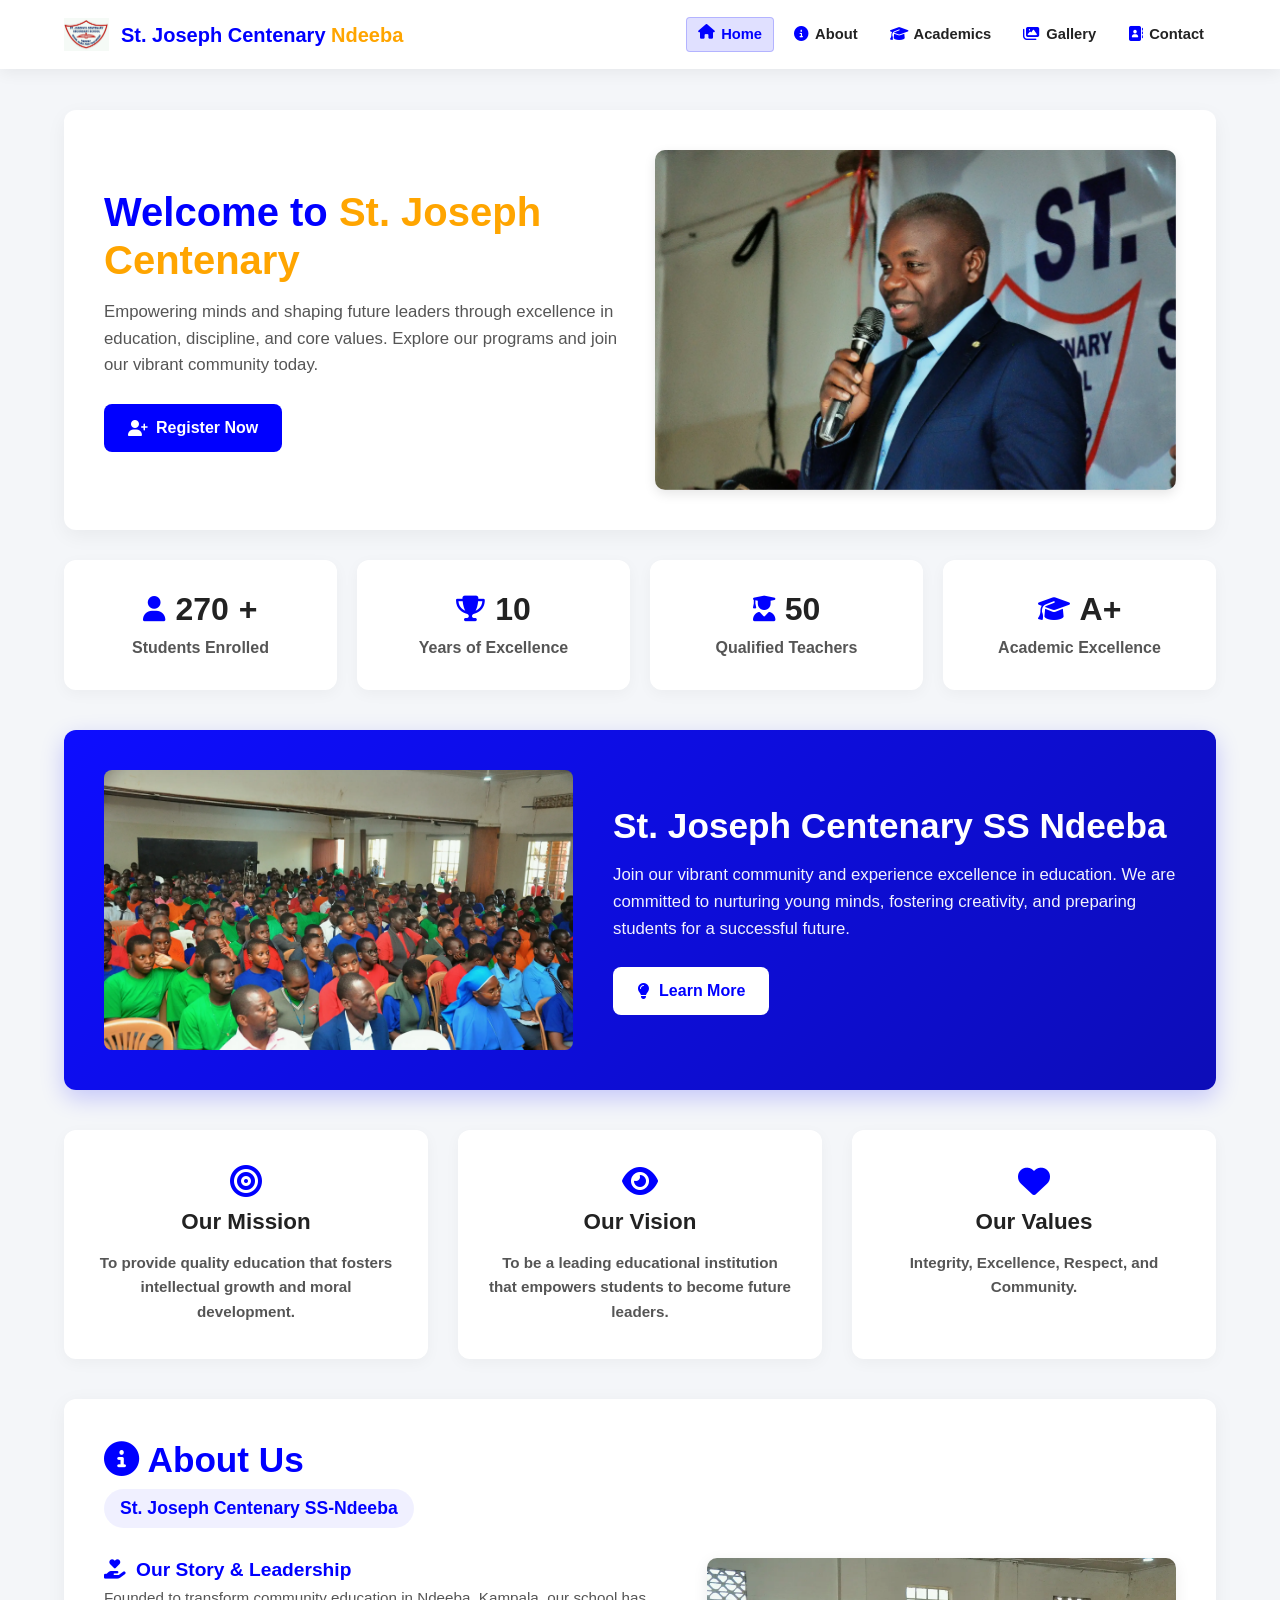
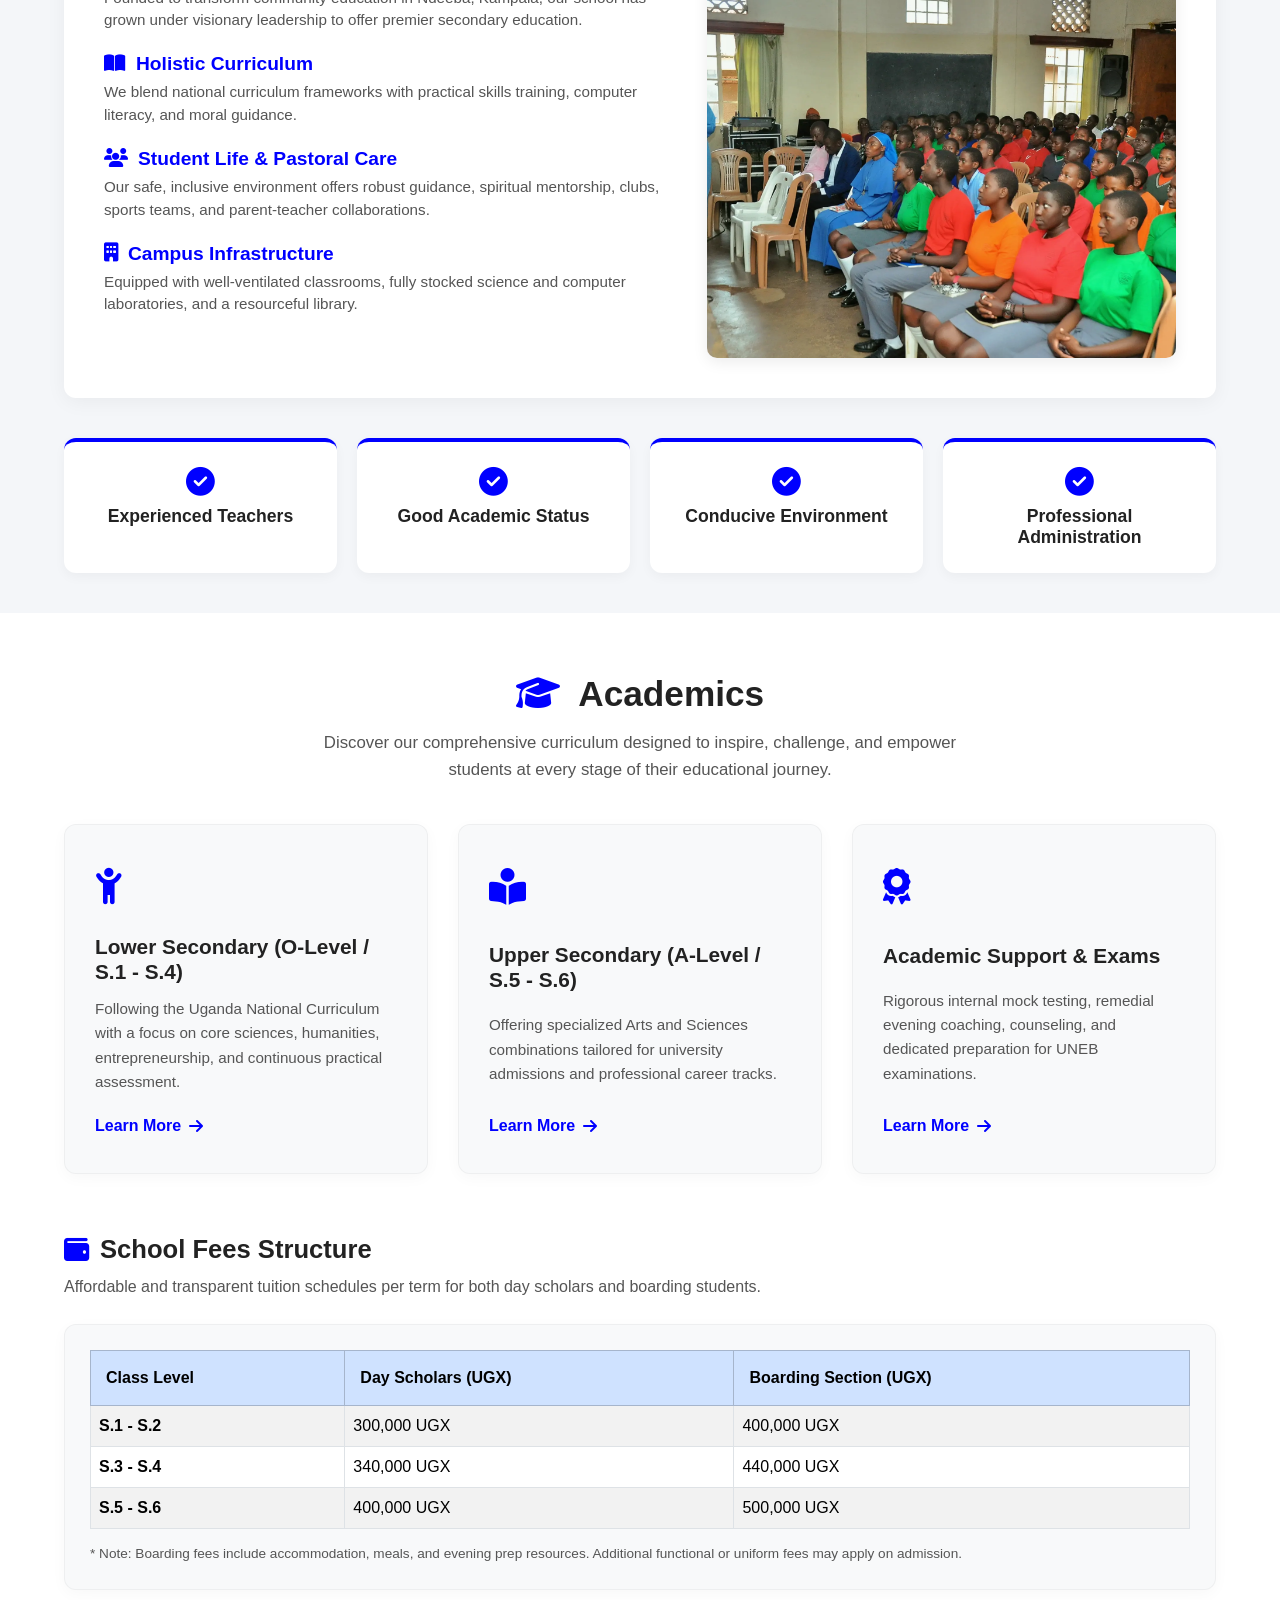
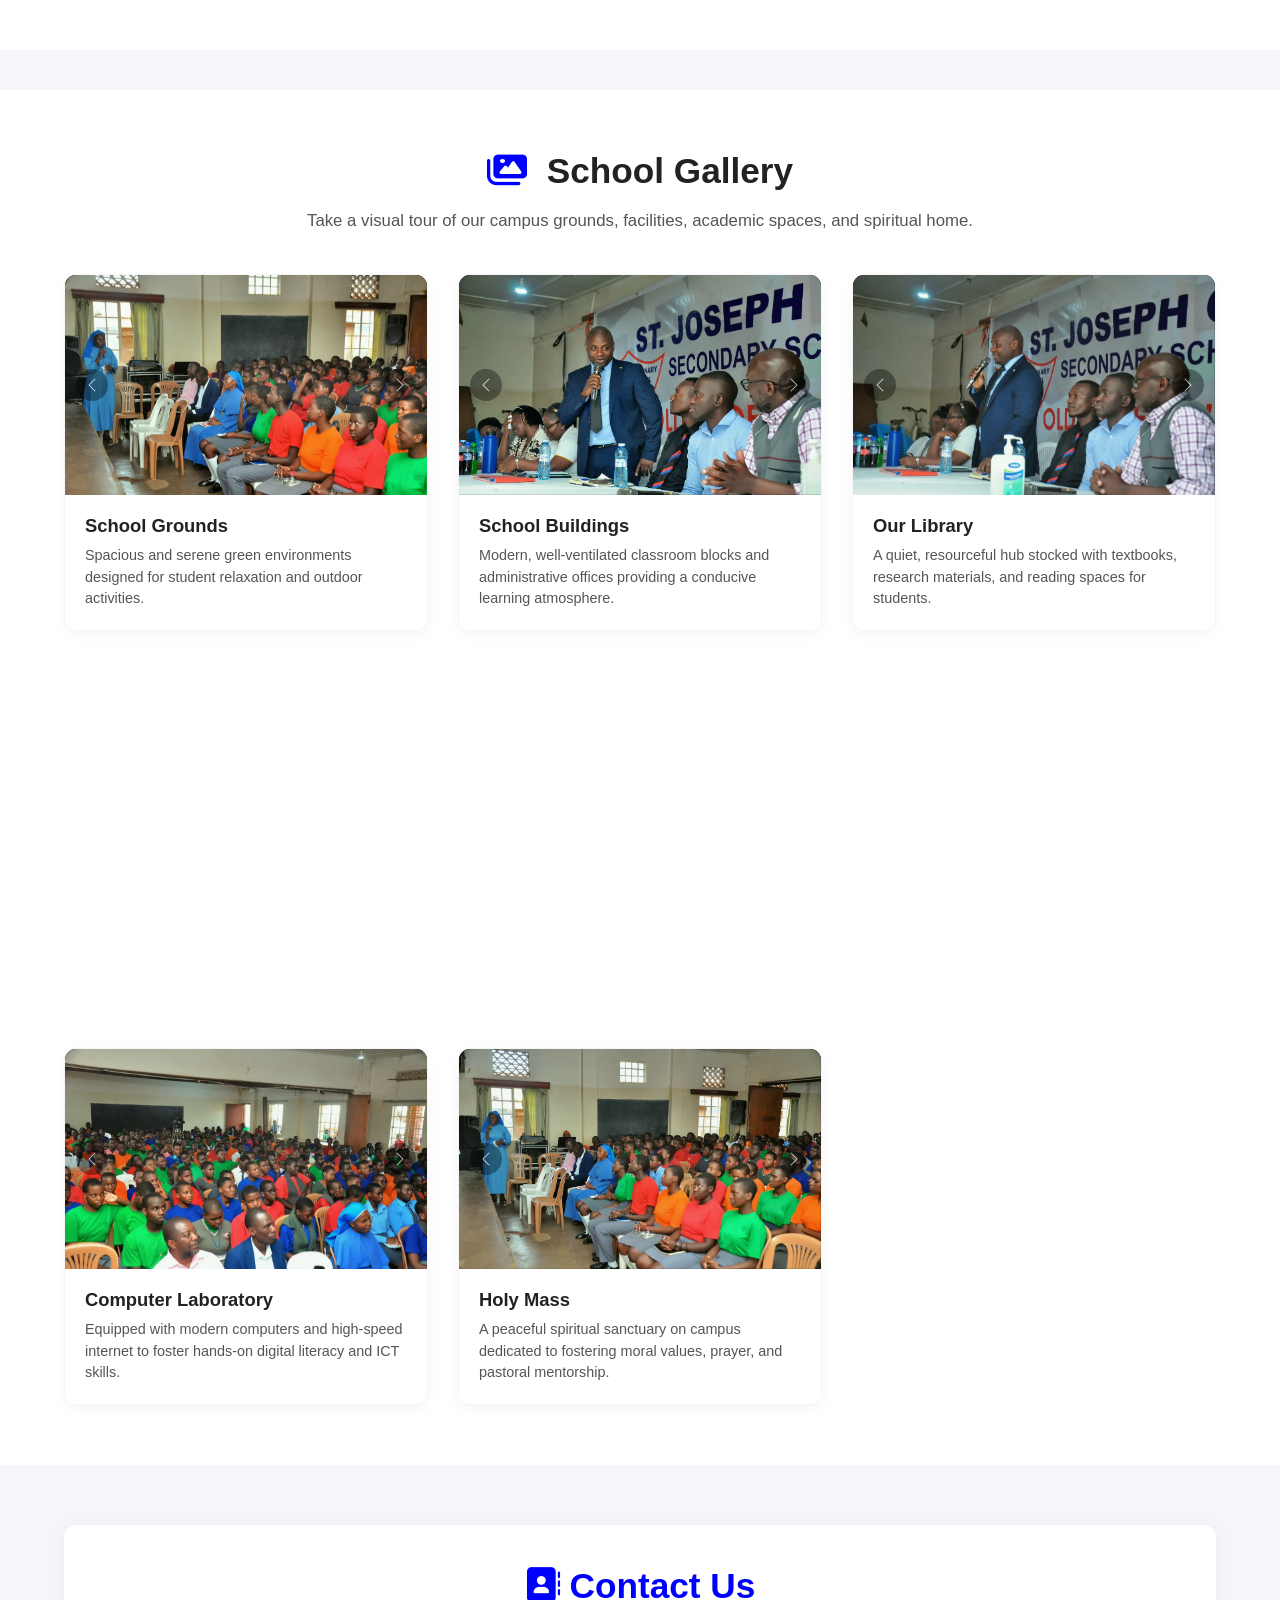
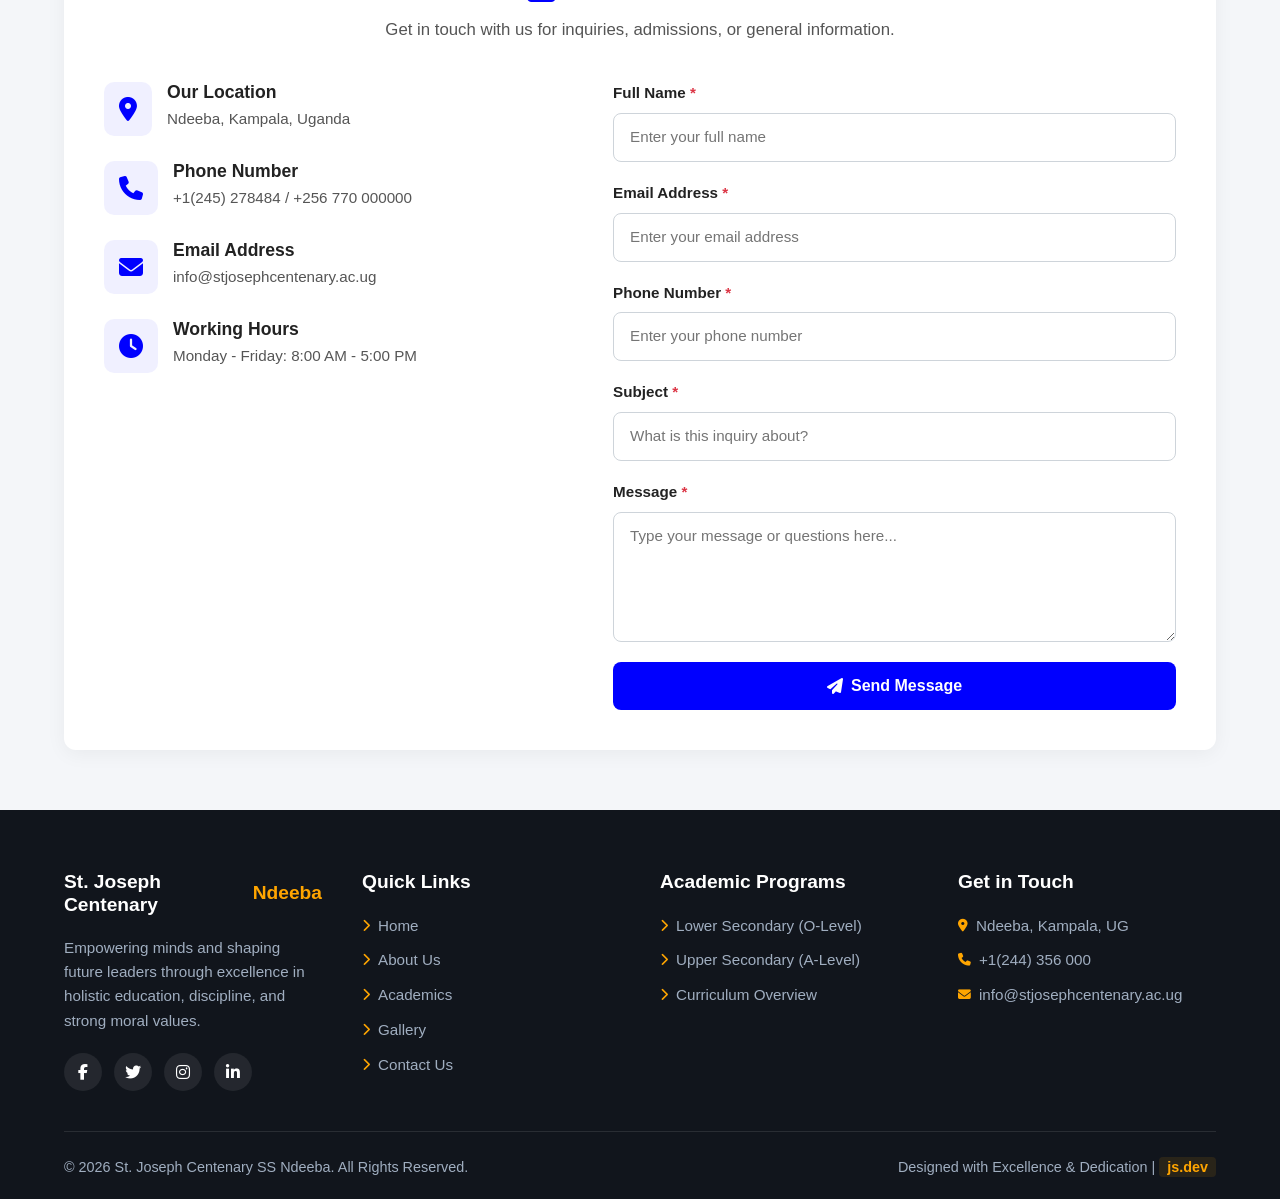
==== commit 54c88d03: "separated javascript" ====
--- a/index.html
+++ b/index.html
@@ -594,124 +594,6 @@
   <!-- Bootstrap JS Bundle -->
   <script src="https://cdn.jsdelivr.net/npm/bootstrap@5.3.3/dist/js/bootstrap.bundle.min.js"></script>
   <!-- Custom JavaScript -->
-  <script>
-    // Mobile Hamburger Toggle
-    const humberger = document.querySelector('.humberger');
-    const navLinks = document.querySelector('.nav-links');
-
-    humberger.addEventListener('click', (e) => {
-      e.stopPropagation();
-      humberger.classList.toggle('active');
-      navLinks.classList.toggle('active');
-    });
-
-    document.addEventListener('click', (e) => {
-      if (navLinks.classList.contains('active') && !navLinks.contains(e.target) && !humberger.contains(e.target)) {
-        humberger.classList.remove('active');
-        navLinks.classList.remove('active');
-      }
-    });
-
-    document.querySelectorAll('.nav-links a').forEach(link => {
-      link.addEventListener('click', () => {
-        humberger.classList.remove('active');
-        navLinks.classList.remove('active');
-      });
-    });
-
-    // Accurate Scrollspy active class on navigation
-    const sections = document.querySelectorAll('section[id], div[id="home"]');
-    const navItems = document.querySelectorAll('.nav-links .nav-item');
-
-    window.addEventListener('scroll', () => {
-      let current = '';
-      const scrollPosition = window.pageYOffset + 150;
-
-      sections.forEach(section => {
-        const sectionTop = section.offsetTop;
-        const sectionHeight = section.offsetHeight;
-        if (scrollPosition >= sectionTop && scrollPosition < sectionTop + sectionHeight) {
-          current = section.getAttribute('id');
-        }
-      });
-
-      navItems.forEach(item => {
-        item.classList.remove('active');
-        if (item.getAttribute('href') === `#${current}`) {
-          item.classList.add('active');
-        }
-      });
-    });
-
-    // JavaScript Scroll-Reveal Animation for details/cards as user scrolls
-    const revealElements = document.querySelectorAll(
-      '.academic-card, .grid-tiles, .intro-tile, .gallery-card, .about-card-main, .contact-card-main, .wlcm-container'
-    );
-
-    revealElements.forEach(el => el.classList.add('reveal'));
-
-    const revealObserver = new IntersectionObserver((entries, observer) => {
-      entries.forEach(entry => {
-        if (entry.isIntersecting) {
-          entry.target.classList.add('active');
-        }
-      });
-    }, {
-      root: null,
-      threshold: 0.12
-    });
-
-    revealElements.forEach(el => revealObserver.observe(el));
-
-    // Counter Animation with IntersectionObserver
-    const counters = document.querySelectorAll('.counter');
-    const speed = 200;
-
-    const counterObserver = new IntersectionObserver((entries, observer) => {
-      entries.forEach(entry => {
-        if (entry.isIntersecting) {
-          counters.forEach(counter => {
-            const updateCount = () => {
-              const target = +counter.getAttribute('data-target');
-              const count = +counter.innerText;
-              const inc = target / speed;
-
-              if (count < target) {
-                counter.innerText = Math.ceil(count + inc);
-                setTimeout(updateCount, 15);
-              } else {
-                counter.innerText = target;
-              }
-            };
-            updateCount();
-          });
-          observer.unobserve(entry.target);
-        }
-      });
-    }, { threshold: 0.2 });
-
-    const gridWrapper = document.querySelector('.grid-wrapper');
-    if (gridWrapper) {
-      counterObserver.observe(gridWrapper);
-    }
-
-    // Lightbox Functions
-    function openLightbox(imgSrc, titleText, descText) {
-      const modal = document.getElementById('lightboxModal');
-      const img = document.getElementById('lightboxImage');
-      const caption = document.getElementById('lightboxCaption');
-      
-      modal.style.display = 'flex';
-      img.src = imgSrc;
-      caption.innerHTML = `<strong>${titleText}</strong><br><span style="font-size: 0.9rem; font-weight: normal; color: #555;">${descText}</span>`;
-      document.body.style.overflow = 'hidden'; 
-    }
-
-    function closeLightbox() {
-      const modal = document.getElementById('lightboxModal');
-      modal.style.display = 'none';
-      document.body.style.overflow = 'auto'; 
-    }
-  </script>
+  <script src="index.js"></script>
 </body>
 </html>
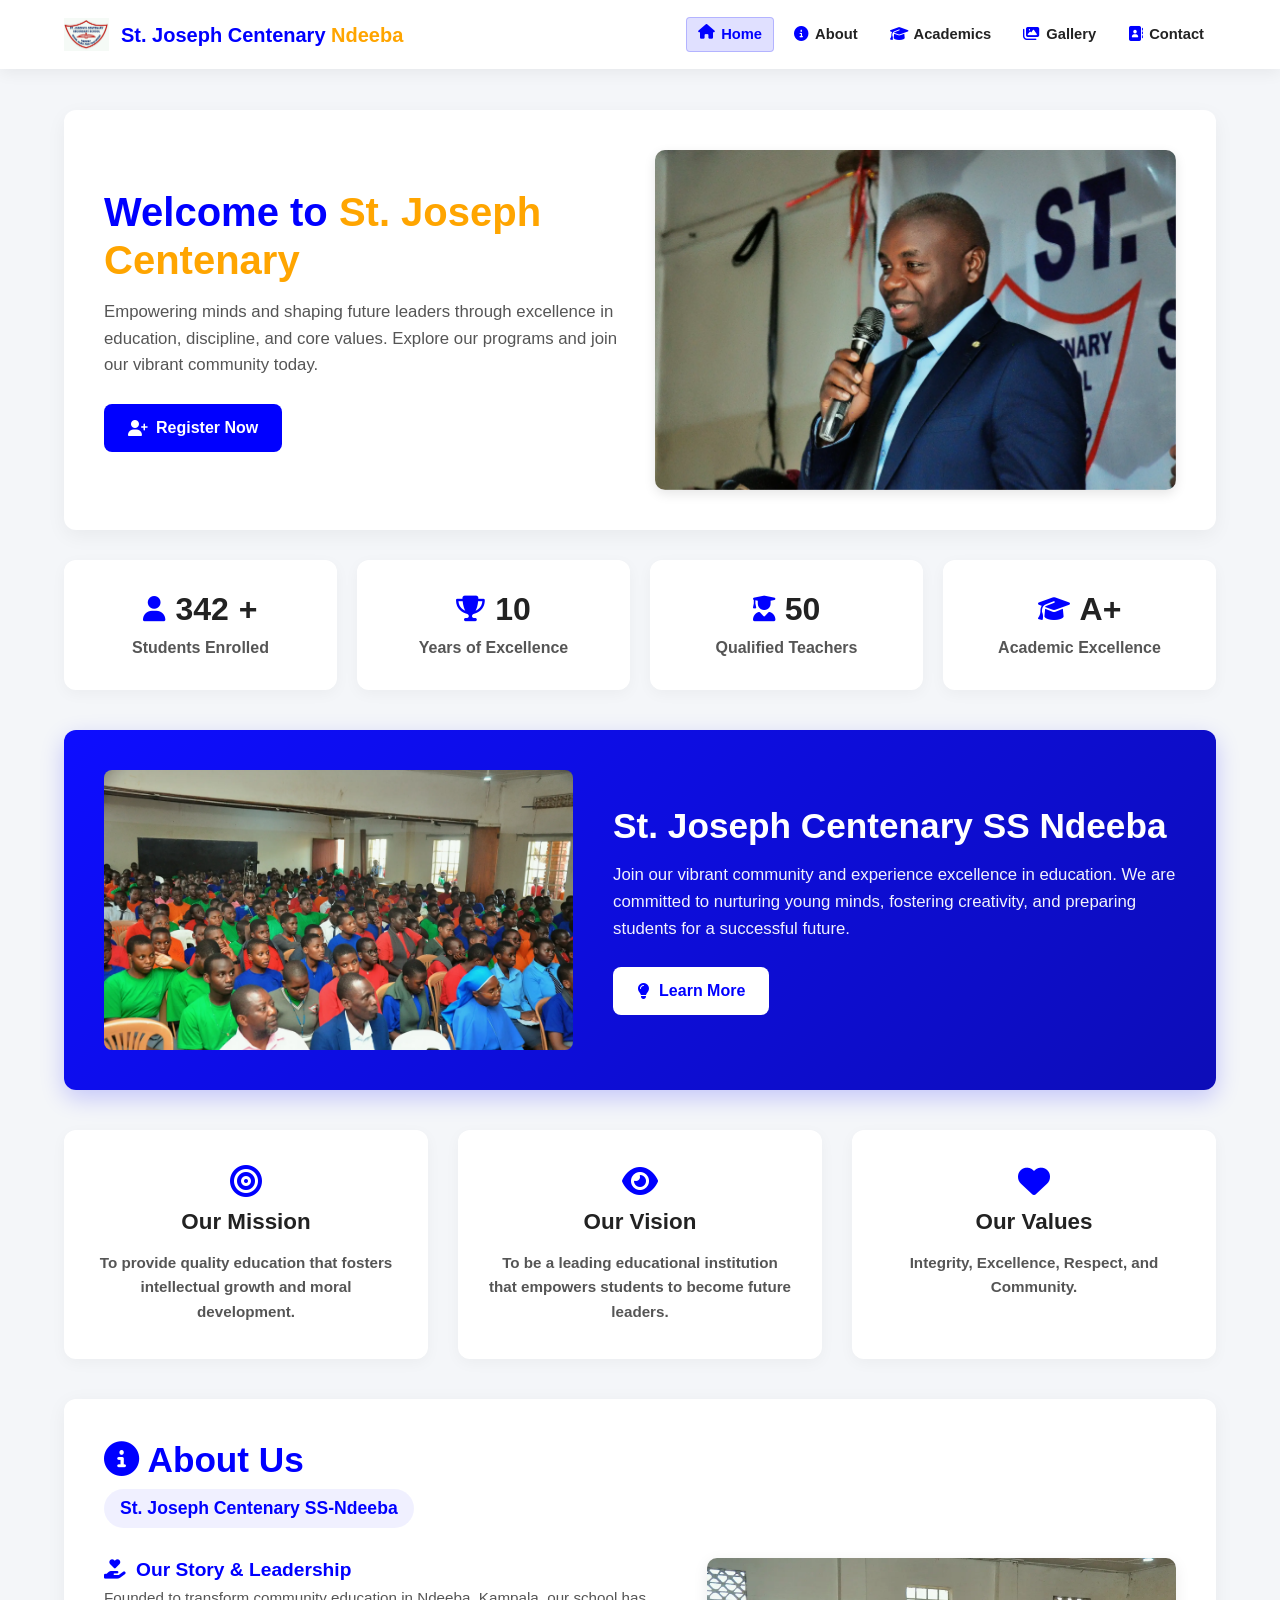
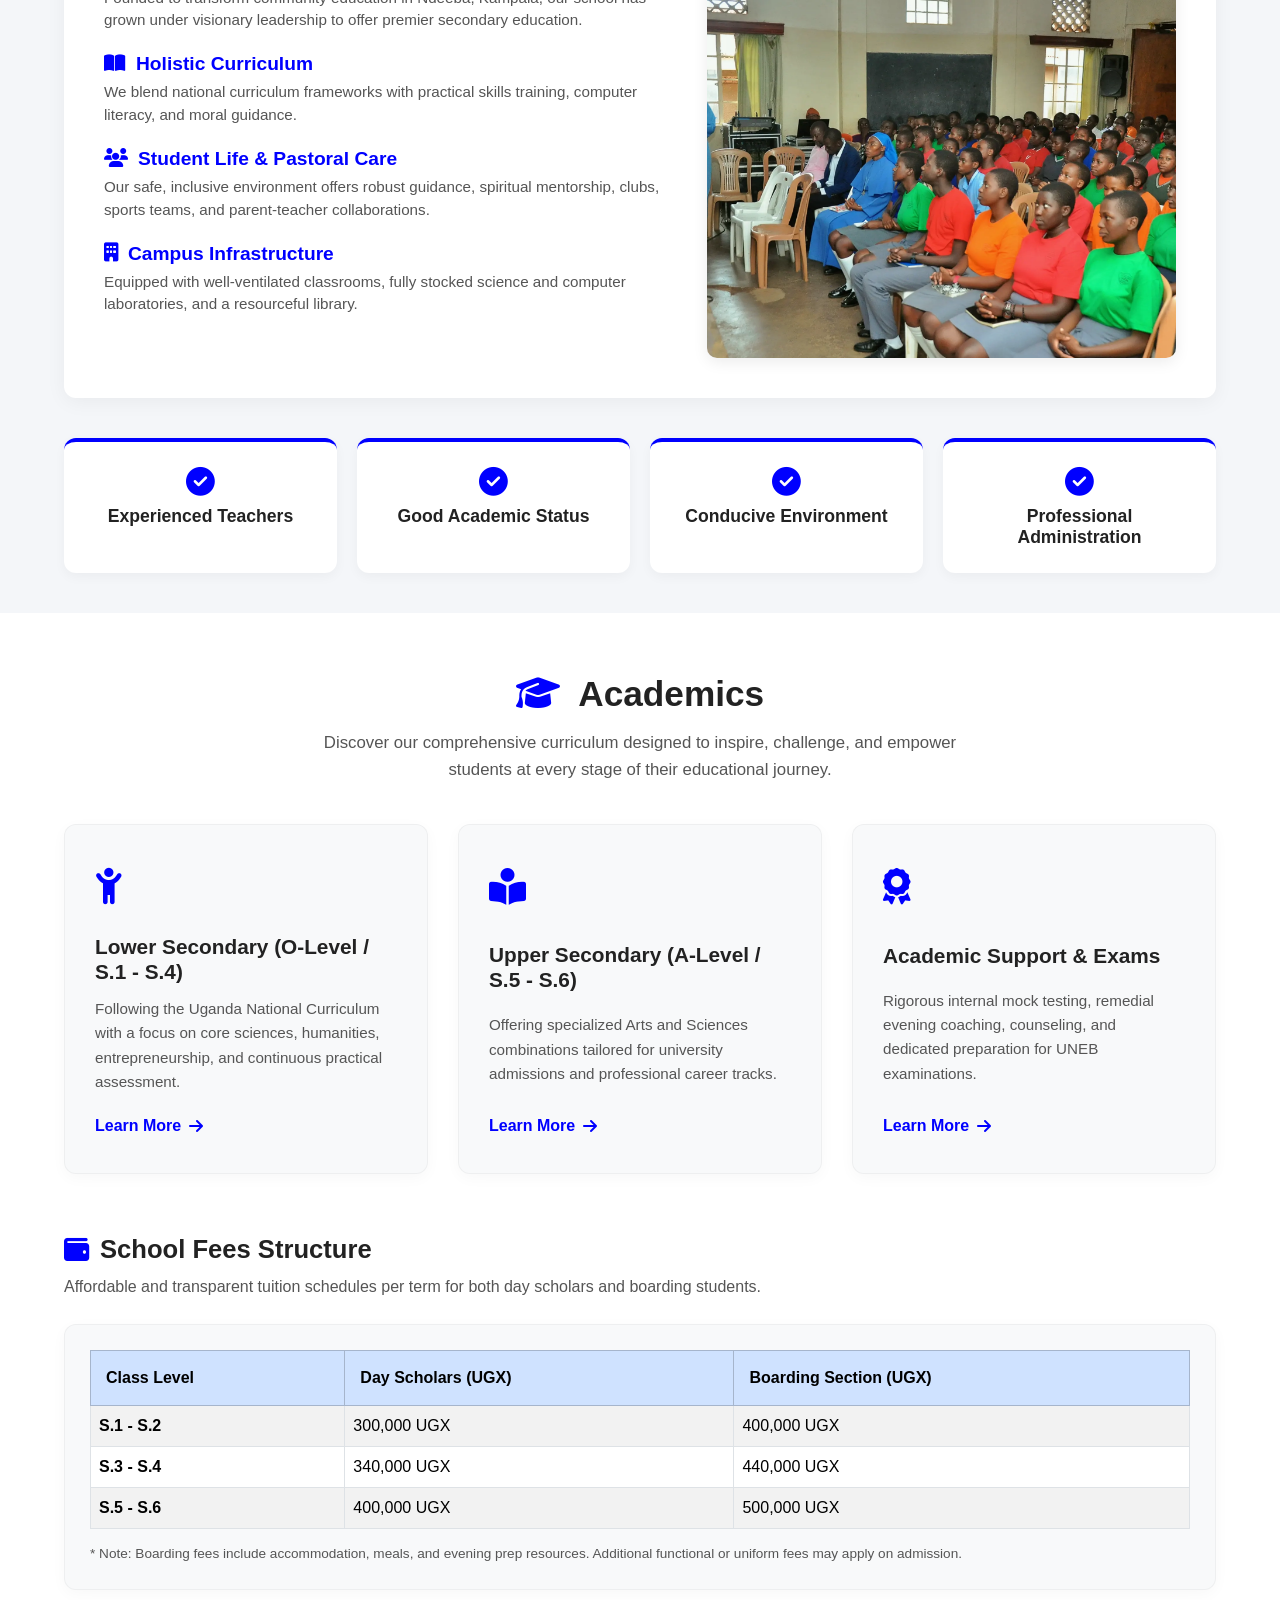
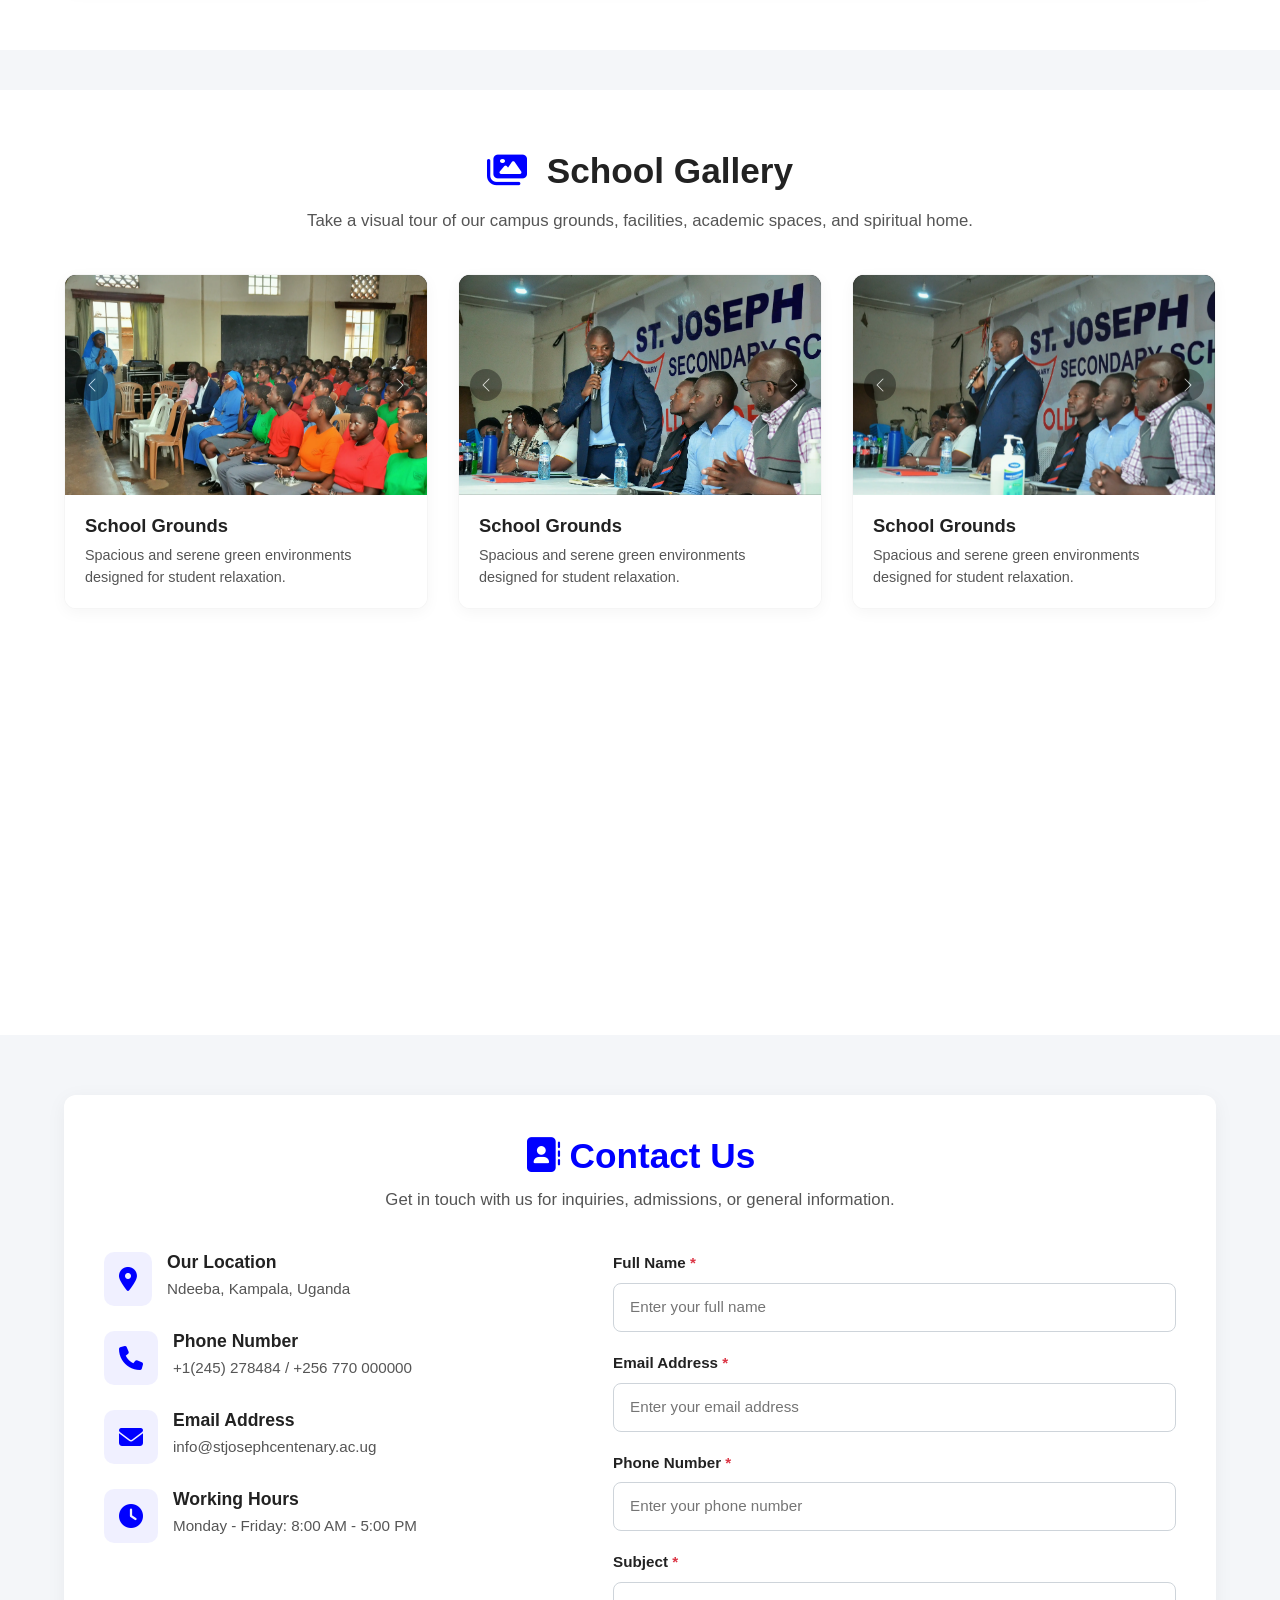
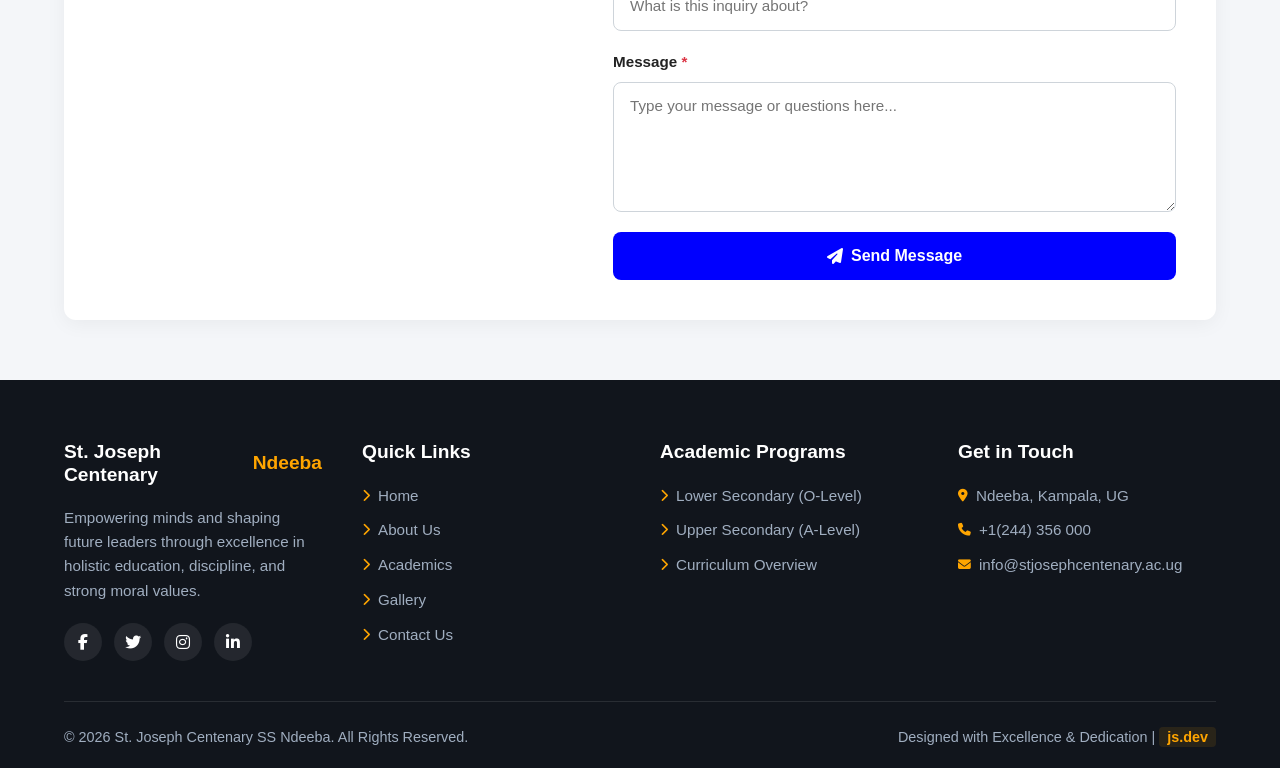
==== commit e01f05dc: "updated javascript" ====
--- a/index.html
+++ b/index.html
@@ -10,10 +10,6 @@
   <link rel="stylesheet" href="https://cdnjs.cloudflare.com/ajax/libs/font-awesome/6.5.1/css/all.min.css" integrity="sha512-DTOQO9RWCH3ppGqcWaEA1BIZOC6xxalwEsw9c2QQeAIftl+Vegovlnee1c9QX4TctnWMn13TZye+giMm8e2LwA==" crossorigin="anonymous" referrerpolicy="no-referrer" />
 
   <link rel="stylesheet" href="weby.css">
-
-  <style>
-
-  </style>
 </head>
 <body>
   <div class="container-fluid-nav">
@@ -246,211 +242,159 @@
       
       <div class="gallery-grid">
         
-        <!-- Gallery Item 1: School Grounds -->
+        <!-- Gallery Card 1 -->
         <div class="gallery-card">
-          <div id="groundsCarousel" class="carousel slide gallery-slider" data-bs-ride="carousel">
+          <div id="carousel1" class="carousel slide gallery-slider" data-bs-ride="carousel">
             <div class="carousel-inner">
               <div class="carousel-item active" onclick="openLightbox('images/7.png', 'School Grounds', 'Spacious and serene green environments designed for student relaxation.')">
-                <img src="images/7.png" class="d-block w-100" alt="Grounds 1">
-              </div>
-              <div class="carousel-item" onclick="openLightbox('images/10.png', 'School Grounds - Sports Field', 'Our open fields used for football, athletics, and outdoor student activities.')">
-                <img src="images/10.png" class="d-block w-100" alt="Grounds 2">
-              </div>
-            </div>
-            <button class="carousel-control-prev" type="button" data-bs-target="#groundsCarousel" data-bs-slide="prev">
+                <img src="images/7.png" class="d-block w-100" alt="Gallery Image 1">
+              </div>
+              <div class="carousel-item" onclick="openLightbox('images/10.png', 'School Grounds', 'Spacious and serene green environments designed for student relaxation.')">
+                <img src="images/10.png" class="d-block w-100" alt="Gallery Image 2">
+              </div>
+            </div>
+            <button class="carousel-control-prev" type="button" data-bs-target="#carousel1" data-bs-slide="prev">
               <span class="carousel-control-prev-icon" aria-hidden="true"></span>
               <span class="visually-hidden">Previous</span>
             </button>
-            <button class="carousel-control-next" type="button" data-bs-target="#groundsCarousel" data-bs-slide="next">
+            <button class="carousel-control-next" type="button" data-bs-target="#carousel1" data-bs-slide="next">
               <span class="carousel-control-next-icon" aria-hidden="true"></span>
               <span class="visually-hidden">Next</span>
             </button>
           </div>
           <div class="gallery-caption">
             <h4>School Grounds</h4>
-            <p>Spacious and serene green environments designed for student relaxation and outdoor activities.</p>
-          </div>
-        </div>
-
-        <!-- Gallery Item 2: School Buildings -->
+            <p>Spacious and serene green environments designed for student relaxation.</p>
+          </div>
+        </div>
+
+        <!-- Gallery Card 2 -->
         <div class="gallery-card">
-          <div id="buildingsCarousel" class="carousel slide gallery-slider" data-bs-ride="carousel">
+          <div id="carousel2" class="carousel slide gallery-slider" data-bs-ride="carousel">
             <div class="carousel-inner">
-              <div class="carousel-item active" onclick="openLightbox('images/2.png', 'School Buildings', 'Modern, well-ventilated classroom blocks.')">
-                <img src="images/2.png" class="d-block w-100" alt="Buildings 1">
-              </div>
-              <div class="carousel-item" onclick="openLightbox('images/6.png', 'Administration Block', 'Offices and administrative suites.')">
-                <img src="images/6.png" class="d-block w-100" alt="Buildings 2">
-              </div>
-            </div>
-            <button class="carousel-control-prev" type="button" data-bs-target="#buildingsCarousel" data-bs-slide="prev">
+              <div class="carousel-item active" onclick="openLightbox('images/2.png', 'School Grounds', 'Spacious and serene green environments designed for student relaxation.')">
+                <img src="images/2.png" class="d-block w-100" alt="Gallery Image 1">
+              </div>
+              <div class="carousel-item" onclick="openLightbox('images/6.png', 'School Grounds', 'Spacious and serene green environments designed for student relaxation.')">
+                <img src="images/6.png" class="d-block w-100" alt="Gallery Image 2">
+              </div>
+            </div>
+            <button class="carousel-control-prev" type="button" data-bs-target="#carousel2" data-bs-slide="prev">
               <span class="carousel-control-prev-icon" aria-hidden="true"></span>
               <span class="visually-hidden">Previous</span>
             </button>
-            <button class="carousel-control-next" type="button" data-bs-target="#buildingsCarousel" data-bs-slide="next">
+            <button class="carousel-control-next" type="button" data-bs-target="#carousel2" data-bs-slide="next">
               <span class="carousel-control-next-icon" aria-hidden="true"></span>
               <span class="visually-hidden">Next</span>
             </button>
           </div>
           <div class="gallery-caption">
-            <h4>School Buildings</h4>
-            <p>Modern, well-ventilated classroom blocks and administrative offices providing a conducive learning atmosphere.</p>
-          </div>
-        </div>
-
-        <!-- Gallery Item 3: Resourceful Library -->
+            <h4>School Grounds</h4>
+            <p>Spacious and serene green environments designed for student relaxation.</p>
+          </div>
+        </div>
+
+        <!-- Gallery Card 3 -->
         <div class="gallery-card">
-          <div id="libraryCarousel" class="carousel slide gallery-slider" data-bs-ride="carousel">
+          <div id="carousel3" class="carousel slide gallery-slider" data-bs-ride="carousel">
             <div class="carousel-inner">
-              <div class="carousel-item active" onclick="openLightbox('images/3.png', 'Our Library', 'A quiet, resourceful hub stocked with textbooks.')">
-                <img src="images/3.png" class="d-block w-100" alt="Library 1">
-              </div>
-              <div class="carousel-item" onclick="openLightbox('images/3.png', 'Study Desks', 'Dedicated study areas for independent research.')">
-                <img src="images/3.png" class="d-block w-100" alt="Library 2">
-              </div>
-            </div>
-            <button class="carousel-control-prev" type="button" data-bs-target="#libraryCarousel" data-bs-slide="prev">
+              <div class="carousel-item active" onclick="openLightbox('images/3.png', 'School Grounds', 'Spacious and serene green environments designed for student relaxation.')">
+                <img src="images/3.png" class="d-block w-100" alt="Gallery Image 1">
+              </div>
+              <div class="carousel-item" onclick="openLightbox('images/3.png', 'School Grounds', 'Spacious and serene green environments designed for student relaxation.')">
+                <img src="images/3.png" class="d-block w-100" alt="Gallery Image 2">
+              </div>
+            </div>
+            <button class="carousel-control-prev" type="button" data-bs-target="#carousel3" data-bs-slide="prev">
               <span class="carousel-control-prev-icon" aria-hidden="true"></span>
               <span class="visually-hidden">Previous</span>
             </button>
-            <button class="carousel-control-next" type="button" data-bs-target="#libraryCarousel" data-bs-slide="next">
+            <button class="carousel-control-next" type="button" data-bs-target="#carousel3" data-bs-slide="next">
               <span class="carousel-control-next-icon" aria-hidden="true"></span>
               <span class="visually-hidden">Next</span>
             </button>
           </div>
           <div class="gallery-caption">
-            <h4>Our Library</h4>
-            <p>A quiet, resourceful hub stocked with textbooks, research materials, and reading spaces for students.</p>
-          </div>
-        </div>
-
-        <!-- Gallery Item 4: Computer Laboratory -->
+            <h4>School Grounds</h4>
+            <p>Spacious and serene green environments designed for student relaxation.</p>
+          </div>
+        </div>
+
+        <!-- Gallery Card 4 -->
         <div class="gallery-card">
-          <div id="labCarousel" class="carousel slide gallery-slider" data-bs-ride="carousel">
+          <div id="carousel4" class="carousel slide gallery-slider" data-bs-ride="carousel">
             <div class="carousel-inner">
-              <div class="carousel-item active" onclick="openLightbox('images/5.png', 'Computer Laboratory', 'Equipped with modern computers.')">
-                <img src="images/5.png" class="d-block w-100" alt="Lab 1">
-              </div>
-              <div class="carousel-item" onclick="openLightbox('images/5.png', 'ICT Practical Sessions', 'Students actively engaging in digital literacy training.')">
-                <img src="images/5.png" class="d-block w-100" alt="Lab 2">
-              </div>
-            </div>
-            <button class="carousel-control-prev" type="button" data-bs-target="#labCarousel" data-bs-slide="prev">
+              <div class="carousel-item active" onclick="openLightbox('images/5.png', 'School Grounds', 'Spacious and serene green environments designed for student relaxation.')">
+                <img src="images/5.png" class="d-block w-100" alt="Gallery Image 1">
+              </div>
+              <div class="carousel-item" onclick="openLightbox('images/5.png', 'School Grounds', 'Spacious and serene green environments designed for student relaxation.')">
+                <img src="images/5.png" class="d-block w-100" alt="Gallery Image 2">
+              </div>
+            </div>
+            <button class="carousel-control-prev" type="button" data-bs-target="#carousel4" data-bs-slide="prev">
               <span class="carousel-control-prev-icon" aria-hidden="true"></span>
               <span class="visually-hidden">Previous</span>
             </button>
-            <button class="carousel-control-next" type="button" data-bs-target="#labCarousel" data-bs-slide="next">
+            <button class="carousel-control-next" type="button" data-bs-target="#carousel4" data-bs-slide="next">
               <span class="carousel-control-next-icon" aria-hidden="true"></span>
               <span class="visually-hidden">Next</span>
             </button>
           </div>
           <div class="gallery-caption">
-            <h4>Computer Laboratory</h4>
-            <p>Equipped with modern computers and high-speed internet to foster hands-on digital literacy and ICT skills.</p>
-          </div>
-        </div>
-
-        <!-- Gallery Item 5: Our Staff -->
+            <h4>School Grounds</h4>
+            <p>Spacious and serene green environments designed for student relaxation.</p>
+          </div>
+        </div>
+
+        <!-- Gallery Card 5 -->
         <div class="gallery-card">
-          <div id="staffCarousel" class="carousel slide gallery-slider" data-bs-ride="carousel">
+          <div id="carousel5" class="carousel slide gallery-slider" data-bs-ride="carousel">
             <div class="carousel-inner">
-              <div class="carousel-item active" onclick="openLightbox('images/5.png', 'Our Staff', 'Dedicated administrative and teaching faculty.')">
-                <img src="images/5.png" class="d-block w-100" alt="Staff 1">
-              </div>
-              <div class="carousel-item" onclick="openLightbox('images/5.png', 'Faculty Team', 'Professional administration members.')">
-                <img src="images/5.png" class="d-block w-100" alt="Staff 2">
-              </div>
-            </div>
-            <button class="carousel-control-prev" type="button" data-bs-target="#staffCarousel" data-bs-slide="prev">
+              <div class="carousel-item active" onclick="openLightbox('images/10.png', 'School Grounds', 'Spacious and serene green environments designed for student relaxation.')">
+                <img src="images/10.png" class="d-block w-100" alt="Gallery Image 1">
+              </div>
+              <div class="carousel-item" onclick="openLightbox('images/7.png', 'School Grounds', 'Spacious and serene green environments designed for student relaxation.')">
+                <img src="images/7.png" class="d-block w-100" alt="Gallery Image 2">
+              </div>
+            </div>
+            <button class="carousel-control-prev" type="button" data-bs-target="#carousel5" data-bs-slide="prev">
               <span class="carousel-control-prev-icon" aria-hidden="true"></span>
               <span class="visually-hidden">Previous</span>
             </button>
-            <button class="carousel-control-next" type="button" data-bs-target="#staffCarousel" data-bs-slide="next">
+            <button class="carousel-control-next" type="button" data-bs-target="#carousel5" data-bs-slide="next">
               <span class="carousel-control-next-icon" aria-hidden="true"></span>
               <span class="visually-hidden">Next</span>
             </button>
           </div>
           <div class="gallery-caption">
-            <h4>Our Staff</h4>
-            <p>Professional administration and dedicated teachers committed to student success.</p>
-          </div>
-        </div>
-
-        <!-- Gallery Item 6: Co-curricular Activities -->
+            <h4>School Grounds</h4>
+            <p>Spacious and serene green environments designed for student relaxation.</p>
+          </div>
+        </div>
+
+        <!-- Gallery Card 6 -->
         <div class="gallery-card">
-          <div id="coCurrCarousel" class="carousel slide gallery-slider" data-bs-ride="carousel">
+          <div id="carousel6" class="carousel slide gallery-slider" data-bs-ride="carousel">
             <div class="carousel-inner">
-              <div class="carousel-item active" onclick="openLightbox('images/5.png', 'Co-curricular activities', 'Talent development and sports.')">
-                <img src="images/5.png" class="d-block w-100" alt="Activity 1">
-              </div>
-              <div class="carousel-item" onclick="openLightbox('images/5.png', 'Music, Dance & Drama', 'Students performing on stage.')">
-                <img src="images/5.png" class="d-block w-100" alt="Activity 2">
-              </div>
-            </div>
-            <button class="carousel-control-prev" type="button" data-bs-target="#coCurrCarousel" data-bs-slide="prev">
+              <div class="carousel-item active" onclick="openLightbox('images/6.png', 'School Grounds', 'Spacious and serene green environments designed for student relaxation.')">
+                <img src="images/6.png" class="d-block w-100" alt="Gallery Image 1">
+              </div>
+              <div class="carousel-item" onclick="openLightbox('images/2.png', 'School Grounds', 'Spacious and serene green environments designed for student relaxation.')">
+                <img src="images/2.png" class="d-block w-100" alt="Gallery Image 2">
+              </div>
+            </div>
+            <button class="carousel-control-prev" type="button" data-bs-target="#carousel6" data-bs-slide="prev">
               <span class="carousel-control-prev-icon" aria-hidden="true"></span>
               <span class="visually-hidden">Previous</span>
             </button>
-            <button class="carousel-control-next" type="button" data-bs-target="#coCurrCarousel" data-bs-slide="next">
+            <button class="carousel-control-next" type="button" data-bs-target="#carousel6" data-bs-slide="next">
               <span class="carousel-control-next-icon" aria-hidden="true"></span>
               <span class="visually-hidden">Next</span>
             </button>
           </div>
           <div class="gallery-caption">
-            <h4>Co-curricular activities</h4>
-            <p>Engaging students in sports, music, debate, and club activities to build teamwork and holistic talents.</p>
-          </div>
-        </div>
-
-        <!-- Gallery Item 7: Additional Computer Laboratory -->
-        <div class="gallery-card">
-          <div id="extraLabCarousel" class="carousel slide gallery-slider" data-bs-ride="carousel">
-            <div class="carousel-inner">
-              <div class="carousel-item active" onclick="openLightbox('images/5.png', 'Computer Laboratory', 'Equipped with modern computers.')">
-                <img src="images/5.png" class="d-block w-100" alt="Extra Lab 1">
-              </div>
-              <div class="carousel-item" onclick="openLightbox('images/5.png', 'Advanced ICT Center', 'High-speed internet access.')">
-                <img src="images/5.png" class="d-block w-100" alt="Extra Lab 2">
-              </div>
-            </div>
-            <button class="carousel-control-prev" type="button" data-bs-target="#extraLabCarousel" data-bs-slide="prev">
-              <span class="carousel-control-prev-icon" aria-hidden="true"></span>
-              <span class="visually-hidden">Previous</span>
-            </button>
-            <button class="carousel-control-next" type="button" data-bs-target="#extraLabCarousel" data-bs-slide="next">
-              <span class="carousel-control-next-icon" aria-hidden="true"></span>
-              <span class="visually-hidden">Next</span>
-            </button>
-          </div>
-          <div class="gallery-caption">
-            <h4>Computer Laboratory</h4>
-            <p>Equipped with modern computers and high-speed internet to foster hands-on digital literacy and ICT skills.</p>
-          </div>
-        </div>
-
-        <!-- Gallery Item 8: Holy Mass -->
-        <div class="gallery-card">
-          <div id="churchCarousel" class="carousel slide gallery-slider" data-bs-ride="carousel">
-            <div class="carousel-inner">
-              <div class="carousel-item active" onclick="openLightbox('images/6.png', 'Catholic Church', 'A peaceful spiritual sanctuary.')">
-                <img src="images/6.png" class="d-block w-100" alt="Church 1">
-              </div>
-              <div class="carousel-item" onclick="openLightbox('images/2.png', 'Holy Mass & Worship', 'Moral values and pastoral mentorship.')">
-                <img src="images/2.png" class="d-block w-100" alt="Church 2">
-              </div>
-            </div>
-            <button class="carousel-control-prev" type="button" data-bs-target="#churchCarousel" data-bs-slide="prev">
-              <span class="carousel-control-prev-icon" aria-hidden="true"></span>
-              <span class="visually-hidden">Previous</span>
-            </button>
-            <button class="carousel-control-next" type="button" data-bs-target="#churchCarousel" data-bs-slide="next">
-              <span class="carousel-control-next-icon" aria-hidden="true"></span>
-              <span class="visually-hidden">Next</span>
-            </button>
-          </div>
-          <div class="gallery-caption">
-            <h4>Holy Mass</h4>
-            <p>A peaceful spiritual sanctuary on campus dedicated to fostering moral values, prayer, and pastoral mentorship.</p>
+            <h4>School Grounds</h4>
+            <p>Spacious and serene green environments designed for student relaxation.</p>
           </div>
         </div>
 
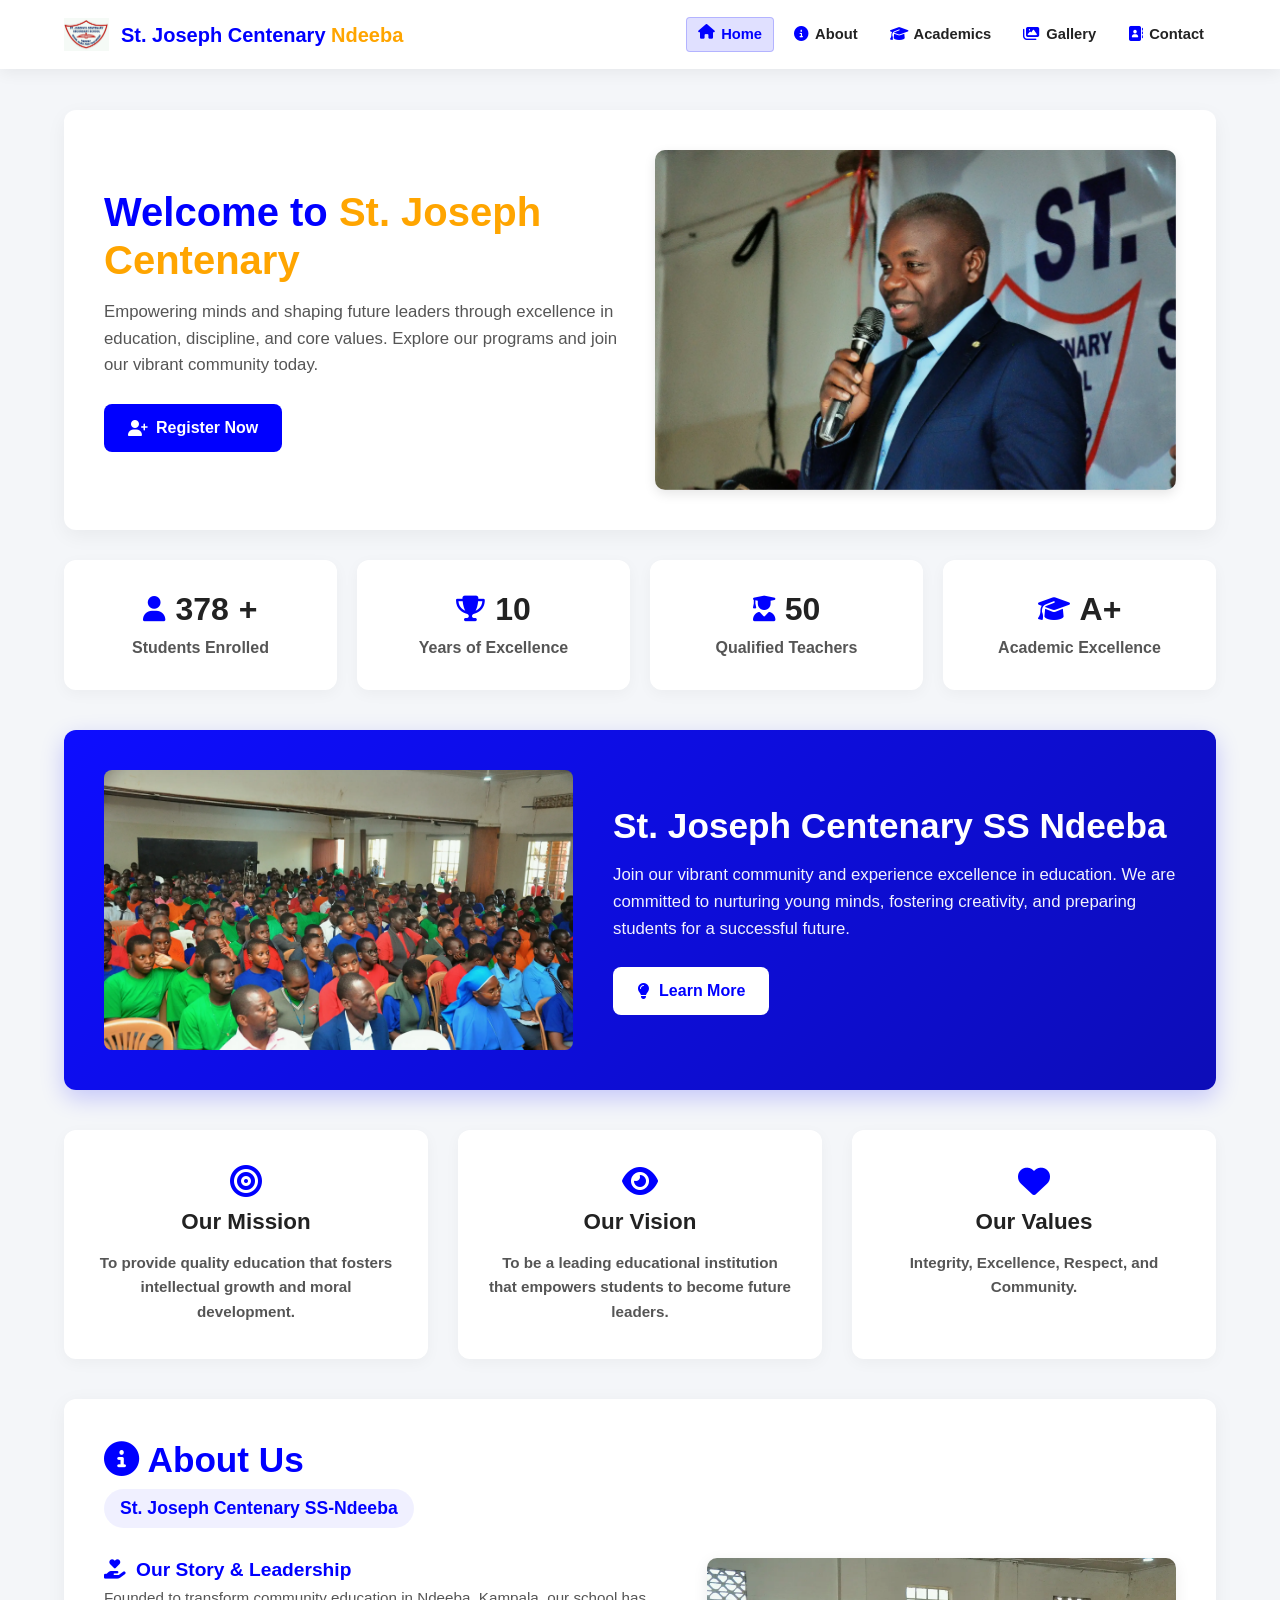
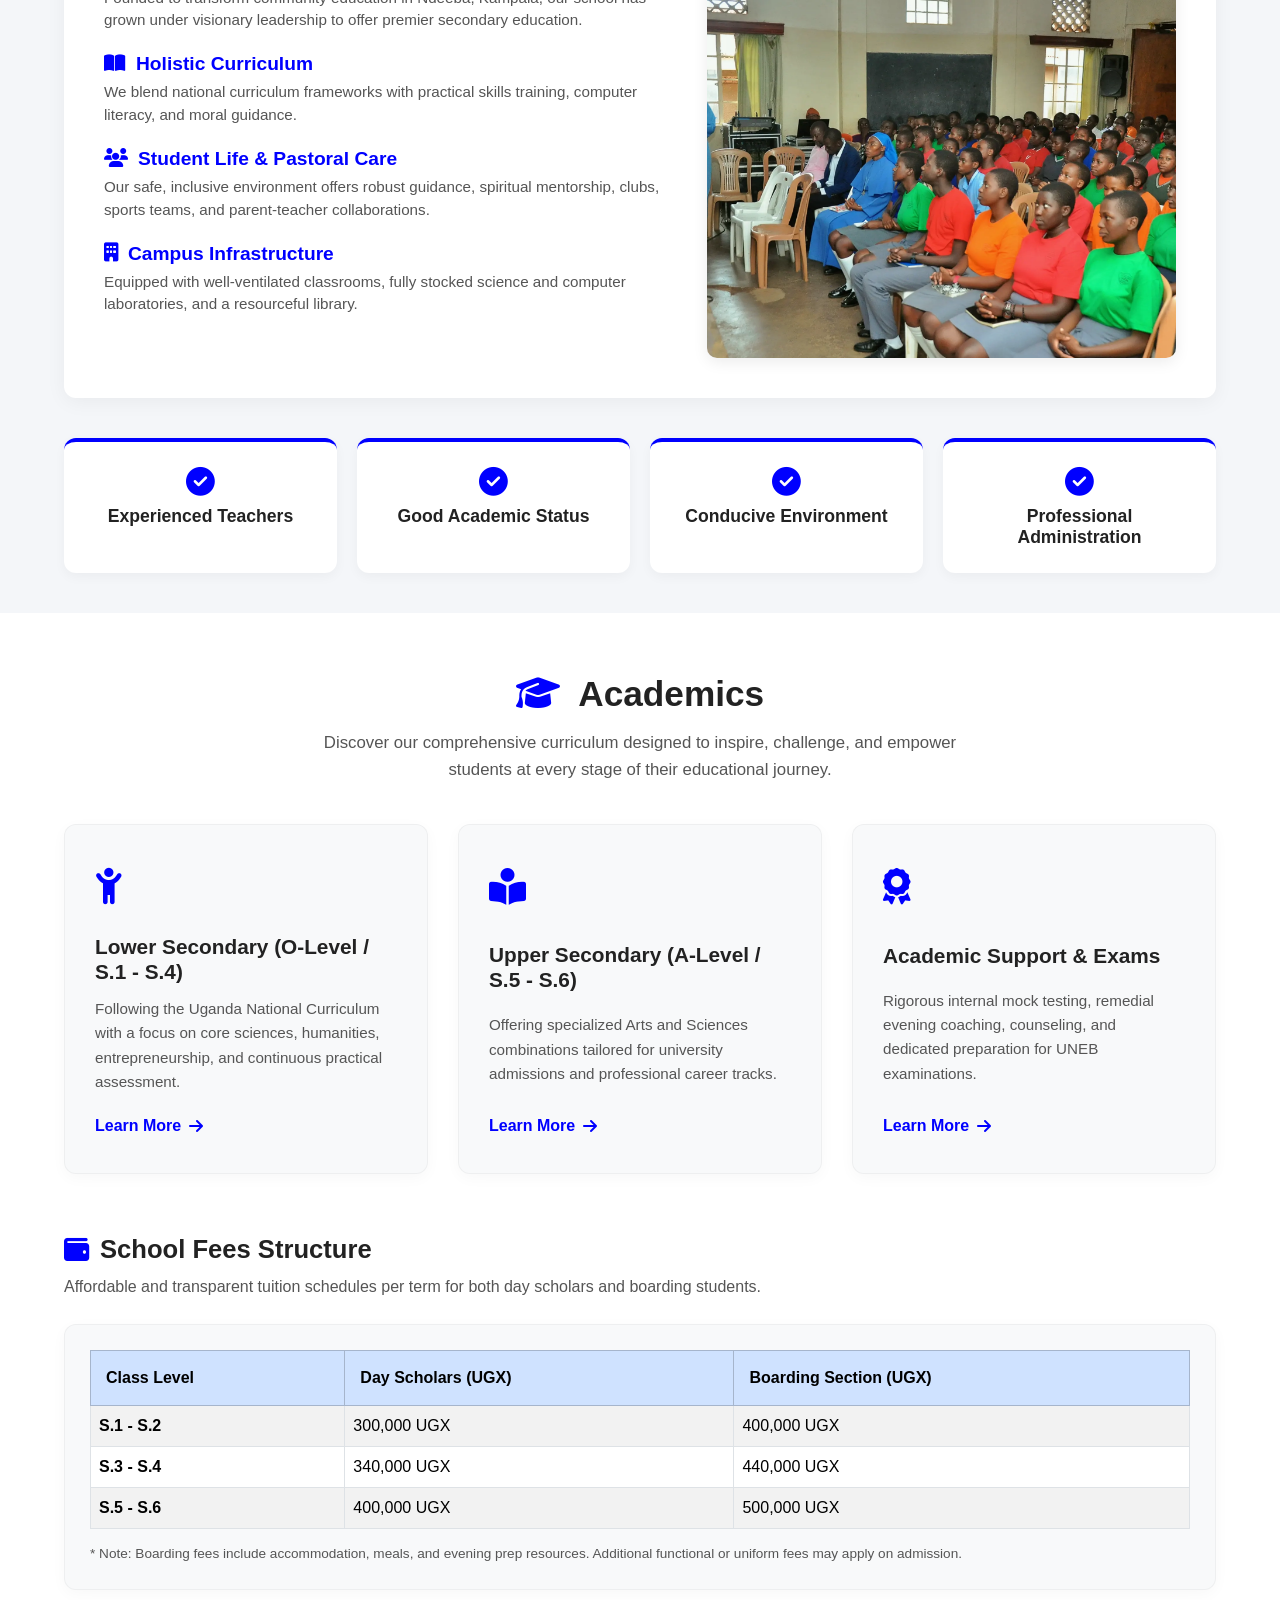
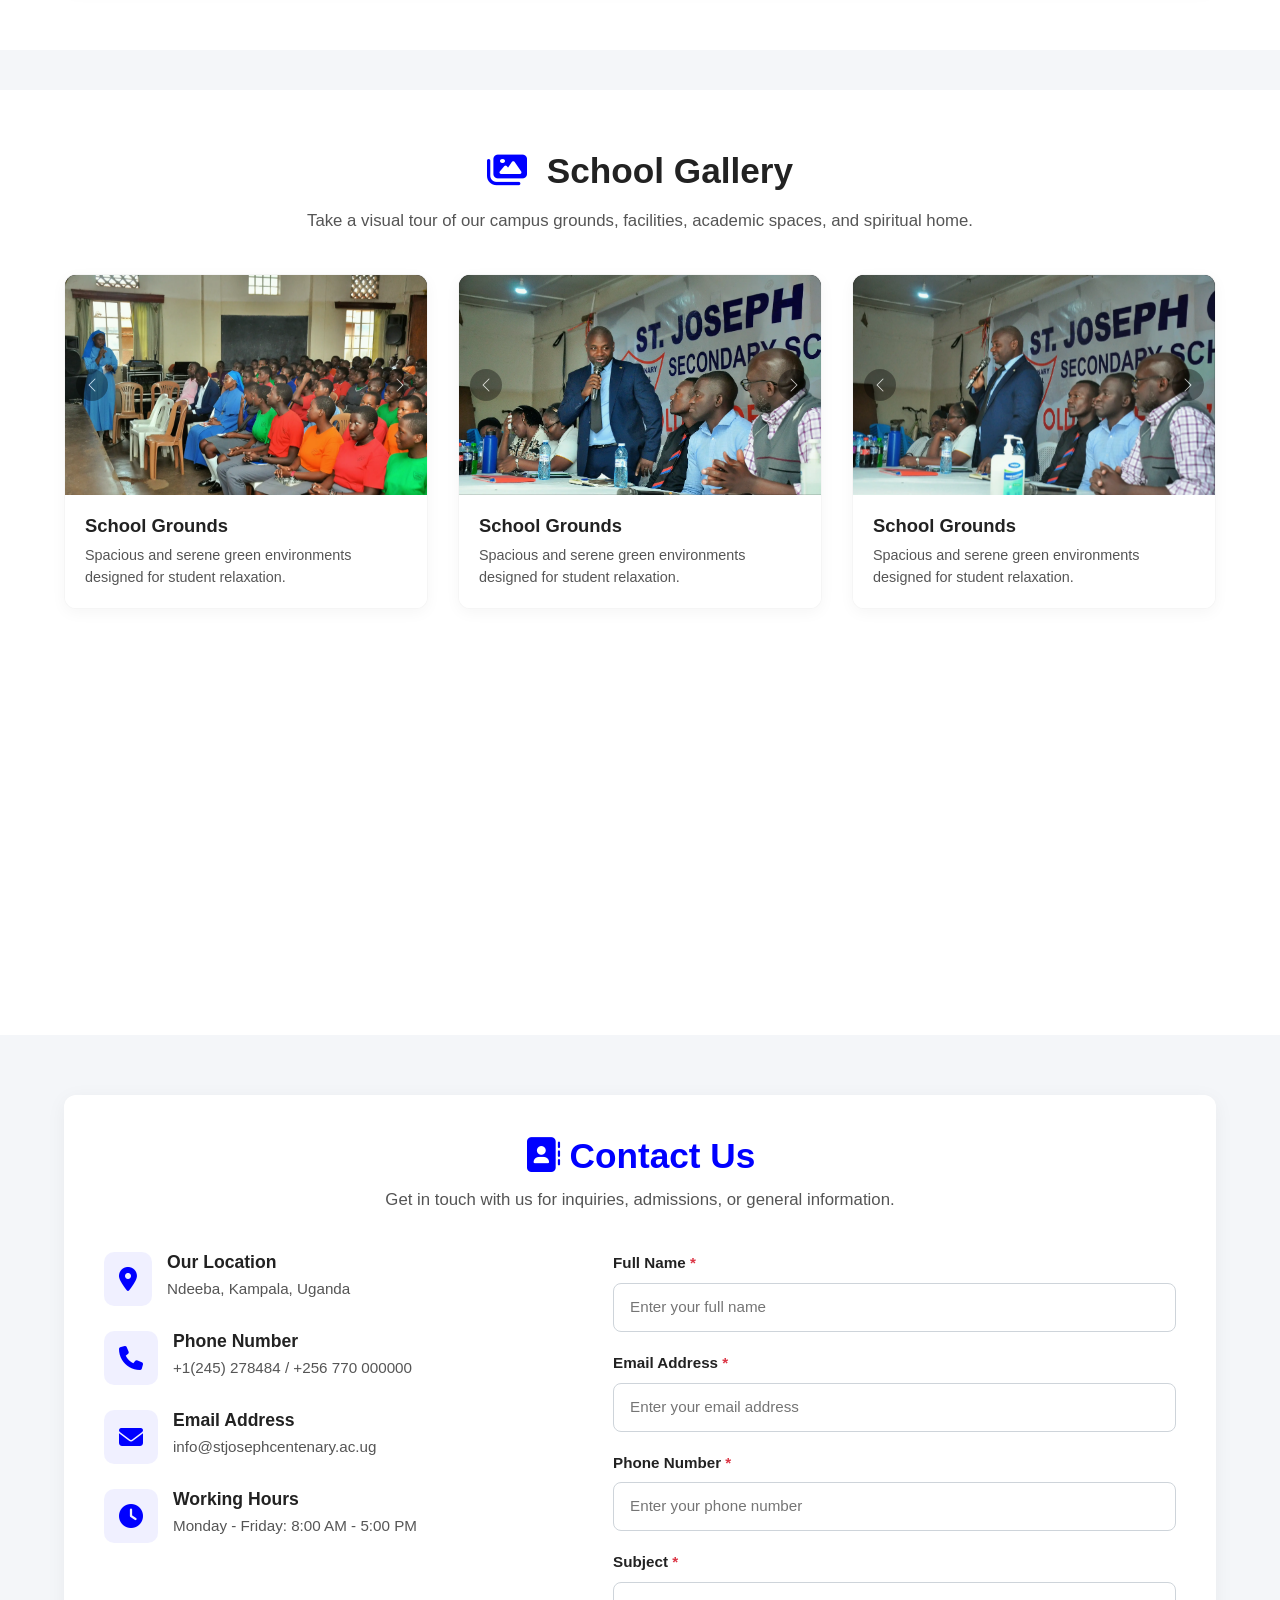
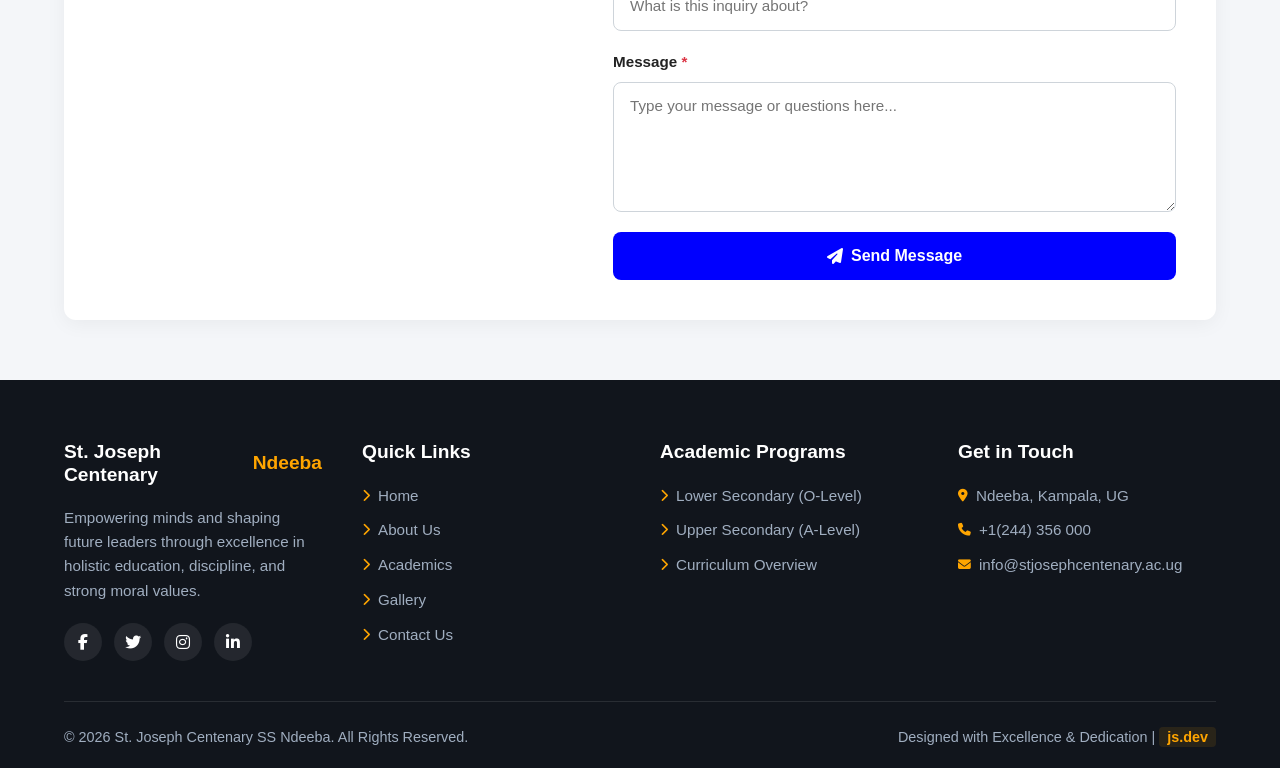
==== commit 5a61ab10: "updated javascript" ====
--- a/index.html
+++ b/index.html
@@ -376,10 +376,10 @@
         <div class="gallery-card">
           <div id="carousel6" class="carousel slide gallery-slider" data-bs-ride="carousel">
             <div class="carousel-inner">
-              <div class="carousel-item active" onclick="openLightbox('images/6.png', 'School Grounds', 'Spacious and serene green environments designed for student relaxation.')">
-                <img src="images/6.png" class="d-block w-100" alt="Gallery Image 1">
-              </div>
-              <div class="carousel-item" onclick="openLightbox('images/2.png', 'School Grounds', 'Spacious and serene green environments designed for student relaxation.')">
+              <div class="carousel-item active" onclick="openLightbox('images/3.png', 'Co-curricular Activities', 'Spacious and serene green environments designed for student relaxation.')">
+                <img src="images/3.png" class="d-block w-100" alt="Gallery Image 1">
+              </div>
+              <div class="carousel-item" onclick="openLightbox('images/2.png', 'Co-curricular Activities', 'Spacious and serene green environments designed for student relaxation.')">
                 <img src="images/2.png" class="d-block w-100" alt="Gallery Image 2">
               </div>
             </div>
@@ -393,7 +393,7 @@
             </button>
           </div>
           <div class="gallery-caption">
-            <h4>School Grounds</h4>
+            <h4>Co-curricular Activities</h4>
             <p>Spacious and serene green environments designed for student relaxation.</p>
           </div>
         </div>
@@ -410,6 +410,7 @@
       <h4 id="lightboxCaption"></h4>
     </div>
   </div>
+
 
   <!-- Contact Us Section -->
   <section class="contact-wrapper" id="contact">
